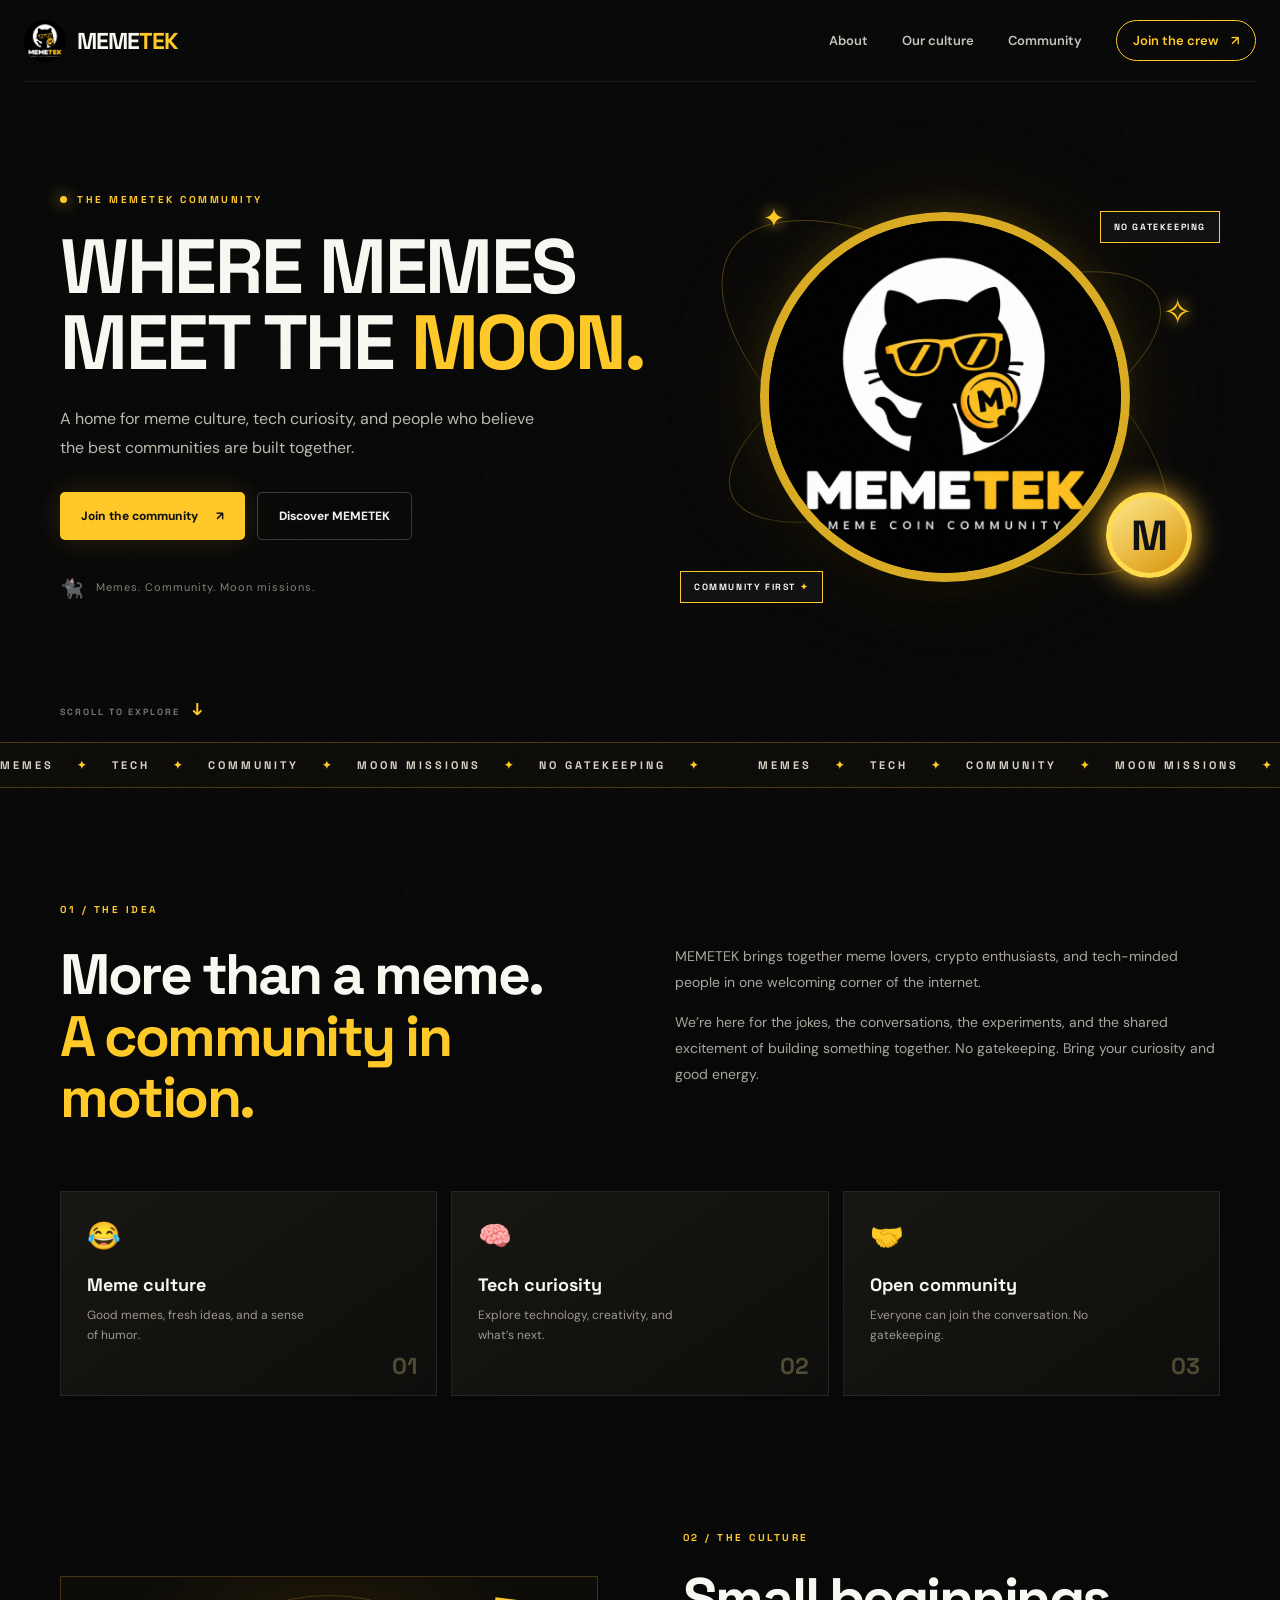
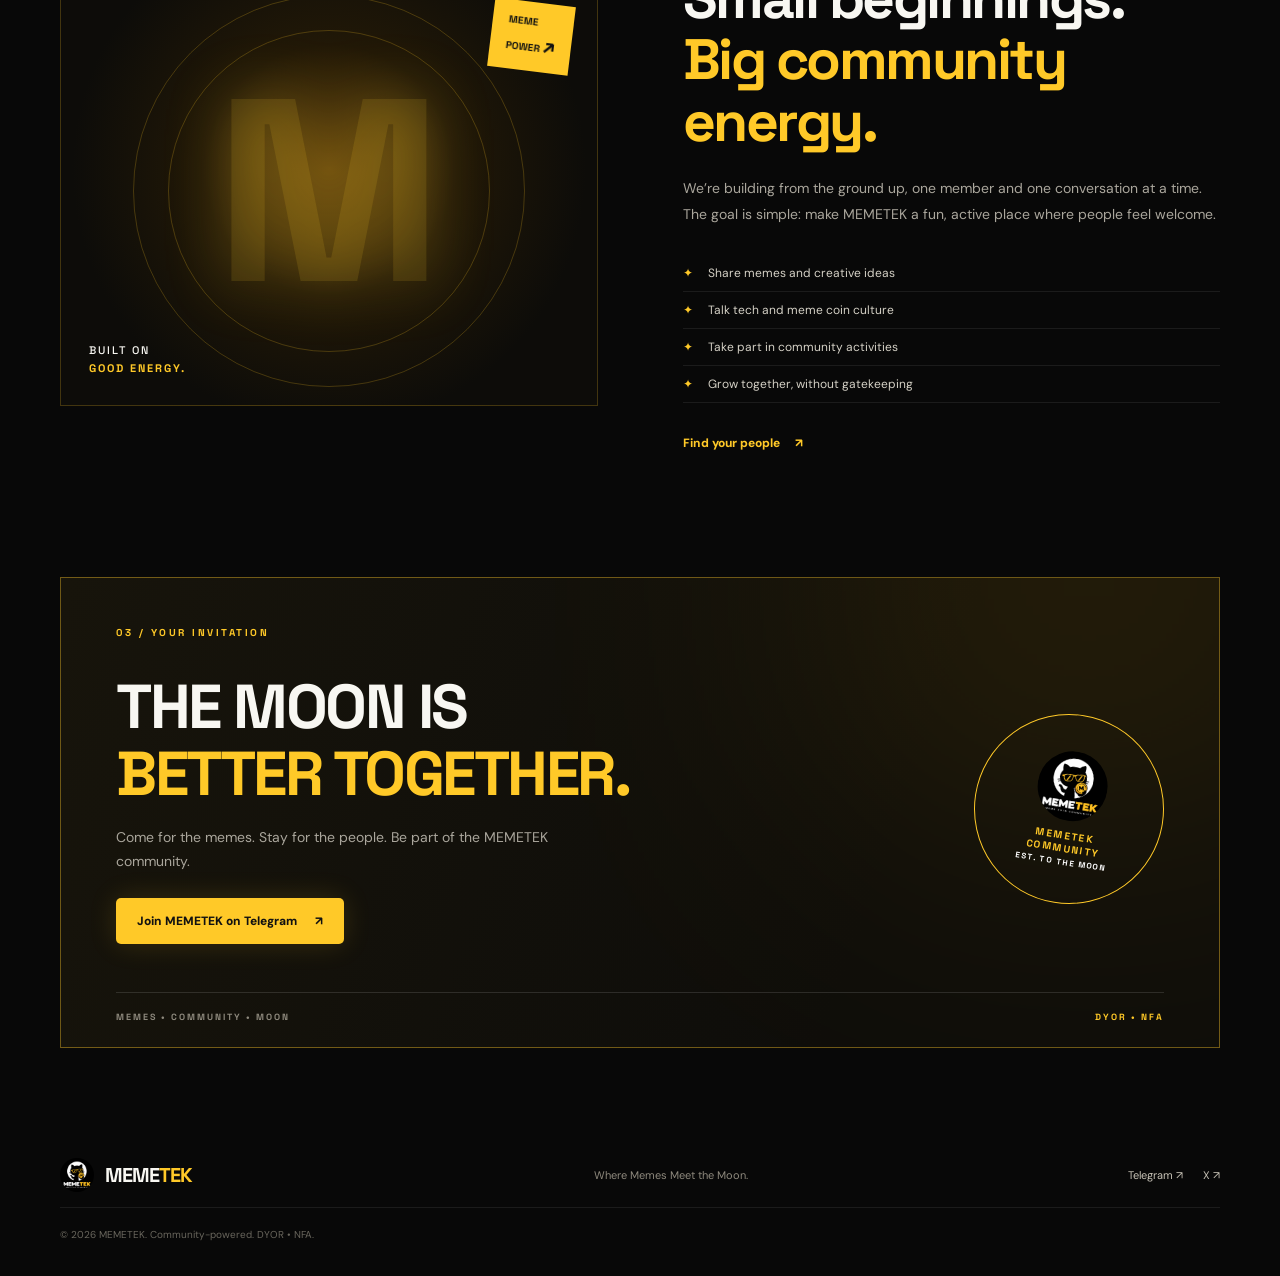
==== index.html @ 2d943773 "Initial commit: memetek website" ====
<!doctype html>
<html lang="en">
<head>
  <meta charset="utf-8">
  <meta name="viewport" content="width=device-width, initial-scale=1">
  <meta name="theme-color" content="#080808">
  <meta name="description" content="MEMETEK — Where Memes Meet the Moon. A meme coin and tech community built around memes, ideas, and community energy.">
  <title>MEMETEK — Where Memes Meet the Moon</title>
  <link rel="preconnect" href="https://fonts.googleapis.com">
  <link rel="preconnect" href="https://fonts.gstatic.com" crossorigin>
  <link href="https://fonts.googleapis.com/css2?family=DM+Sans:wght@400;500;600;700;800&family=Space+Grotesk:wght@400;500;600;700&display=swap" rel="stylesheet">
  <link rel="stylesheet" href="style.css">
</head>
<body>
  <div class="noise"></div>
  <header class="site-header">
    <a class="brand" href="#home" aria-label="MEMETEK home">
      <img src="assets/memetek-logo.png" alt="MEMETEK cat logo">
      <span>MEME<span>TEK</span></span>
    </a>
    <button class="menu-toggle" id="menuToggle" aria-label="Open navigation" aria-expanded="false">☰</button>
    <nav id="mainNav">
      <a href="#about">About</a>
      <a href="#culture">Our culture</a>
      <a href="#community">Community</a>
      <a class="nav-cta" href="#community">Join the crew <span>↗</span></a>
    </nav>
  </header>

  <main>
    <section class="hero section-wrap" id="home">
      <div class="hero-copy">
        <div class="eyebrow"><span class="pulse"></span> THE MEMETEK COMMUNITY</div>
        <h1>WHERE MEMES<br>MEET THE <em>MOON.</em></h1>
        <p class="hero-lead">A home for meme culture, tech curiosity, and people who believe the best communities are built together.</p>
        <div class="hero-actions">
          <a class="button button-primary" href="#community">Join the community <span>↗</span></a>
          <a class="button button-ghost" href="#about">Discover MEMETEK</a>
        </div>
        <div class="hero-note"><span>🐈‍⬛</span> Memes. Community. Moon missions.</div>
      </div>
      <div class="hero-art" aria-label="MEMETEK cat mascot artwork">
        <div class="orbit orbit-one"></div><div class="orbit orbit-two"></div>
        <div class="moon"></div>
        <div class="spark spark-a">✦</div><div class="spark spark-b">✧</div><div class="spark spark-c">✦</div>
        <div class="coin"><span>M</span></div>
        <img class="mascot" src="assets/memetek-logo.png" alt="MEMETEK mascot">
        <div class="art-label label-top">NO GATEKEEPING</div>
        <div class="art-label label-bottom">COMMUNITY FIRST <b>✦</b></div>
      </div>
      <div class="scroll-cue">SCROLL TO EXPLORE <span>↓</span></div>
    </section>

    <section class="ticker" aria-label="MEMETEK community values">
      <div class="ticker-track">
        <span>MEMES <b>✦</b> TECH <b>✦</b> COMMUNITY <b>✦</b> MOON MISSIONS <b>✦</b> NO GATEKEEPING <b>✦</b></span>
        <span aria-hidden="true">MEMES <b>✦</b> TECH <b>✦</b> COMMUNITY <b>✦</b> MOON MISSIONS <b>✦</b> NO GATEKEEPING <b>✦</b></span>
      </div>
    </section>

    <section class="about section-wrap" id="about">
      <div class="section-kicker">01 / THE IDEA</div>
      <div class="about-grid">
        <div>
          <h2>More than a meme.<br><em>A community in motion.</em></h2>
        </div>
        <div class="about-text">
          <p>MEMETEK brings together meme lovers, crypto enthusiasts, and tech-minded people in one welcoming corner of the internet.</p>
          <p>We’re here for the jokes, the conversations, the experiments, and the shared excitement of building something together. No gatekeeping. Bring your curiosity and good energy.</p>
        </div>
      </div>
      <div class="principles">
        <article class="principle-card"><div class="card-icon">😂</div><h3>Meme culture</h3><p>Good memes, fresh ideas, and a sense of humor.</p><span>01</span></article>
        <article class="principle-card"><div class="card-icon">🧠</div><h3>Tech curiosity</h3><p>Explore technology, creativity, and what’s next.</p><span>02</span></article>
        <article class="principle-card"><div class="card-icon">🤝</div><h3>Open community</h3><p>Everyone can join the conversation. No gatekeeping.</p><span>03</span></article>
      </div>
    </section>

    <section class="culture section-wrap" id="culture">
      <div class="culture-visual">
        <div class="big-m">M</div><div class="visual-caption">BUILT ON<br><strong>GOOD ENERGY.</strong></div>
        <div class="floating-tag">MEME<br>POWER <span>↗</span></div>
      </div>
      <div class="culture-copy">
        <div class="section-kicker">02 / THE CULTURE</div>
        <h2>Small beginnings.<br><em>Big community energy.</em></h2>
        <p>We’re building from the ground up, one member and one conversation at a time. The goal is simple: make MEMETEK a fun, active place where people feel welcome.</p>
        <ul class="check-list">
          <li><span>✦</span> Share memes and creative ideas</li>
          <li><span>✦</span> Talk tech and meme coin culture</li>
          <li><span>✦</span> Take part in community activities</li>
          <li><span>✦</span> Grow together, without gatekeeping</li>
        </ul>
        <a class="text-link" href="#community">Find your people <span>↗</span></a>
      </div>
    </section>

    <section class="community section-wrap" id="community">
      <div class="community-panel">
        <div class="community-glow"></div>
        <div class="section-kicker">03 / YOUR INVITATION</div>
        <div class="community-content">
          <div>
            <h2>THE MOON IS<br><em>BETTER TOGETHER.</em></h2>
            <p>Come for the memes. Stay for the people. Be part of the MEMETEK community.</p>
            <a class="button button-primary" id="joinButton" href="https://t.me/+xaxYFid1vyxkZDk9" target="_blank" rel="noopener noreferrer">Join MEMETEK on Telegram <span>↗</span></a>
          </div>
          <div class="community-stamp"><img src="assets/memetek-logo.png" alt=""><span>MEMETEK<br>COMMUNITY<br><b>EST. TO THE MOON</b></span></div>
        </div>
        <div class="community-bottom"><span>MEMES • COMMUNITY • MOON</span><span>DYOR • NFA</span></div>
      </div>
    </section>
  </main>

  <footer class="footer section-wrap">
    <a class="brand footer-brand" href="#home"><img src="assets/memetek-logo.png" alt=""><span>MEME<span>TEK</span></span></a>
    <p>Where Memes Meet the Moon.</p>
    <div class="footer-links">
      <a href="https://t.me/+xaxYFid1vyxkZDk9" target="_blank" rel="noopener noreferrer">Telegram ↗</a>
      <a href="https://x.com/" target="_blank" rel="noopener noreferrer">X ↗</a>
    </div>
    <small>© <span id="year"></span> MEMETEK. Community-powered. DYOR • NFA.</small>
  </footer>
  <script src="script.js"></script>
</body>
</html>
---- style.css ----
:root{
  --bg:#080808;--panel:#11110f;--panel2:#171611;--yellow:#ffc928;--yellow2:#ffe17a;
  --white:#f8f7f2;--muted:#aaa79d;--line:rgba(255,201,40,.25);--font:'DM Sans',sans-serif;--display:'Space Grotesk',sans-serif
}
*{box-sizing:border-box}html{scroll-behavior:smooth;scroll-padding-top:90px}body{margin:0;background:var(--bg);color:var(--white);font-family:var(--font);overflow-x:hidden}
body:before{content:"";position:fixed;inset:0;pointer-events:none;opacity:.22;background-image:radial-gradient(#fff 0.55px,transparent .55px);background-size:34px 34px;z-index:-1}
.noise{position:fixed;inset:0;pointer-events:none;opacity:.035;z-index:5;background-image:url("data:image/svg+xml,%3Csvg viewBox='0 0 180 180' xmlns='http://www.w3.org/2000/svg'%3E%3Cfilter id='n'%3E%3CfeTurbulence type='fractalNoise' baseFrequency='.8' numOctaves='3' stitchTiles='stitch'/%3E%3C/filter%3E%3Crect width='100%25' height='100%25' filter='url(%23n)' opacity='.5'/%3E%3C/svg%3E")}
a{color:inherit;text-decoration:none}.section-wrap{width:min(1160px,calc(100% - 48px));margin-inline:auto}
.site-header{height:82px;display:flex;align-items:center;justify-content:space-between;width:min(1280px,calc(100% - 48px));margin:auto;border-bottom:1px solid rgba(255,255,255,.08);position:relative;z-index:10}
.brand{display:flex;align-items:center;gap:11px;font:700 23px var(--display);letter-spacing:-1px}.brand img{width:42px;height:42px;object-fit:contain;border-radius:50%}.brand>span>span{color:var(--yellow)}
nav{display:flex;align-items:center;gap:34px;color:#c6c3b9;font-size:13px;font-weight:600}nav a{transition:color .2s}nav a:hover,.footer-links a:hover{color:var(--yellow)}.nav-cta{border:1px solid var(--yellow);padding:11px 16px;border-radius:99px;color:var(--yellow)}.nav-cta span{margin-left:9px}.menu-toggle{display:none;background:none;color:var(--yellow);border:0;font-size:26px}
.hero{min-height:660px;display:grid;grid-template-columns:1.05fr .95fr;align-items:center;position:relative;padding-top:45px;padding-bottom:75px}
.eyebrow,.section-kicker{font:700 10px var(--display);letter-spacing:2.5px;color:var(--yellow)}.eyebrow{display:flex;align-items:center;gap:10px;margin-bottom:23px}.pulse{width:7px;height:7px;border-radius:50%;background:var(--yellow);box-shadow:0 0 15px var(--yellow)}
h1,h2,h3,p{margin-top:0}h1,h2{font-family:var(--display);letter-spacing:-2.5px}h1{font-size:clamp(48px,6vw,79px);line-height:.98;margin-bottom:25px}h1 em,h2 em{font-style:normal;color:var(--yellow)}.hero-lead{max-width:490px;color:#bcb9af;font-size:16px;line-height:1.8;margin-bottom:29px}
.hero-actions{display:flex;gap:12px;flex-wrap:wrap}.button{display:inline-flex;align-items:center;justify-content:center;gap:18px;padding:15px 21px;border-radius:5px;font-size:12px;font-weight:800;transition:transform .2s,box-shadow .2s}.button:hover{transform:translateY(-3px)}.button-primary{background:var(--yellow);color:#111;box-shadow:0 0 28px rgba(255,201,40,.15)}.button-primary:hover{box-shadow:0 0 34px rgba(255,201,40,.35)}.button-ghost{border:1px solid rgba(255,255,255,.2);color:#eee}.hero-note{margin-top:36px;color:#858177;font-size:11px;letter-spacing:1px}.hero-note span{font-size:19px;vertical-align:middle;margin-right:7px}
.hero-art{height:490px;position:relative;display:grid;place-items:center}.moon{width:340px;height:340px;border-radius:50%;background:radial-gradient(circle at 35% 30%,#fff0b0 0,#ffd75b 22%,#c88912 56%,#4e3107 78%,#0b0905 100%);box-shadow:0 0 45px rgba(255,201,40,.35),0 0 130px rgba(255,201,40,.13);position:absolute}.moon:after{content:"";position:absolute;inset:0;border-radius:50%;background:radial-gradient(circle at 25% 55%,rgba(111,68,0,.25) 0 4%,transparent 4.5%),radial-gradient(circle at 66% 28%,rgba(111,68,0,.2) 0 7%,transparent 7.5%),radial-gradient(circle at 70% 70%,rgba(111,68,0,.22) 0 5%,transparent 5.5%)}
.mascot{position:relative;z-index:2;width:min(370px,82%);height:370px;object-fit:contain;filter:drop-shadow(0 18px 24px rgba(0,0,0,.75));mix-blend-mode:normal;border-radius:50%;border:9px solid rgba(255,201,40,.85);background:#050505}
.orbit{position:absolute;border:1px solid rgba(255,201,40,.28);border-radius:50%;transform:rotate(-25deg)}.orbit-one{width:470px;height:170px}.orbit-two{width:520px;height:235px;transform:rotate(35deg)}.coin{position:absolute;z-index:3;right:5%;bottom:13%;width:86px;height:86px;border-radius:50%;background:linear-gradient(145deg,#ffe98a,#d89408);border:5px solid #ffdb4d;box-shadow:0 0 30px #ffbd2e;display:grid;place-items:center;color:#111;font:700 42px var(--display)}.art-label{position:absolute;z-index:4;border:1px solid var(--yellow);background:#111;padding:9px 13px;font:700 9px var(--display);letter-spacing:1.6px}.label-top{top:12%;right:0}.label-bottom{bottom:8%;left:2%}.label-bottom b{color:var(--yellow)}.spark{position:absolute;color:var(--yellow);text-shadow:0 0 15px var(--yellow)}.spark-a{top:10%;left:17%;font-size:26px}.spark-b{top:28%;right:5%;font-size:35px}.spark-c{bottom:17%;right:13%;font-size:22px}.scroll-cue{position:absolute;bottom:22px;left:0;font:700 9px var(--display);letter-spacing:2px;color:#79756b}.scroll-cue span{color:var(--yellow);font-size:17px;margin-left:8px}
.ticker{overflow:hidden;border-block:1px solid var(--line);background:#0d0c09;padding:15px 0;white-space:nowrap}.ticker-track{display:flex;width:max-content;animation:marquee 27s linear infinite}.ticker-track span{font:700 11px var(--display);letter-spacing:3px;color:#d6d2c6;padding-right:40px}.ticker-track b{color:var(--yellow);padding:0 17px}@keyframes marquee{to{transform:translateX(-50%)}}
.about{padding-top:115px;padding-bottom:120px}.about-grid{display:grid;grid-template-columns:1fr 1fr;gap:70px;margin-top:28px;align-items:start}h2{font-size:clamp(36px,4.5vw,57px);line-height:1.08;margin-bottom:0}.about-text{color:#aaa69c;line-height:1.85;font-size:14px}.about-text p:last-child{margin-bottom:0}
.principles{display:grid;grid-template-columns:repeat(3,1fr);gap:14px;margin-top:62px}.principle-card{min-height:205px;background:linear-gradient(145deg,#171612,#0e0e0c);border:1px solid rgba(255,255,255,.08);padding:26px;position:relative;overflow:hidden;transition:border-color .2s,transform .2s}.principle-card:hover{border-color:var(--yellow);transform:translateY(-5px)}.card-icon{font-size:27px;margin-bottom:20px}.principle-card h3{font:700 18px var(--display);margin-bottom:9px}.principle-card p{font-size:12px;line-height:1.7;color:#9d998e;max-width:230px}.principle-card>span{position:absolute;right:19px;bottom:14px;color:#514a35;font:700 23px var(--display)}
.culture{display:grid;grid-template-columns:1fr 1fr;gap:85px;align-items:center;padding:15px 0 125px}.culture-visual{height:430px;background:radial-gradient(circle at 50% 45%,#5e410c 0,#211807 35%,#0d0c09 72%);border:1px solid rgba(255,201,40,.22);position:relative;overflow:hidden;display:grid;place-items:center}.culture-visual:before,.culture-visual:after{content:"";position:absolute;width:320px;height:320px;border:1px solid rgba(255,201,40,.22);border-radius:50%}.culture-visual:after{width:390px;height:390px}.big-m{font:700 260px var(--display);color:rgba(255,201,40,.12);text-shadow:0 0 65px rgba(255,201,40,.3);z-index:1}.visual-caption{position:absolute;left:28px;bottom:28px;font:500 11px var(--display);letter-spacing:2px;line-height:1.6}.visual-caption strong{color:var(--yellow)}.floating-tag{position:absolute;right:25px;top:25px;padding:12px 16px;background:var(--yellow);color:#111;font:700 10px var(--display);line-height:1.5;transform:rotate(7deg)}.floating-tag span{font-size:20px}
.culture-copy h2{margin:24px 0}.culture-copy>p{color:#aaa69c;font-size:14px;line-height:1.85}.check-list{list-style:none;padding:0;margin:27px 0 28px}.check-list li{padding:10px 0;border-bottom:1px solid rgba(255,255,255,.08);font-size:12px;color:#d4d0c5}.check-list span{color:var(--yellow);margin-right:12px}.text-link{font-size:12px;font-weight:800;color:var(--yellow)}.text-link span{margin-left:12px}
.community{padding-bottom:110px}.community-panel{position:relative;overflow:hidden;background:linear-gradient(110deg,#17140b,#0e0d0a 70%);border:1px solid rgba(255,201,40,.4);padding:48px 55px 24px}.community-glow{position:absolute;width:440px;height:440px;right:-90px;top:-230px;background:#e8a900;filter:blur(150px);opacity:.15}.community-content{display:grid;grid-template-columns:1fr auto;align-items:center;gap:30px;padding:35px 0 48px;position:relative}.community-content h2{font-size:clamp(39px,5vw,62px);margin-bottom:18px}.community-content p{color:#aaa69c;font-size:14px;line-height:1.7;max-width:440px;margin-bottom:24px}.community-stamp{width:190px;height:190px;border:1px solid var(--yellow);border-radius:50%;display:flex;flex-direction:column;align-items:center;justify-content:center;gap:8px;text-align:center;transform:rotate(9deg);color:var(--yellow);font:700 10px var(--display);letter-spacing:1.5px}.community-stamp img{width:70px;height:70px;object-fit:contain;border-radius:50%}.community-stamp b{font-size:8px;color:#fff}.community-bottom{border-top:1px solid rgba(255,255,255,.12);padding-top:18px;display:flex;justify-content:space-between;font:700 9px var(--display);letter-spacing:2px;color:#8e897d}.community-bottom span:last-child{color:var(--yellow)}
.footer{padding:0 0 35px;display:grid;grid-template-columns:1fr 1fr auto;gap:15px;align-items:center}.footer-brand{font-size:20px}.footer-brand img{width:34px;height:34px}.footer>p{margin:0;color:#8e897d;font-size:11px}.footer-links{display:flex;gap:20px;font-size:11px;color:#c7c2b6}.footer small{grid-column:1/-1;border-top:1px solid rgba(255,255,255,.08);padding-top:20px;color:#69665d;font-size:10px}
@media(max-width:850px){.hero{grid-template-columns:1fr;padding-top:75px;gap:10px}.hero-art{height:430px}.hero-copy{z-index:2}.about-grid,.culture{grid-template-columns:1fr;gap:35px}.culture{padding-bottom:90px}.culture-visual{order:2}.community-panel{padding:35px 28px 22px}.principles{gap:10px}.principle-card{padding:19px}}
@media(max-width:600px){.section-wrap{width:calc(100% - 34px)}.site-header{width:calc(100% - 34px);height:70px}.brand{font-size:20px}.brand img{width:36px;height:36px}.menu-toggle{display:block}nav{display:none;position:absolute;top:69px;left:-17px;right:-17px;background:#111;padding:22px 25px 25px;flex-direction:column;align-items:stretch;gap:20px;border-bottom:1px solid var(--line)}nav.open{display:flex}.nav-cta{text-align:center}.hero{padding-top:62px;min-height:0;padding-bottom:75px}h1{font-size:clamp(45px,13vw,66px)}.hero-lead{font-size:14px}.hero-actions{align-items:stretch;flex-direction:column;max-width:300px}.button{width:100%}.hero-art{height:350px;margin-top:5px}.moon{width:245px;height:245px}.mascot{width:275px;height:275px}.orbit-one{width:330px;height:120px}.orbit-two{width:350px;height:160px}.coin{width:66px;height:66px;font-size:32px;right:3%;bottom:10%}.art-label{font-size:7px;padding:7px 9px}.label-top{top:4%}.label-bottom{bottom:2%}.scroll-cue{bottom:15px}.about{padding-top:80px;padding-bottom:80px}.about-grid{gap:22px}.about-text{font-size:13px}.principles{grid-template-columns:1fr;margin-top:35px}.principle-card{min-height:155px}.card-icon{margin-bottom:12px}.culture{gap:30px;padding-bottom:80px}.culture-visual{height:320px}.big-m{font-size:210px}.community{padding-bottom:75px}.community-panel{padding:28px 20px 20px}.community-content{grid-template-columns:1fr;padding:28px 0 35px}.community-content h2{font-size:43px}.community-stamp{width:125px;height:125px;position:absolute;right:0;bottom:18px;opacity:.75}.community-stamp img{width:44px;height:44px}.community-stamp span{font-size:7px}.community-content>div:first-child{position:relative;z-index:1}.community-content p{max-width:270px}.community-content .button{width:auto;font-size:10px;padding:14px}.community-bottom{font-size:7px;letter-spacing:1px}.footer{grid-template-columns:1fr auto}.footer>p{grid-column:1/-1;grid-row:2}.footer-links{grid-column:2;grid-row:1}.footer small{grid-row:3}}

.reveal{opacity:0;transform:translateY(18px);transition:opacity .65s ease,transform .65s ease}
.reveal.visible{opacity:1;transform:translateY(0)}
@media(prefers-reduced-motion:reduce){html{scroll-behavior:auto}.ticker-track{animation:none}.reveal{opacity:1;transform:none;transition:none}*{transition-duration:.01ms!important}}
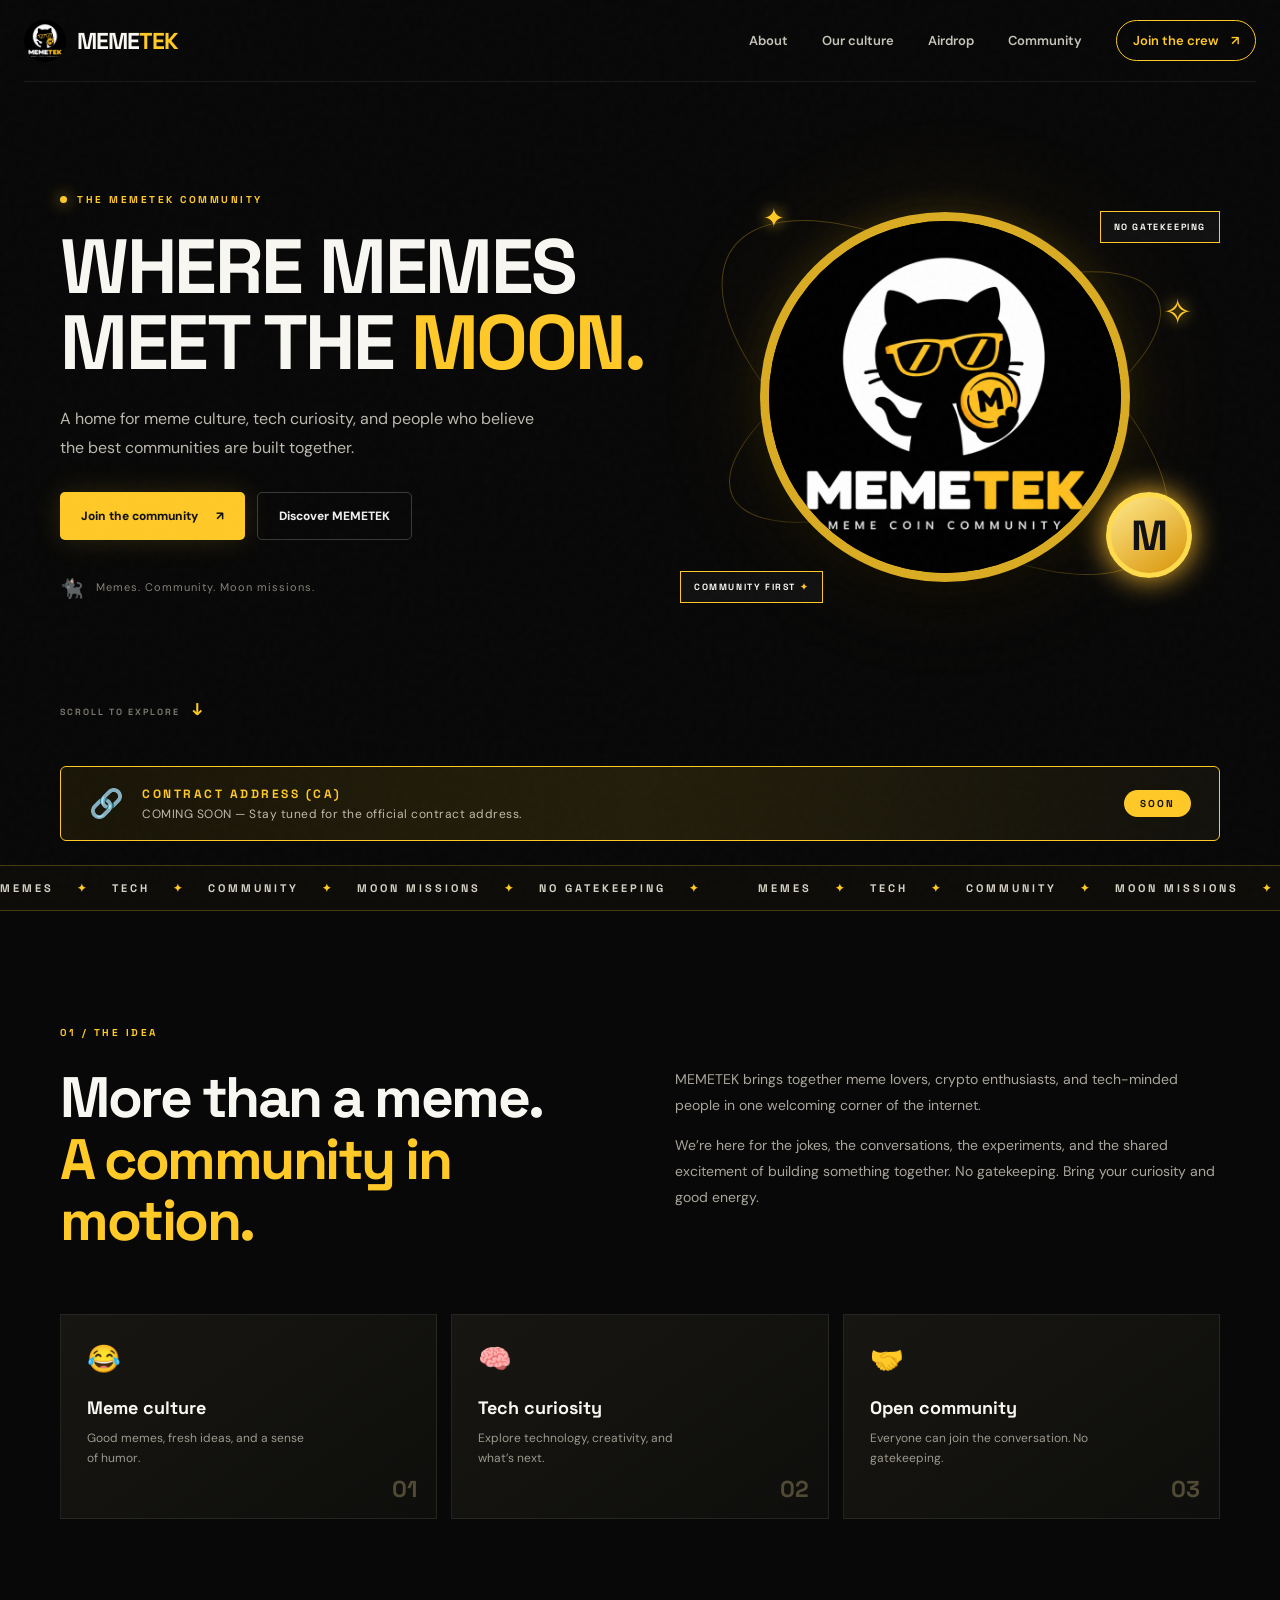
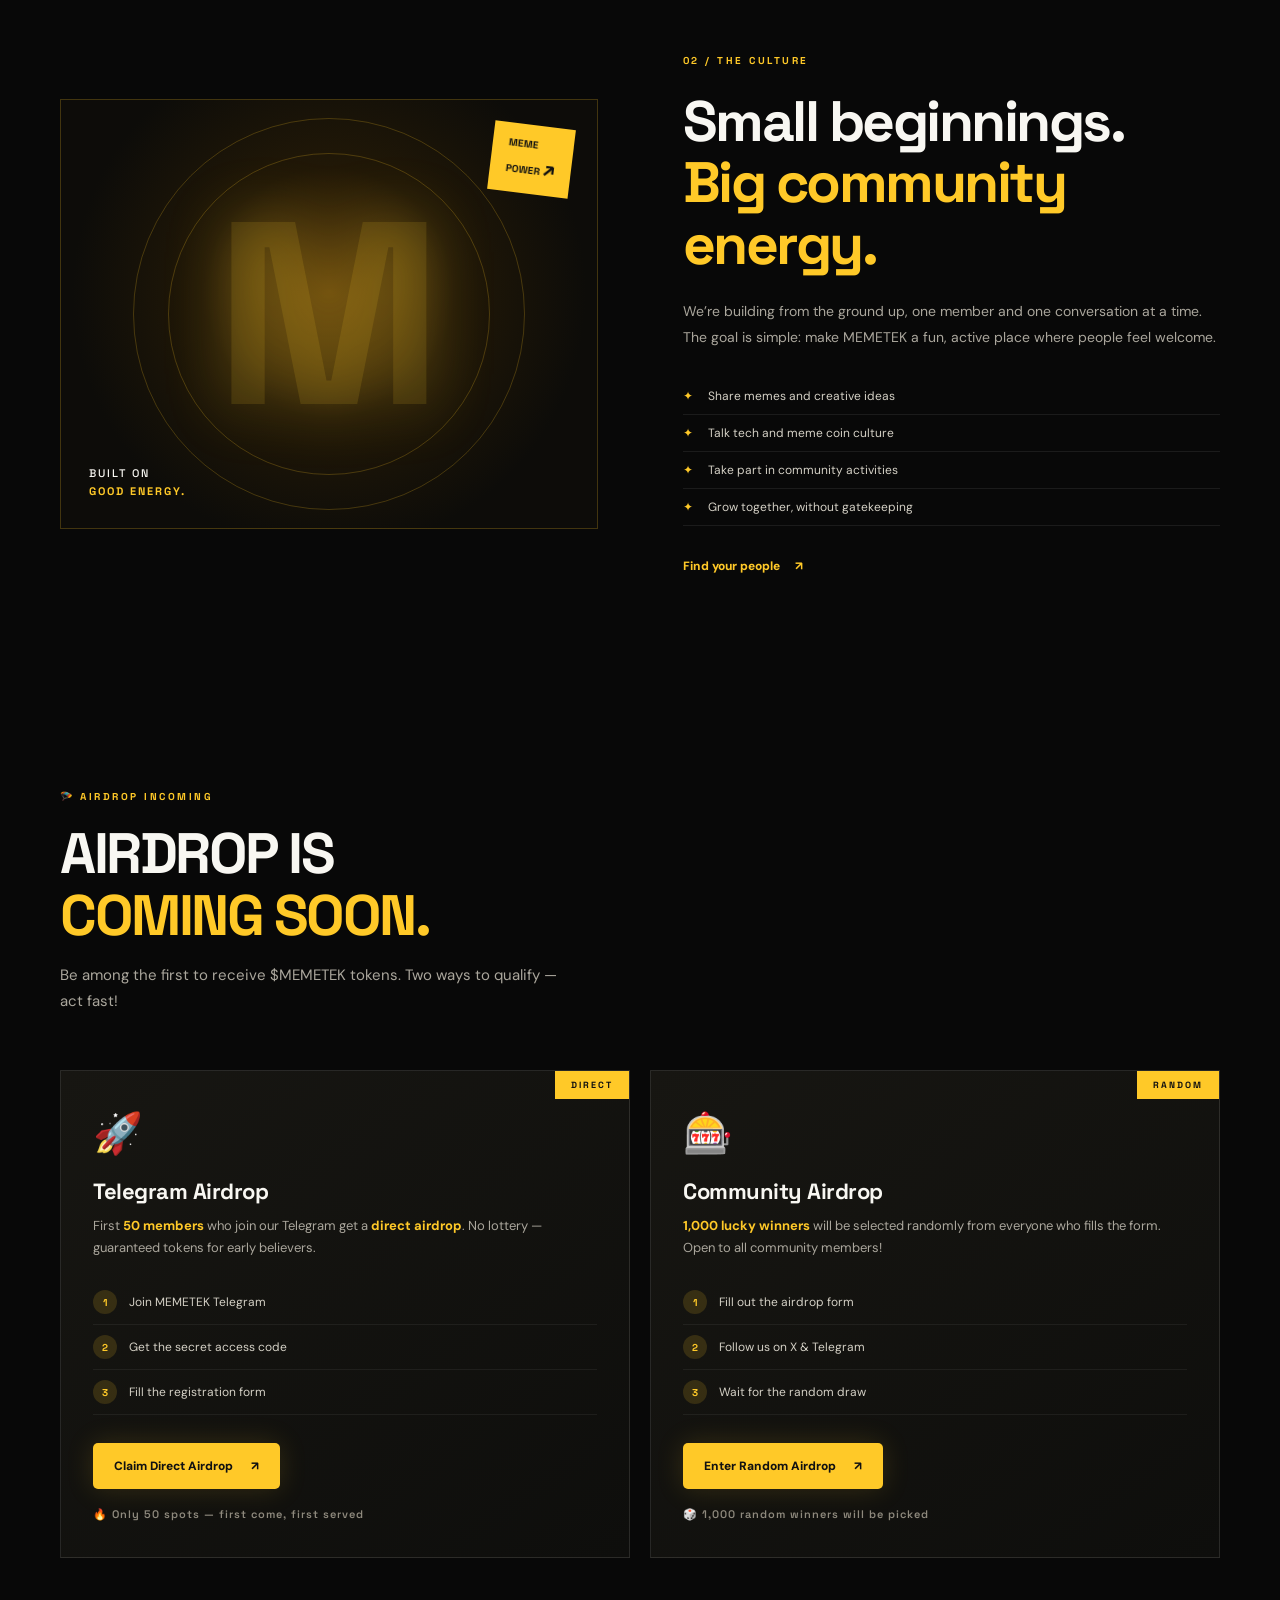
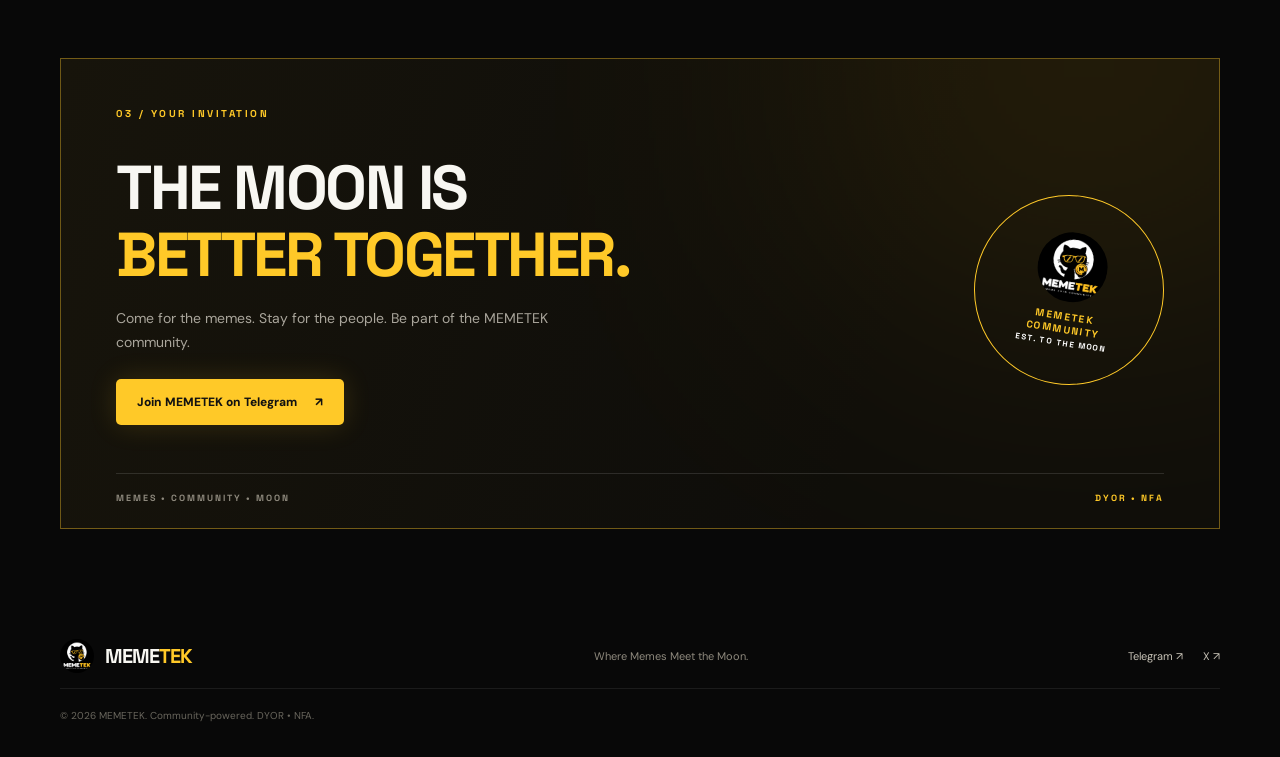
==== commit 67157037: "feat: add airdrop pages, CA banner, and Supabase integration" ====
--- a/index.html
+++ b/index.html
@@ -22,6 +22,7 @@
     <nav id="mainNav">
       <a href="#about">About</a>
       <a href="#culture">Our culture</a>
+      <a href="#airdrop">Airdrop</a>
       <a href="#community">Community</a>
       <a class="nav-cta" href="#community">Join the crew <span>↗</span></a>
     </nav>
@@ -49,6 +50,18 @@
         <div class="art-label label-bottom">COMMUNITY FIRST <b>✦</b></div>
       </div>
       <div class="scroll-cue">SCROLL TO EXPLORE <span>↓</span></div>
+    </section>
+
+    <!-- CA Coming Soon Banner -->
+    <section class="ca-banner" id="ca">
+      <div class="ca-banner-inner">
+        <div class="ca-icon">🔗</div>
+        <div class="ca-text">
+          <h3>CONTRACT ADDRESS (CA)</h3>
+          <p>COMING SOON — Stay tuned for the official contract address.</p>
+        </div>
+        <div class="ca-badge">SOON</div>
+      </div>
     </section>
 
     <section class="ticker" aria-label="MEMETEK community values">
@@ -95,6 +108,43 @@
       </div>
     </section>
 
+    <!-- Airdrop Section -->
+    <section class="airdrop section-wrap" id="airdrop">
+      <div class="section-kicker">🪂 AIRDROP INCOMING</div>
+      <div class="airdrop-header">
+        <h2>AIRDROP IS<br><em>COMING SOON.</em></h2>
+        <p class="airdrop-sub">Be among the first to receive $MEMETEK tokens. Two ways to qualify — act fast!</p>
+      </div>
+      <div class="airdrop-grid">
+        <article class="airdrop-card airdrop-telegram">
+          <div class="airdrop-card-badge">DIRECT</div>
+          <div class="airdrop-card-icon">🚀</div>
+          <h3>Telegram Airdrop</h3>
+          <p>First <strong>50 members</strong> who join our Telegram get a <strong>direct airdrop</strong>. No lottery — guaranteed tokens for early believers.</p>
+          <ul class="airdrop-steps">
+            <li><span>1</span> Join MEMETEK Telegram</li>
+            <li><span>2</span> Get the secret access code</li>
+            <li><span>3</span> Fill the registration form</li>
+          </ul>
+          <a class="button button-primary" href="airdrop-telegram.html">Claim Direct Airdrop <span>↗</span></a>
+          <div class="airdrop-spots">🔥 Only 50 spots — first come, first served</div>
+        </article>
+        <article class="airdrop-card airdrop-random">
+          <div class="airdrop-card-badge">RANDOM</div>
+          <div class="airdrop-card-icon">🎰</div>
+          <h3>Community Airdrop</h3>
+          <p><strong>1,000 lucky winners</strong> will be selected randomly from everyone who fills the form. Open to all community members!</p>
+          <ul class="airdrop-steps">
+            <li><span>1</span> Fill out the airdrop form</li>
+            <li><span>2</span> Follow us on X & Telegram</li>
+            <li><span>3</span> Wait for the random draw</li>
+          </ul>
+          <a class="button button-primary" href="airdrop-random.html">Enter Random Airdrop <span>↗</span></a>
+          <div class="airdrop-spots">🎲 1,000 random winners will be picked</div>
+        </article>
+      </div>
+    </section>
+
     <section class="community section-wrap" id="community">
       <div class="community-panel">
         <div class="community-glow"></div>
--- a/style.css
+++ b/style.css
@@ -28,4 +28,77 @@
 
 .reveal{opacity:0;transform:translateY(18px);transition:opacity .65s ease,transform .65s ease}
 .reveal.visible{opacity:1;transform:translateY(0)}
+
+/* ── CA COMING SOON BANNER ── */
+.ca-banner{padding:0 24px;margin-bottom:0}
+.ca-banner-inner{max-width:1160px;margin:24px auto;display:flex;align-items:center;gap:18px;padding:18px 28px;background:linear-gradient(110deg,#1a1608,#13120c);border:1px solid var(--yellow);border-radius:6px;position:relative;overflow:hidden;animation:ca-pulse 3s ease-in-out infinite}
+.ca-banner-inner::before{content:"";position:absolute;inset:0;background:linear-gradient(90deg,transparent,rgba(255,201,40,.06),transparent);animation:ca-shine 4s ease-in-out infinite}
+@keyframes ca-pulse{0%,100%{box-shadow:0 0 15px rgba(255,201,40,.15)}50%{box-shadow:0 0 35px rgba(255,201,40,.3)}}
+@keyframes ca-shine{0%{transform:translateX(-100%)}100%{transform:translateX(100%)}}
+.ca-icon{font-size:28px;flex-shrink:0}
+.ca-text h3{font:700 12px var(--display);letter-spacing:2.5px;color:var(--yellow);margin:0 0 4px}
+.ca-text p{font-size:12px;color:#bcb9af;margin:0;letter-spacing:.5px}
+.ca-badge{flex-shrink:0;margin-left:auto;background:var(--yellow);color:#111;font:800 10px var(--display);letter-spacing:2px;padding:7px 16px;border-radius:99px;animation:badge-blink 2s ease-in-out infinite}
+@keyframes badge-blink{0%,100%{opacity:1}50%{opacity:.6}}
+
+/* ── AIRDROP SECTION ── */
+.airdrop{padding:90px 0 100px}
+.airdrop-header{margin-top:20px;margin-bottom:55px}
+.airdrop-header h2{margin-bottom:16px}
+.airdrop-sub{color:#aaa69c;font-size:15px;line-height:1.75;max-width:520px}
+.airdrop-grid{display:grid;grid-template-columns:1fr 1fr;gap:20px}
+.airdrop-card{background:linear-gradient(145deg,#171612,#0e0e0c);border:1px solid rgba(255,255,255,.1);padding:36px 32px;position:relative;overflow:hidden;transition:border-color .3s,transform .3s}
+.airdrop-card:hover{border-color:var(--yellow);transform:translateY(-5px)}
+.airdrop-card-badge{position:absolute;top:0;right:0;background:var(--yellow);color:#111;font:800 9px var(--display);letter-spacing:2px;padding:8px 16px}
+.airdrop-card-icon{font-size:40px;margin-bottom:18px}
+.airdrop-card h3{font:700 22px var(--display);margin-bottom:10px;letter-spacing:-.5px}
+.airdrop-card>p{color:#aaa69c;font-size:13px;line-height:1.75;margin-bottom:20px}
+.airdrop-card strong{color:var(--yellow)}
+.airdrop-steps{list-style:none;padding:0;margin:0 0 28px}
+.airdrop-steps li{display:flex;align-items:center;gap:12px;padding:10px 0;border-bottom:1px solid rgba(255,255,255,.06);font-size:12px;color:#d4d0c5}
+.airdrop-steps span{width:24px;height:24px;border-radius:50%;background:rgba(255,201,40,.15);color:var(--yellow);display:grid;place-items:center;font:700 10px var(--display);flex-shrink:0}
+.airdrop-spots{margin-top:18px;font:600 11px var(--display);letter-spacing:1px;color:#8e897d}
+
+/* ── FORM PAGES ── */
+.form-page{padding:50px 0 100px}
+.form-page-header{margin-bottom:50px}
+.form-page-header h1{margin-bottom:18px}
+.form-page-lead{color:#aaa69c;font-size:15px;line-height:1.75;max-width:560px}
+.form-container{max-width:560px;background:linear-gradient(145deg,#171612,#0e0e0c);border:1px solid rgba(255,255,255,.1);padding:40px 36px;margin-bottom:24px;position:relative}
+.form-container h2{font-size:clamp(28px,4vw,38px);margin-bottom:10px}
+.form-desc{color:#aaa69c;font-size:13px;line-height:1.75;margin-bottom:28px}
+.form-step-badge{display:inline-block;background:rgba(255,201,40,.12);color:var(--yellow);font:700 9px var(--display);letter-spacing:2px;padding:6px 14px;margin-bottom:20px;border-radius:99px}
+.form-verified-badge{background:rgba(50,200,100,.12);color:#32c864;font:700 11px var(--display);letter-spacing:1px;padding:10px 18px;margin-bottom:22px;border-radius:4px}
+.airdrop-form{display:flex;flex-direction:column;gap:20px}
+.form-group{display:flex;flex-direction:column;gap:7px}
+.form-group label{font:700 10px var(--display);letter-spacing:2px;color:var(--yellow);text-transform:uppercase}
+.form-group input{background:#0d0c09;border:1px solid rgba(255,255,255,.12);color:var(--white);font-family:var(--font);font-size:14px;padding:14px 18px;outline:none;transition:border-color .2s}
+.form-group input:focus{border-color:var(--yellow)}
+.form-group input::placeholder{color:#5a574e}
+.form-submit{margin-top:8px;cursor:pointer;border:none;width:100%}
+.form-error{background:rgba(255,60,60,.1);border:1px solid rgba(255,60,60,.3);color:#ff6b6b;font-size:12px;padding:12px 16px;border-radius:4px}
+.form-hint{margin-top:22px;font-size:12px;color:#8e897d;display:flex;align-items:center;gap:8px}
+.form-link{color:var(--yellow);text-decoration:underline;text-underline-offset:3px}
+.form-success{text-align:center;padding:55px 36px}
+.success-icon{font-size:52px;margin-bottom:18px}
+
+/* ── RESPONSIVE: AIRDROP + FORMS ── */
+@media(max-width:850px){
+  .airdrop-grid{grid-template-columns:1fr;gap:16px}
+  .ca-banner-inner{flex-wrap:wrap;gap:12px}
+  .ca-badge{margin-left:0}
+}
+@media(max-width:600px){
+  .airdrop{padding:60px 0 70px}
+  .airdrop-header{margin-bottom:35px}
+  .airdrop-card{padding:28px 22px}
+  .airdrop-card h3{font-size:19px}
+  .ca-banner-inner{padding:14px 18px}
+  .ca-text h3{font-size:10px}
+  .ca-text p{font-size:11px}
+  .form-page{padding:35px 0 70px}
+  .form-container{padding:28px 22px}
+  .form-page-header h1{font-size:clamp(36px,10vw,50px)}
+}
+
 @media(prefers-reduced-motion:reduce){html{scroll-behavior:auto}.ticker-track{animation:none}.reveal{opacity:1;transform:none;transition:none}*{transition-duration:.01ms!important}}
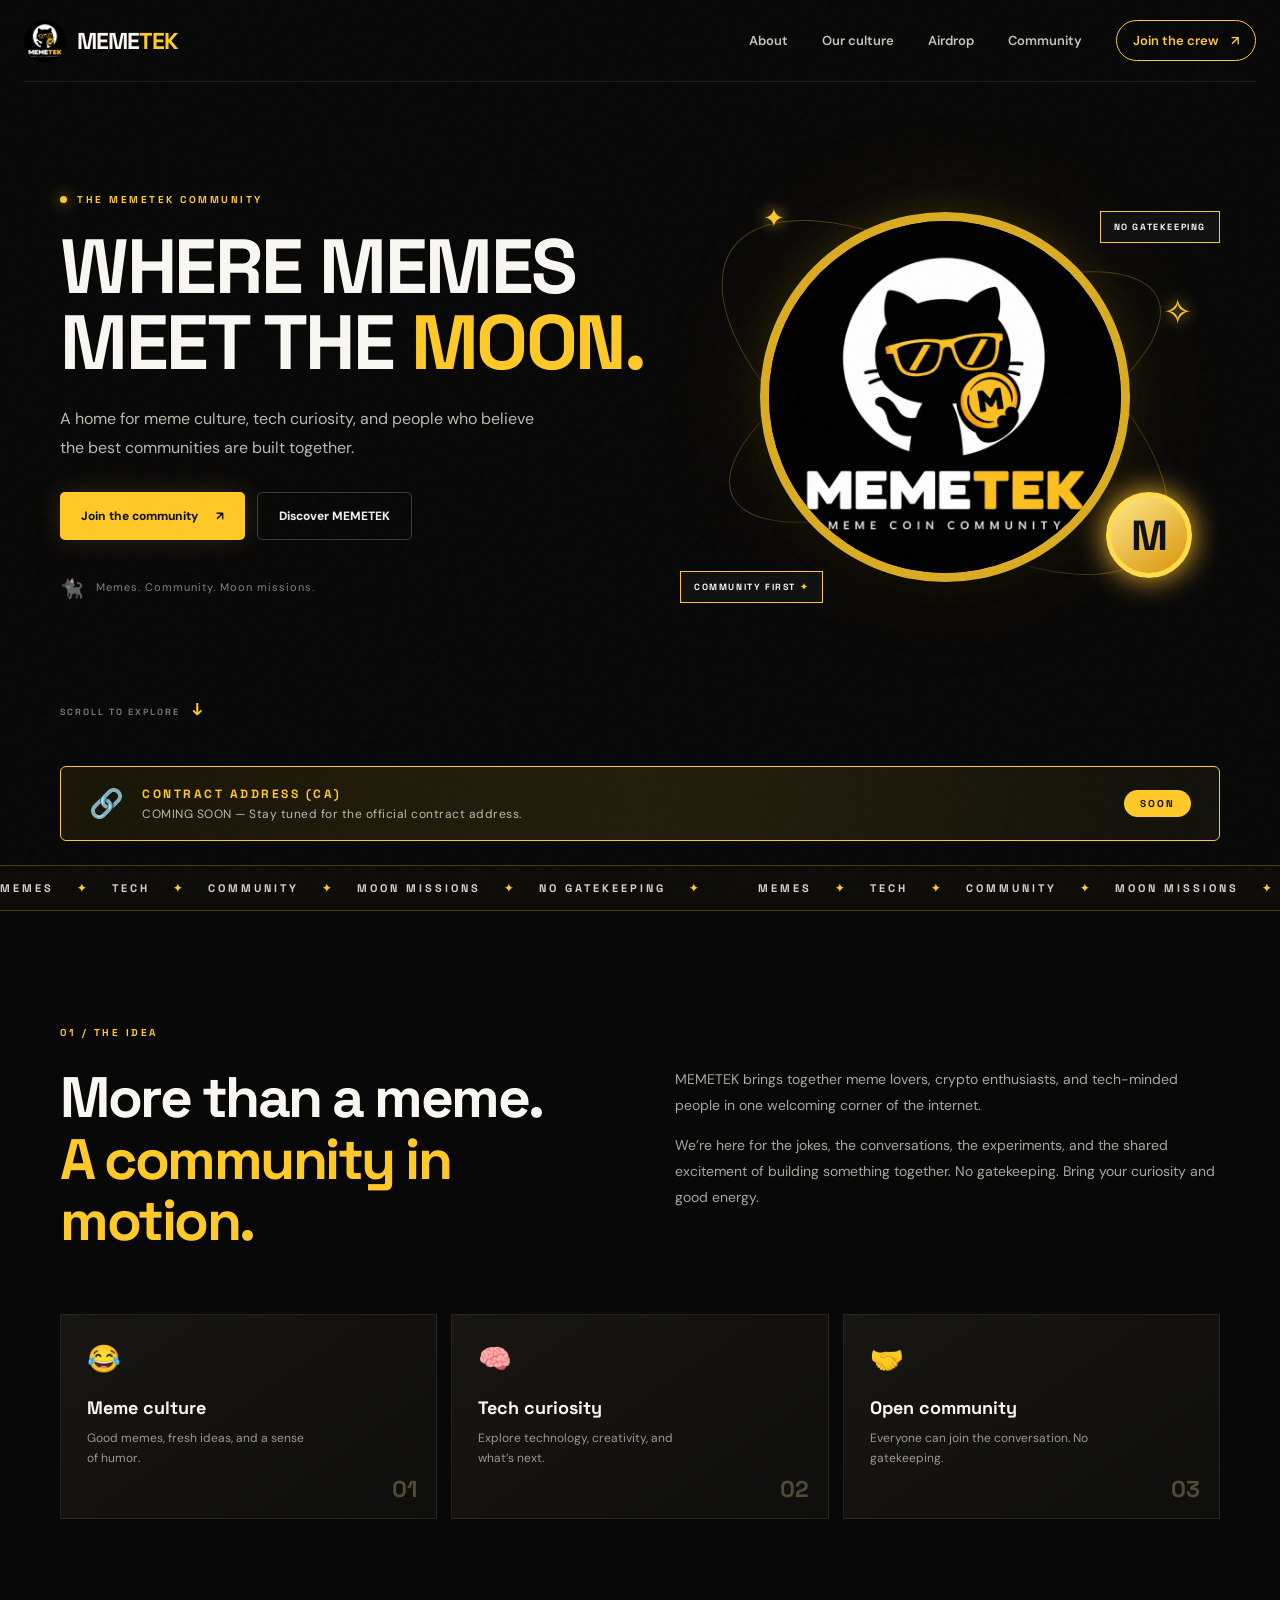
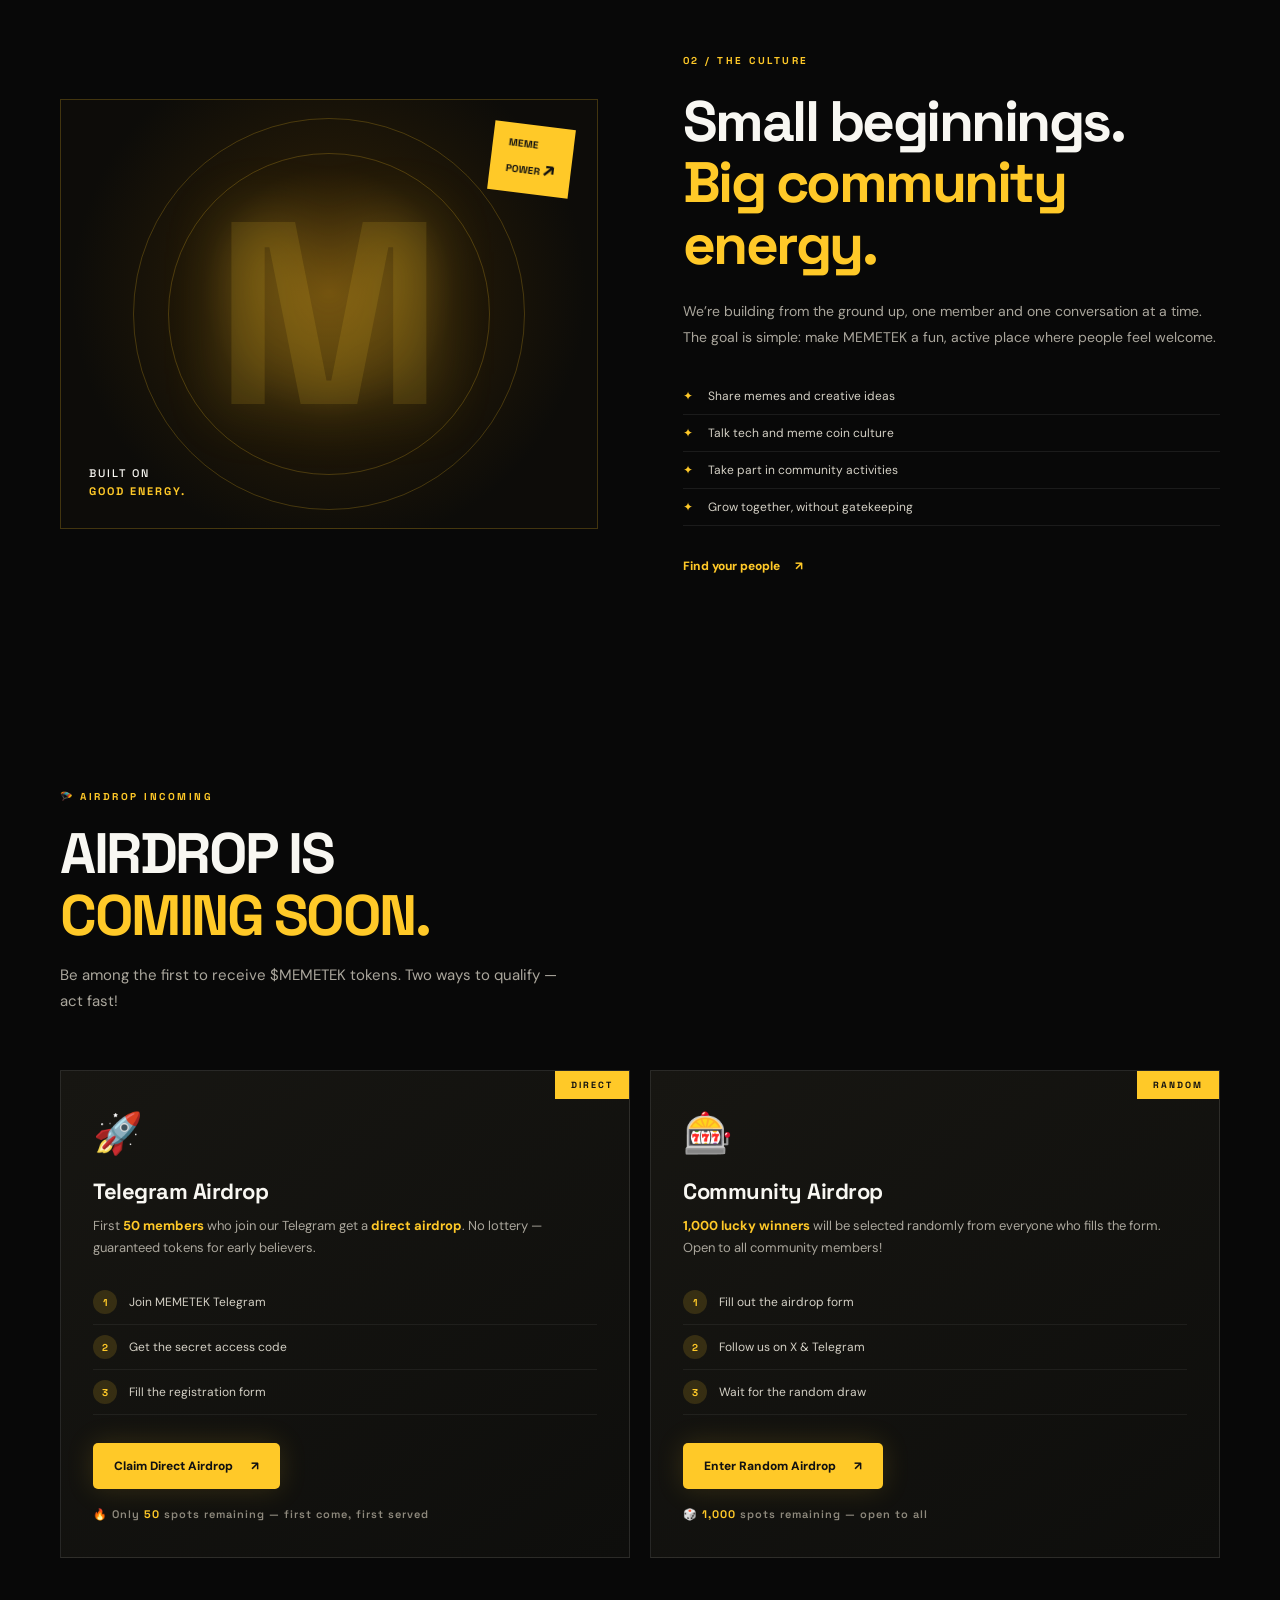
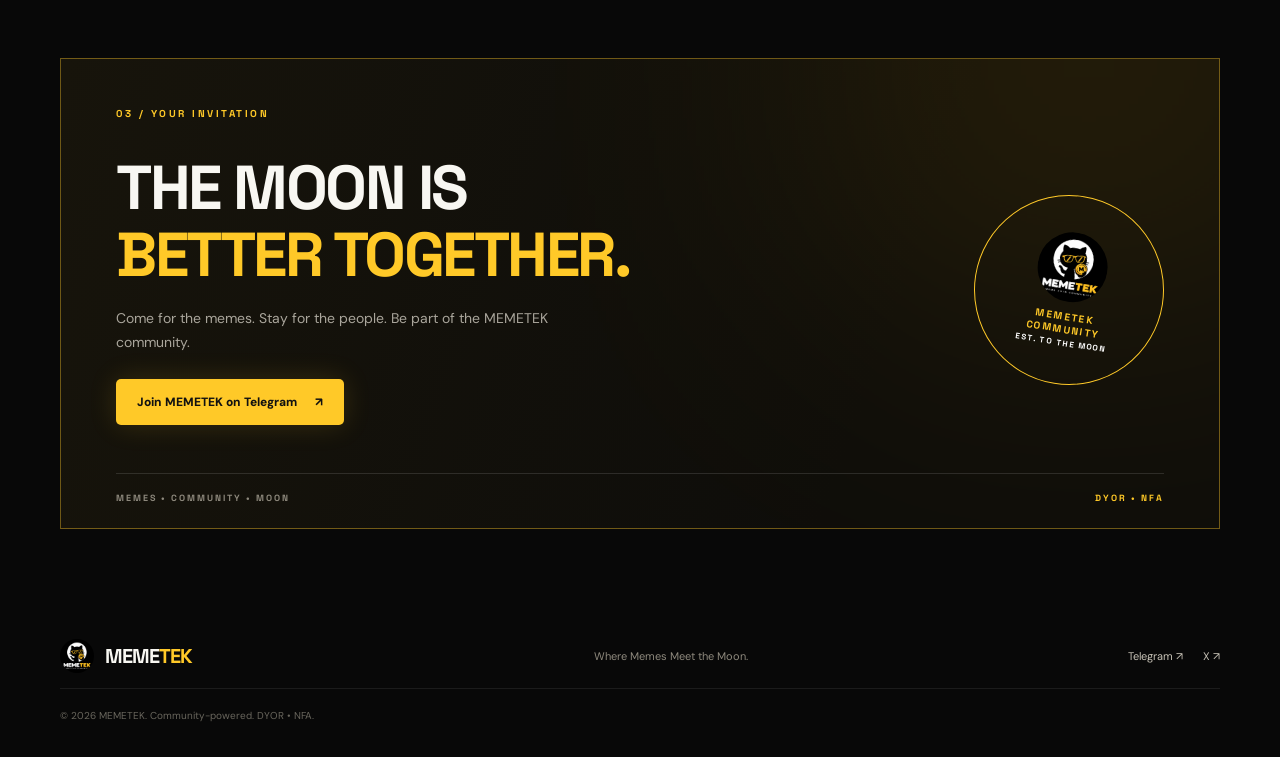
==== commit 4f0f7194: "feat: add dynamic spots countdown and cap enforcement for airdrops" ====
--- a/index.html
+++ b/index.html
@@ -116,8 +116,8 @@
         <p class="airdrop-sub">Be among the first to receive $MEMETEK tokens. Two ways to qualify — act fast!</p>
       </div>
       <div class="airdrop-grid">
-        <article class="airdrop-card airdrop-telegram">
-          <div class="airdrop-card-badge">DIRECT</div>
+        <article class="airdrop-card airdrop-telegram" id="cardTgAirdrop">
+          <div class="airdrop-card-badge" id="badgeTgAirdrop">DIRECT</div>
           <div class="airdrop-card-icon">🚀</div>
           <h3>Telegram Airdrop</h3>
           <p>First <strong>50 members</strong> who join our Telegram get a <strong>direct airdrop</strong>. No lottery — guaranteed tokens for early believers.</p>
@@ -126,11 +126,11 @@
             <li><span>2</span> Get the secret access code</li>
             <li><span>3</span> Fill the registration form</li>
           </ul>
-          <a class="button button-primary" href="airdrop-telegram.html">Claim Direct Airdrop <span>↗</span></a>
-          <div class="airdrop-spots">🔥 Only 50 spots — first come, first served</div>
+          <a class="button button-primary" id="btnTgAirdrop" href="airdrop-telegram.html">Claim Direct Airdrop <span>↗</span></a>
+          <div class="airdrop-spots" id="indexTgSpots">🔥 Only <span class="spots-num" id="indexTgNum">50</span> spots remaining — first come, first served</div>
         </article>
-        <article class="airdrop-card airdrop-random">
-          <div class="airdrop-card-badge">RANDOM</div>
+        <article class="airdrop-card airdrop-random" id="cardRdAirdrop">
+          <div class="airdrop-card-badge" id="badgeRdAirdrop">RANDOM</div>
           <div class="airdrop-card-icon">🎰</div>
           <h3>Community Airdrop</h3>
           <p><strong>1,000 lucky winners</strong> will be selected randomly from everyone who fills the form. Open to all community members!</p>
@@ -139,8 +139,8 @@
             <li><span>2</span> Follow us on X & Telegram</li>
             <li><span>3</span> Wait for the random draw</li>
           </ul>
-          <a class="button button-primary" href="airdrop-random.html">Enter Random Airdrop <span>↗</span></a>
-          <div class="airdrop-spots">🎲 1,000 random winners will be picked</div>
+          <a class="button button-primary" id="btnRdAirdrop" href="airdrop-random.html">Enter Random Airdrop <span>↗</span></a>
+          <div class="airdrop-spots" id="indexRdSpots">🎲 <span class="spots-num" id="indexRdNum">1,000</span> spots remaining — open to all</div>
         </article>
       </div>
     </section>
--- a/style.css
+++ b/style.css
@@ -81,6 +81,16 @@
 .form-link{color:var(--yellow);text-decoration:underline;text-underline-offset:3px}
 .form-success{text-align:center;padding:55px 36px}
 .success-icon{font-size:52px;margin-bottom:18px}
+.form-closed{text-align:center;padding:55px 36px;border-color:rgba(255,60,60,.3)}
+.closed-icon{font-size:52px;margin-bottom:18px}
+.spots-live-banner{display:inline-flex;align-items:center;gap:10px;background:rgba(255,201,40,.08);border:1px solid rgba(255,201,40,.25);border-radius:99px;padding:8px 18px;margin-bottom:24px;font:700 12px var(--display);letter-spacing:1px;color:var(--yellow)}
+.spots-live-banner.closed{background:rgba(255,60,60,.08);border-color:rgba(255,60,60,.3);color:#ff6b6b}
+.pulse-dot{width:8px;height:8px;border-radius:50%;background:#32c864;box-shadow:0 0 8px #32c864;animation:pulse-glow 1.8s infinite;flex-shrink:0}
+.spots-live-banner.closed .pulse-dot{background:#ff6b6b;box-shadow:0 0 8px #ff6b6b;animation:none}
+@keyframes pulse-glow{0%,100%{opacity:1;transform:scale(1)}50%{opacity:.4;transform:scale(.85)}}
+.spots-num{color:var(--yellow);font-weight:700}
+.airdrop-card.closed{opacity:.75}
+.airdrop-card.closed .button{background:#2a2822;color:#8e897d;pointer-events:none;border:1px solid rgba(255,255,255,.1)}
 
 /* ── RESPONSIVE: AIRDROP + FORMS ── */
 @media(max-width:850px){
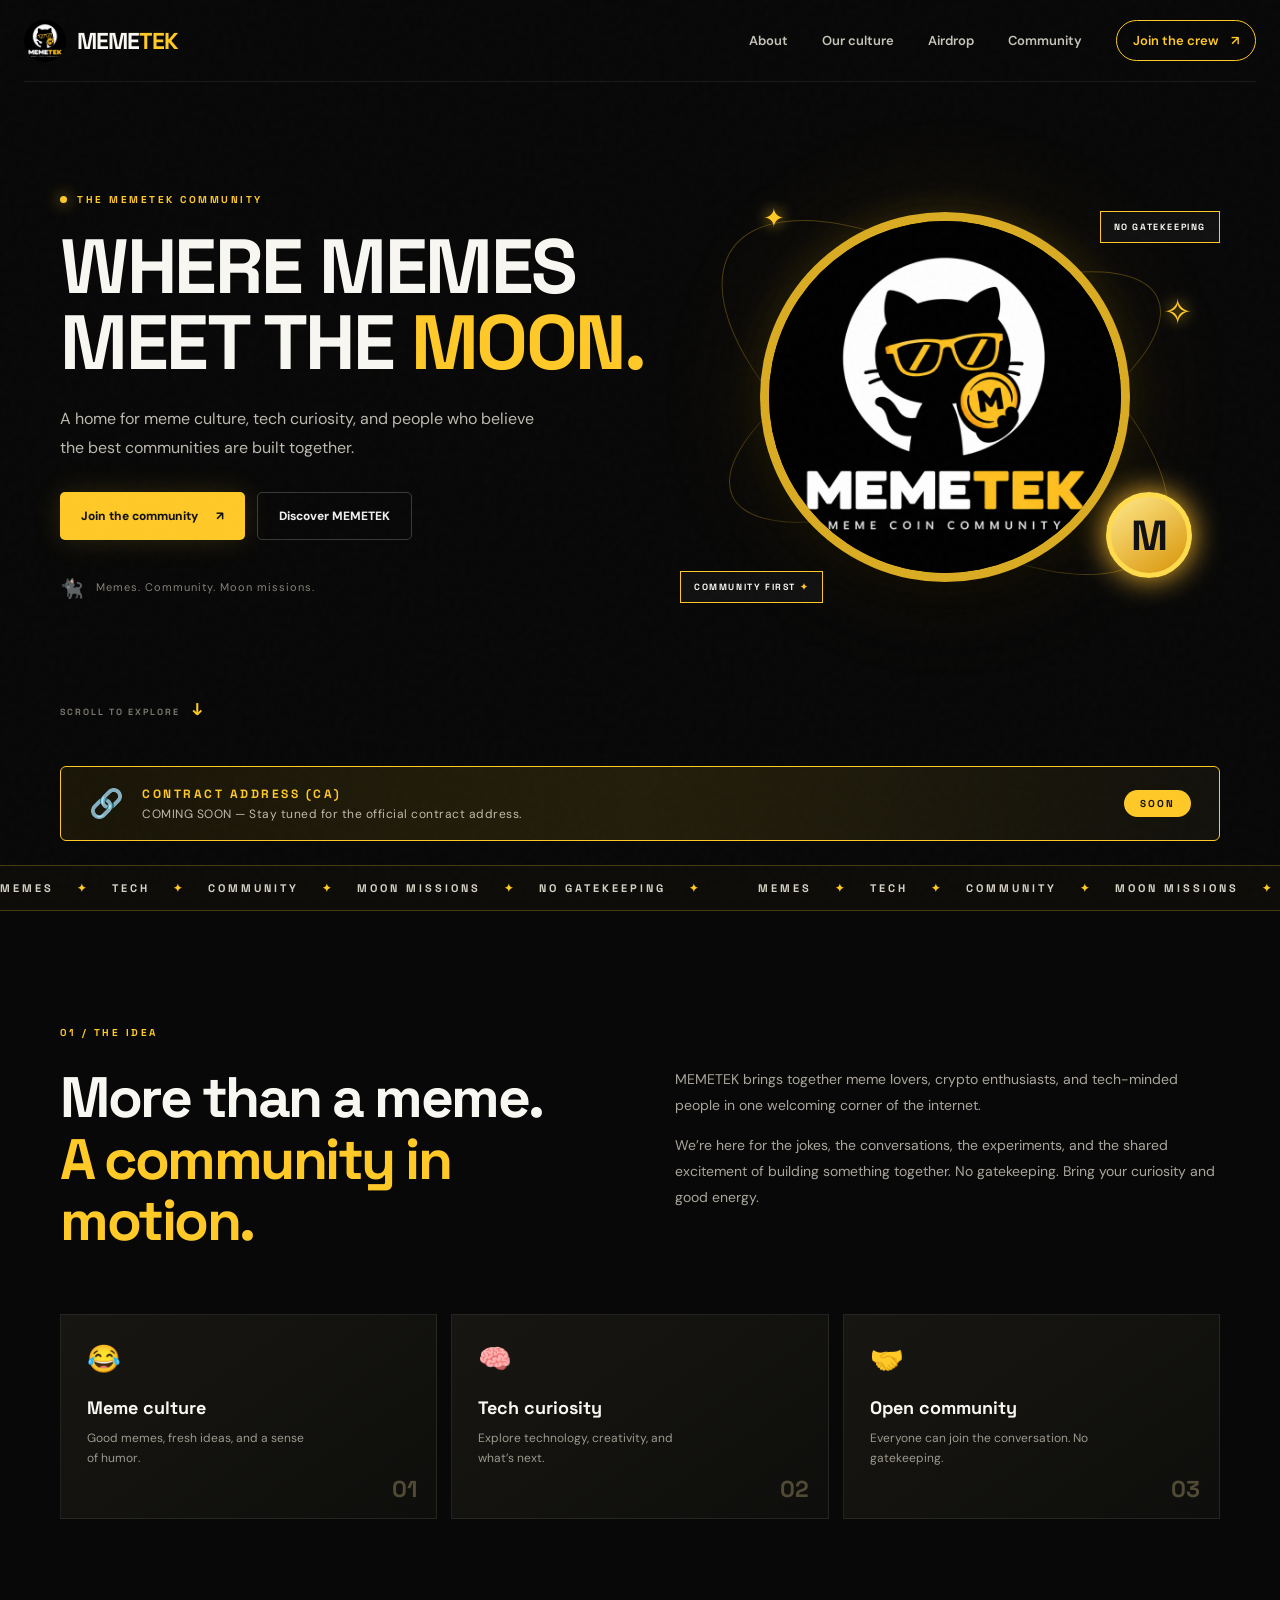
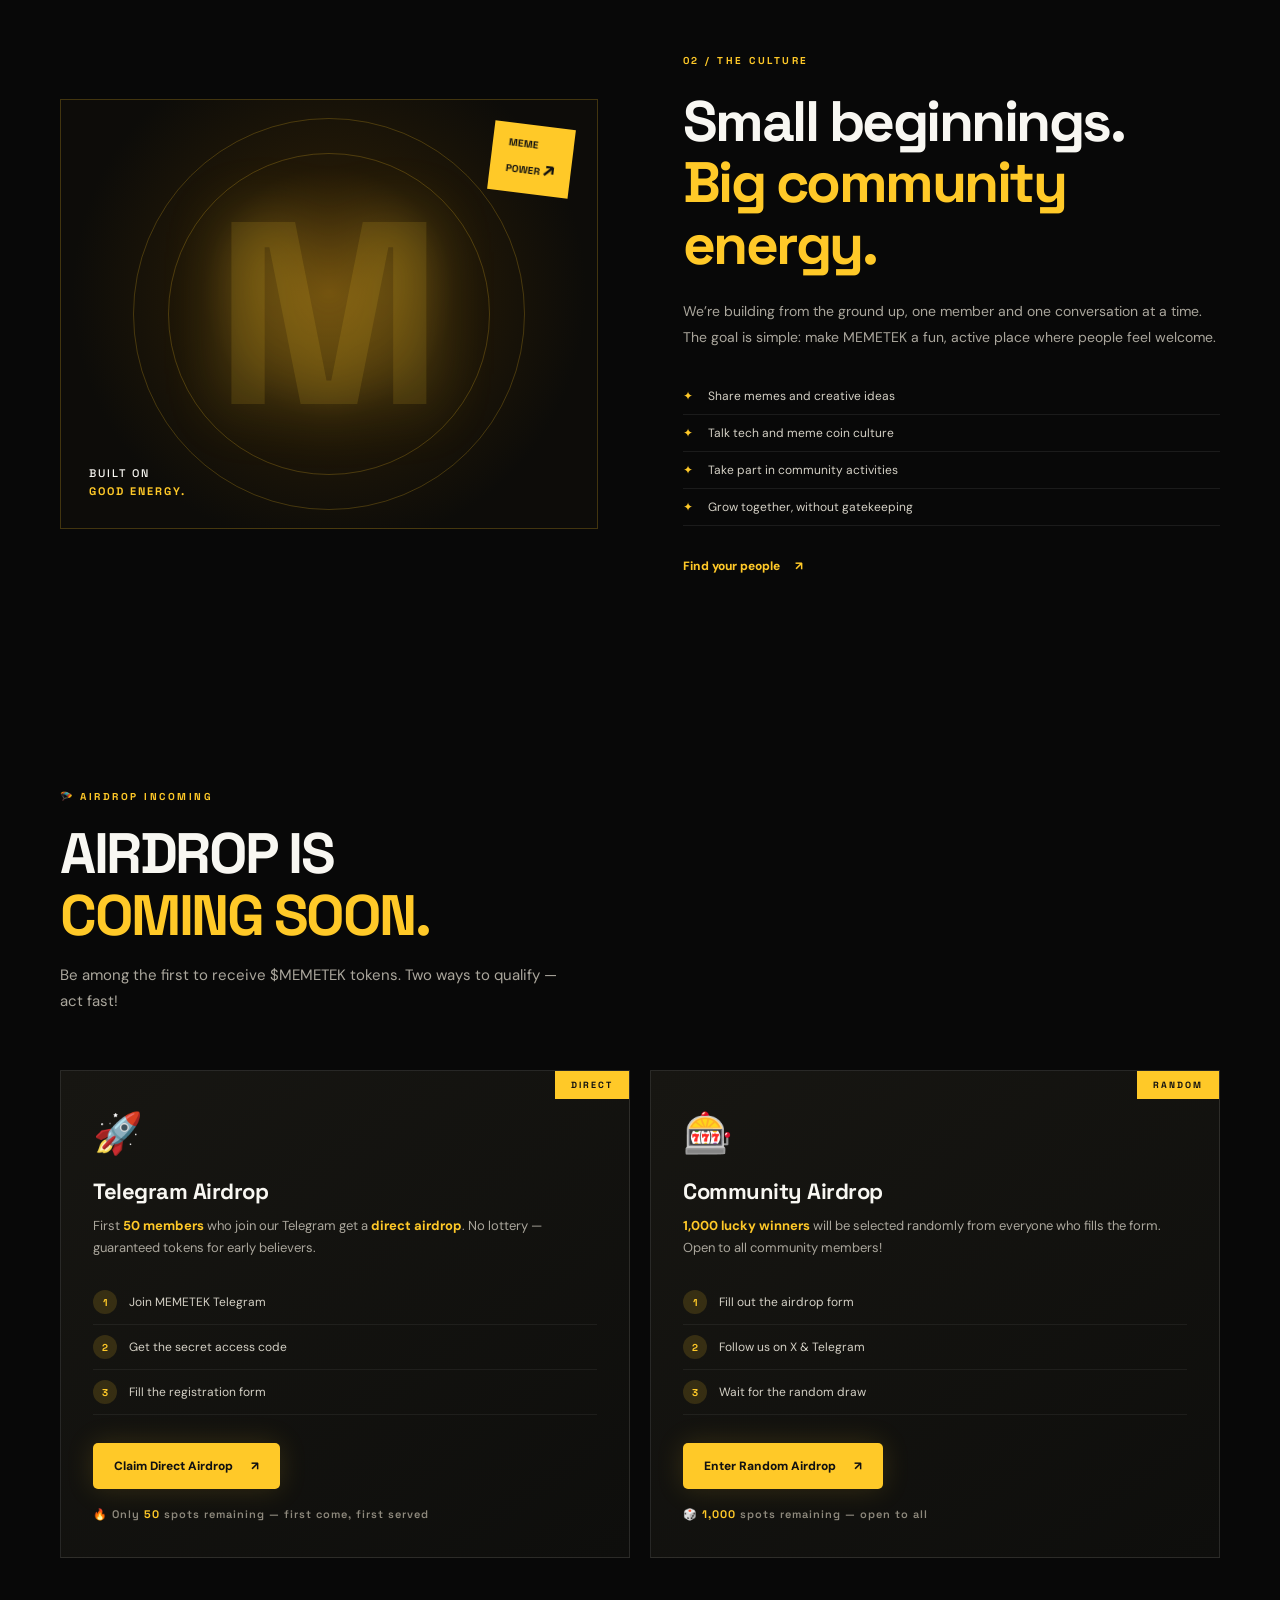
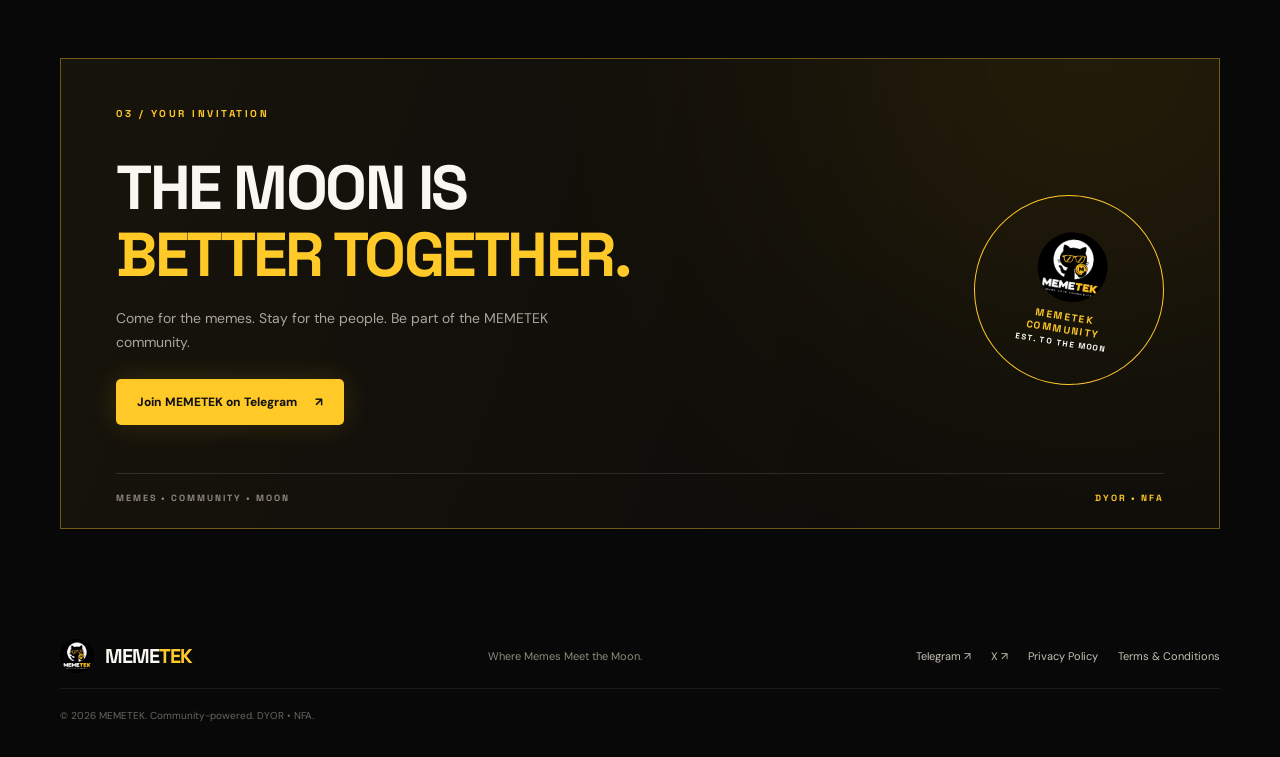
==== commit 64e5df9d: "feat: add Privacy Policy and Terms & Conditions pages" ====
--- a/index.html
+++ b/index.html
@@ -168,6 +168,8 @@
     <div class="footer-links">
       <a href="https://t.me/+xaxYFid1vyxkZDk9" target="_blank" rel="noopener noreferrer">Telegram ↗</a>
       <a href="https://x.com/" target="_blank" rel="noopener noreferrer">X ↗</a>
+      <a href="privacy.html">Privacy Policy</a>
+      <a href="terms.html">Terms & Conditions</a>
     </div>
     <small>© <span id="year"></span> MEMETEK. Community-powered. DYOR • NFA.</small>
   </footer>
--- a/style.css
+++ b/style.css
@@ -22,7 +22,7 @@
 .culture{display:grid;grid-template-columns:1fr 1fr;gap:85px;align-items:center;padding:15px 0 125px}.culture-visual{height:430px;background:radial-gradient(circle at 50% 45%,#5e410c 0,#211807 35%,#0d0c09 72%);border:1px solid rgba(255,201,40,.22);position:relative;overflow:hidden;display:grid;place-items:center}.culture-visual:before,.culture-visual:after{content:"";position:absolute;width:320px;height:320px;border:1px solid rgba(255,201,40,.22);border-radius:50%}.culture-visual:after{width:390px;height:390px}.big-m{font:700 260px var(--display);color:rgba(255,201,40,.12);text-shadow:0 0 65px rgba(255,201,40,.3);z-index:1}.visual-caption{position:absolute;left:28px;bottom:28px;font:500 11px var(--display);letter-spacing:2px;line-height:1.6}.visual-caption strong{color:var(--yellow)}.floating-tag{position:absolute;right:25px;top:25px;padding:12px 16px;background:var(--yellow);color:#111;font:700 10px var(--display);line-height:1.5;transform:rotate(7deg)}.floating-tag span{font-size:20px}
 .culture-copy h2{margin:24px 0}.culture-copy>p{color:#aaa69c;font-size:14px;line-height:1.85}.check-list{list-style:none;padding:0;margin:27px 0 28px}.check-list li{padding:10px 0;border-bottom:1px solid rgba(255,255,255,.08);font-size:12px;color:#d4d0c5}.check-list span{color:var(--yellow);margin-right:12px}.text-link{font-size:12px;font-weight:800;color:var(--yellow)}.text-link span{margin-left:12px}
 .community{padding-bottom:110px}.community-panel{position:relative;overflow:hidden;background:linear-gradient(110deg,#17140b,#0e0d0a 70%);border:1px solid rgba(255,201,40,.4);padding:48px 55px 24px}.community-glow{position:absolute;width:440px;height:440px;right:-90px;top:-230px;background:#e8a900;filter:blur(150px);opacity:.15}.community-content{display:grid;grid-template-columns:1fr auto;align-items:center;gap:30px;padding:35px 0 48px;position:relative}.community-content h2{font-size:clamp(39px,5vw,62px);margin-bottom:18px}.community-content p{color:#aaa69c;font-size:14px;line-height:1.7;max-width:440px;margin-bottom:24px}.community-stamp{width:190px;height:190px;border:1px solid var(--yellow);border-radius:50%;display:flex;flex-direction:column;align-items:center;justify-content:center;gap:8px;text-align:center;transform:rotate(9deg);color:var(--yellow);font:700 10px var(--display);letter-spacing:1.5px}.community-stamp img{width:70px;height:70px;object-fit:contain;border-radius:50%}.community-stamp b{font-size:8px;color:#fff}.community-bottom{border-top:1px solid rgba(255,255,255,.12);padding-top:18px;display:flex;justify-content:space-between;font:700 9px var(--display);letter-spacing:2px;color:#8e897d}.community-bottom span:last-child{color:var(--yellow)}
-.footer{padding:0 0 35px;display:grid;grid-template-columns:1fr 1fr auto;gap:15px;align-items:center}.footer-brand{font-size:20px}.footer-brand img{width:34px;height:34px}.footer>p{margin:0;color:#8e897d;font-size:11px}.footer-links{display:flex;gap:20px;font-size:11px;color:#c7c2b6}.footer small{grid-column:1/-1;border-top:1px solid rgba(255,255,255,.08);padding-top:20px;color:#69665d;font-size:10px}
+.footer{padding:0 0 35px;display:grid;grid-template-columns:1fr 1fr auto;gap:15px;align-items:center}.footer-brand{font-size:20px}.footer-brand img{width:34px;height:34px}.footer>p{margin:0;color:#8e897d;font-size:11px}.footer-links{display:flex;gap:20px;font-size:11px;color:#c7c2b6;flex-wrap:wrap}.footer small{grid-column:1/-1;border-top:1px solid rgba(255,255,255,.08);padding-top:20px;color:#69665d;font-size:10px}
 @media(max-width:850px){.hero{grid-template-columns:1fr;padding-top:75px;gap:10px}.hero-art{height:430px}.hero-copy{z-index:2}.about-grid,.culture{grid-template-columns:1fr;gap:35px}.culture{padding-bottom:90px}.culture-visual{order:2}.community-panel{padding:35px 28px 22px}.principles{gap:10px}.principle-card{padding:19px}}
 @media(max-width:600px){.section-wrap{width:calc(100% - 34px)}.site-header{width:calc(100% - 34px);height:70px}.brand{font-size:20px}.brand img{width:36px;height:36px}.menu-toggle{display:block}nav{display:none;position:absolute;top:69px;left:-17px;right:-17px;background:#111;padding:22px 25px 25px;flex-direction:column;align-items:stretch;gap:20px;border-bottom:1px solid var(--line)}nav.open{display:flex}.nav-cta{text-align:center}.hero{padding-top:62px;min-height:0;padding-bottom:75px}h1{font-size:clamp(45px,13vw,66px)}.hero-lead{font-size:14px}.hero-actions{align-items:stretch;flex-direction:column;max-width:300px}.button{width:100%}.hero-art{height:350px;margin-top:5px}.moon{width:245px;height:245px}.mascot{width:275px;height:275px}.orbit-one{width:330px;height:120px}.orbit-two{width:350px;height:160px}.coin{width:66px;height:66px;font-size:32px;right:3%;bottom:10%}.art-label{font-size:7px;padding:7px 9px}.label-top{top:4%}.label-bottom{bottom:2%}.scroll-cue{bottom:15px}.about{padding-top:80px;padding-bottom:80px}.about-grid{gap:22px}.about-text{font-size:13px}.principles{grid-template-columns:1fr;margin-top:35px}.principle-card{min-height:155px}.card-icon{margin-bottom:12px}.culture{gap:30px;padding-bottom:80px}.culture-visual{height:320px}.big-m{font-size:210px}.community{padding-bottom:75px}.community-panel{padding:28px 20px 20px}.community-content{grid-template-columns:1fr;padding:28px 0 35px}.community-content h2{font-size:43px}.community-stamp{width:125px;height:125px;position:absolute;right:0;bottom:18px;opacity:.75}.community-stamp img{width:44px;height:44px}.community-stamp span{font-size:7px}.community-content>div:first-child{position:relative;z-index:1}.community-content p{max-width:270px}.community-content .button{width:auto;font-size:10px;padding:14px}.community-bottom{font-size:7px;letter-spacing:1px}.footer{grid-template-columns:1fr auto}.footer>p{grid-column:1/-1;grid-row:2}.footer-links{grid-column:2;grid-row:1}.footer small{grid-row:3}}
 
@@ -92,6 +92,22 @@
 .airdrop-card.closed{opacity:.75}
 .airdrop-card.closed .button{background:#2a2822;color:#8e897d;pointer-events:none;border:1px solid rgba(255,255,255,.1)}
 
+/* ── LEGAL PAGES (PRIVACY & TERMS) ── */
+.legal-page{padding:50px 0 100px}
+.legal-container{max-width:820px;background:linear-gradient(145deg,#171612,#0e0e0c);border:1px solid rgba(255,255,255,.1);padding:48px 44px;position:relative}
+.legal-container h1{font-size:clamp(32px,5vw,46px);margin-bottom:8px}
+.legal-meta{font:700 11px var(--display);letter-spacing:1.5px;color:var(--yellow);margin-bottom:32px;display:block}
+.legal-section{margin-bottom:32px}
+.legal-section:last-child{margin-bottom:0}
+.legal-section h2{font:700 18px var(--display);color:var(--yellow);margin-bottom:12px;letter-spacing:.5px;border-bottom:1px solid rgba(255,255,255,.06);padding-bottom:8px}
+.legal-section p{color:#bcb9af;font-size:13px;line-height:1.8;margin-bottom:12px}
+.legal-section p:last-child{margin-bottom:0}
+.legal-section ul{list-style:none;padding:0;margin:0 0 14px}
+.legal-section li{display:flex;align-items:flex-start;gap:10px;font-size:13px;color:#bcb9af;line-height:1.75;margin-bottom:8px}
+.legal-section li span{color:var(--yellow);font-weight:700;flex-shrink:0}
+.legal-section strong{color:var(--white)}
+.legal-section a{color:var(--yellow);text-decoration:underline;text-underline-offset:3px}
+
 /* ── RESPONSIVE: AIRDROP + FORMS ── */
 @media(max-width:850px){
   .airdrop-grid{grid-template-columns:1fr;gap:16px}
@@ -109,6 +125,9 @@
   .form-page{padding:35px 0 70px}
   .form-container{padding:28px 22px}
   .form-page-header h1{font-size:clamp(36px,10vw,50px)}
+  .legal-page{padding:35px 0 70px}
+  .legal-container{padding:28px 20px}
+  .legal-section h2{font-size:16px}
 }
 
 @media(prefers-reduced-motion:reduce){html{scroll-behavior:auto}.ticker-track{animation:none}.reveal{opacity:1;transform:none;transition:none}*{transition-duration:.01ms!important}}
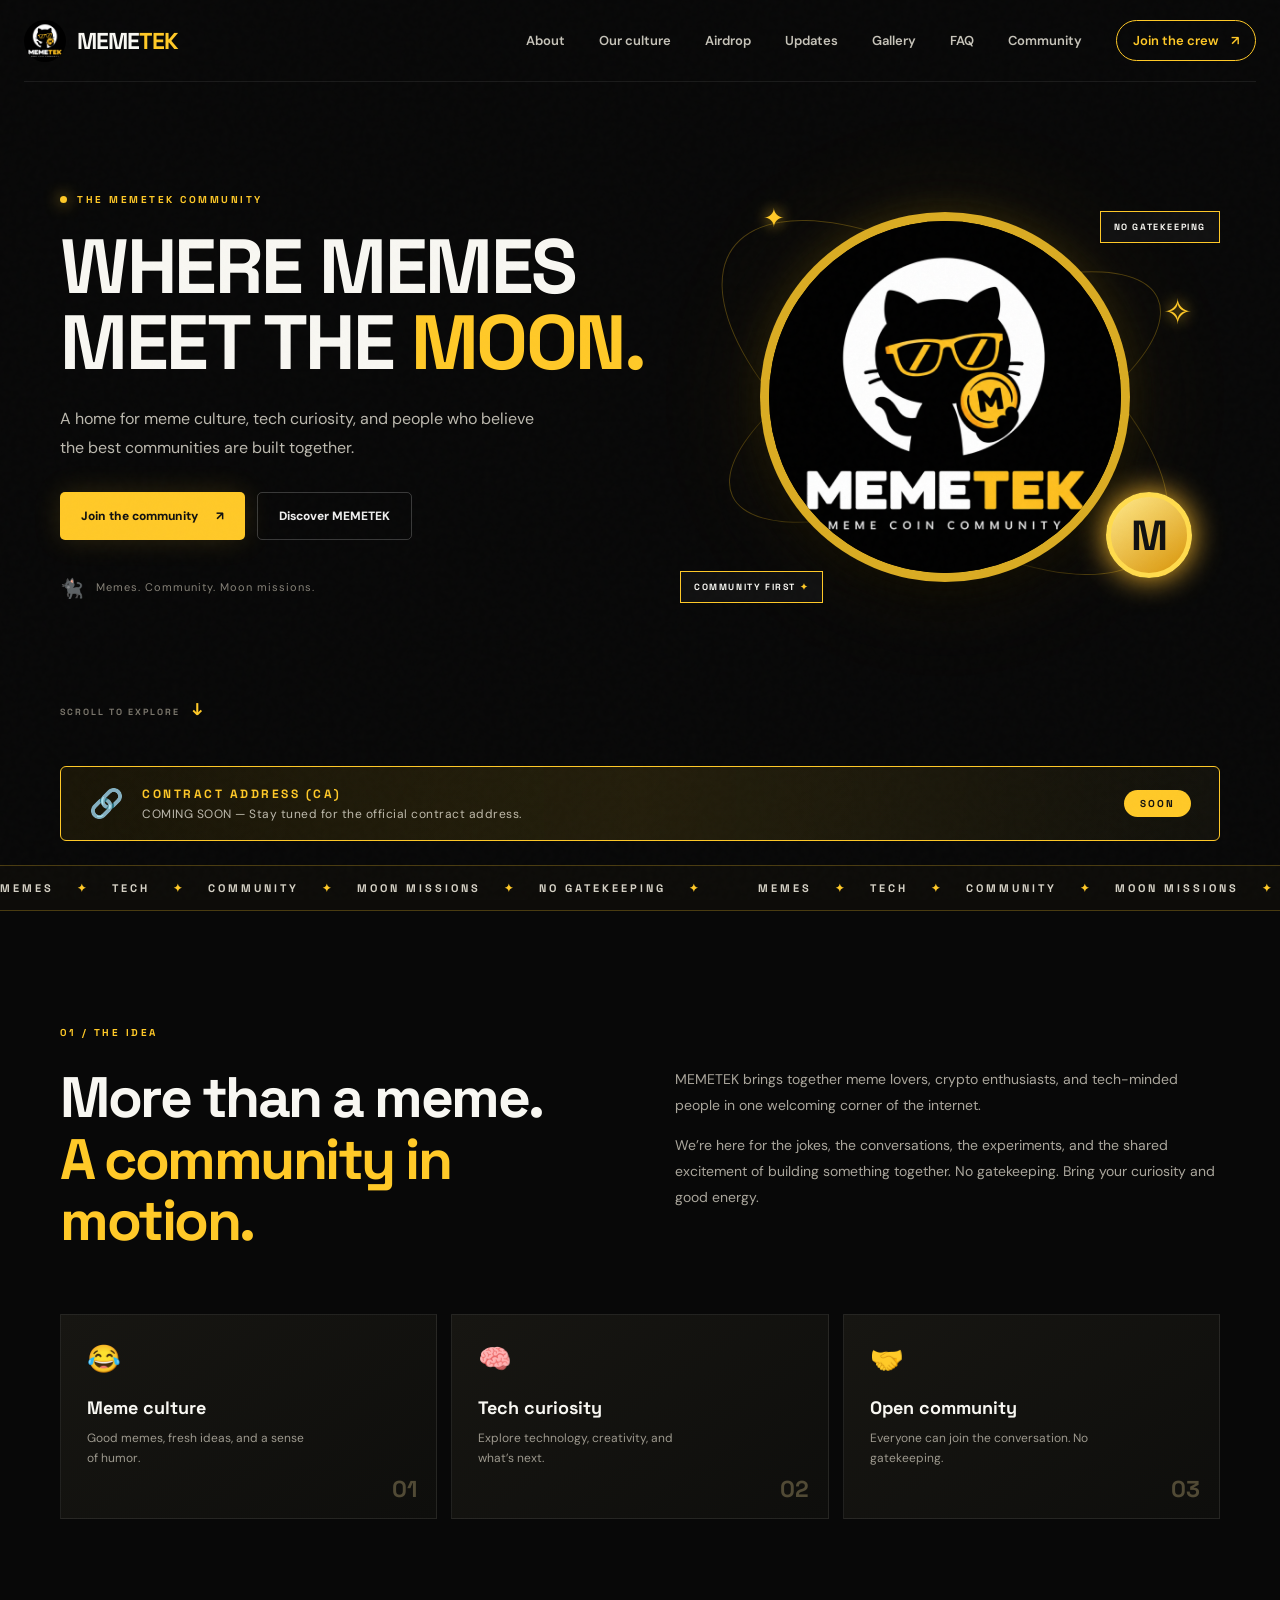
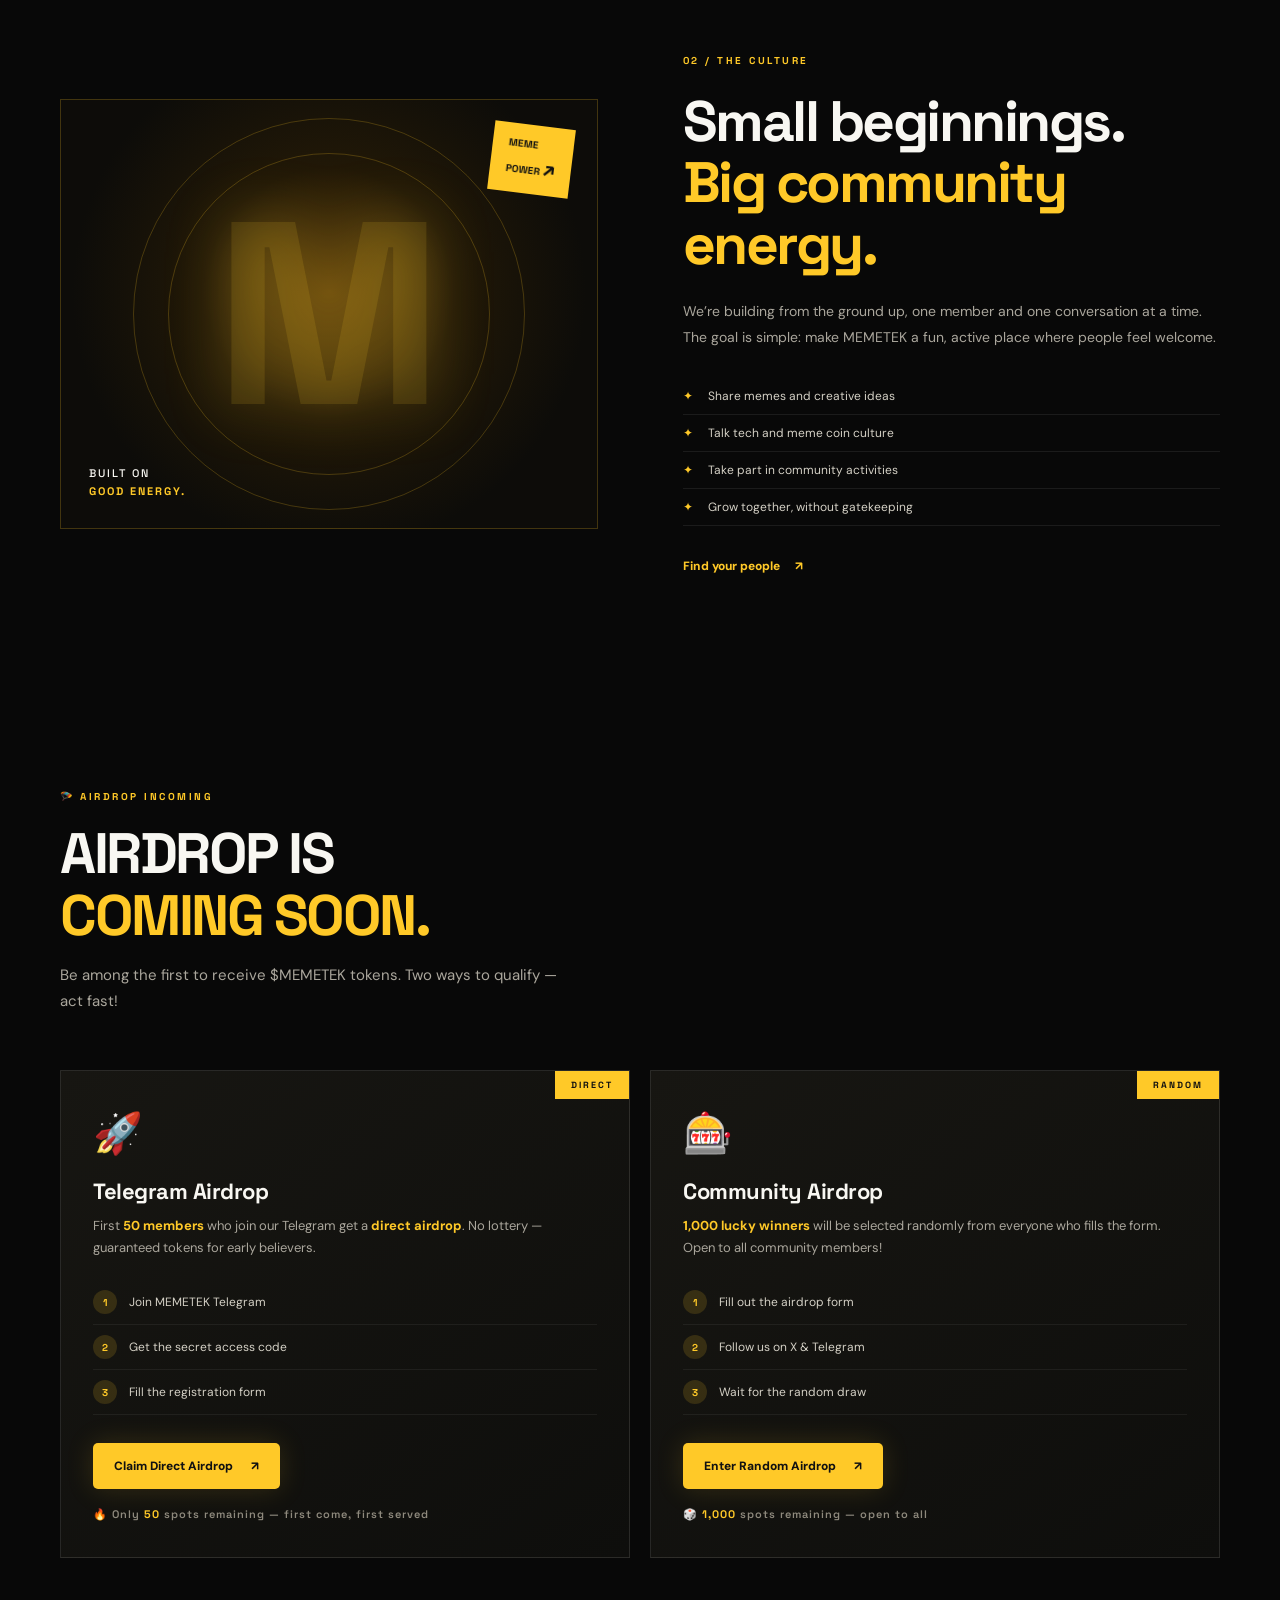
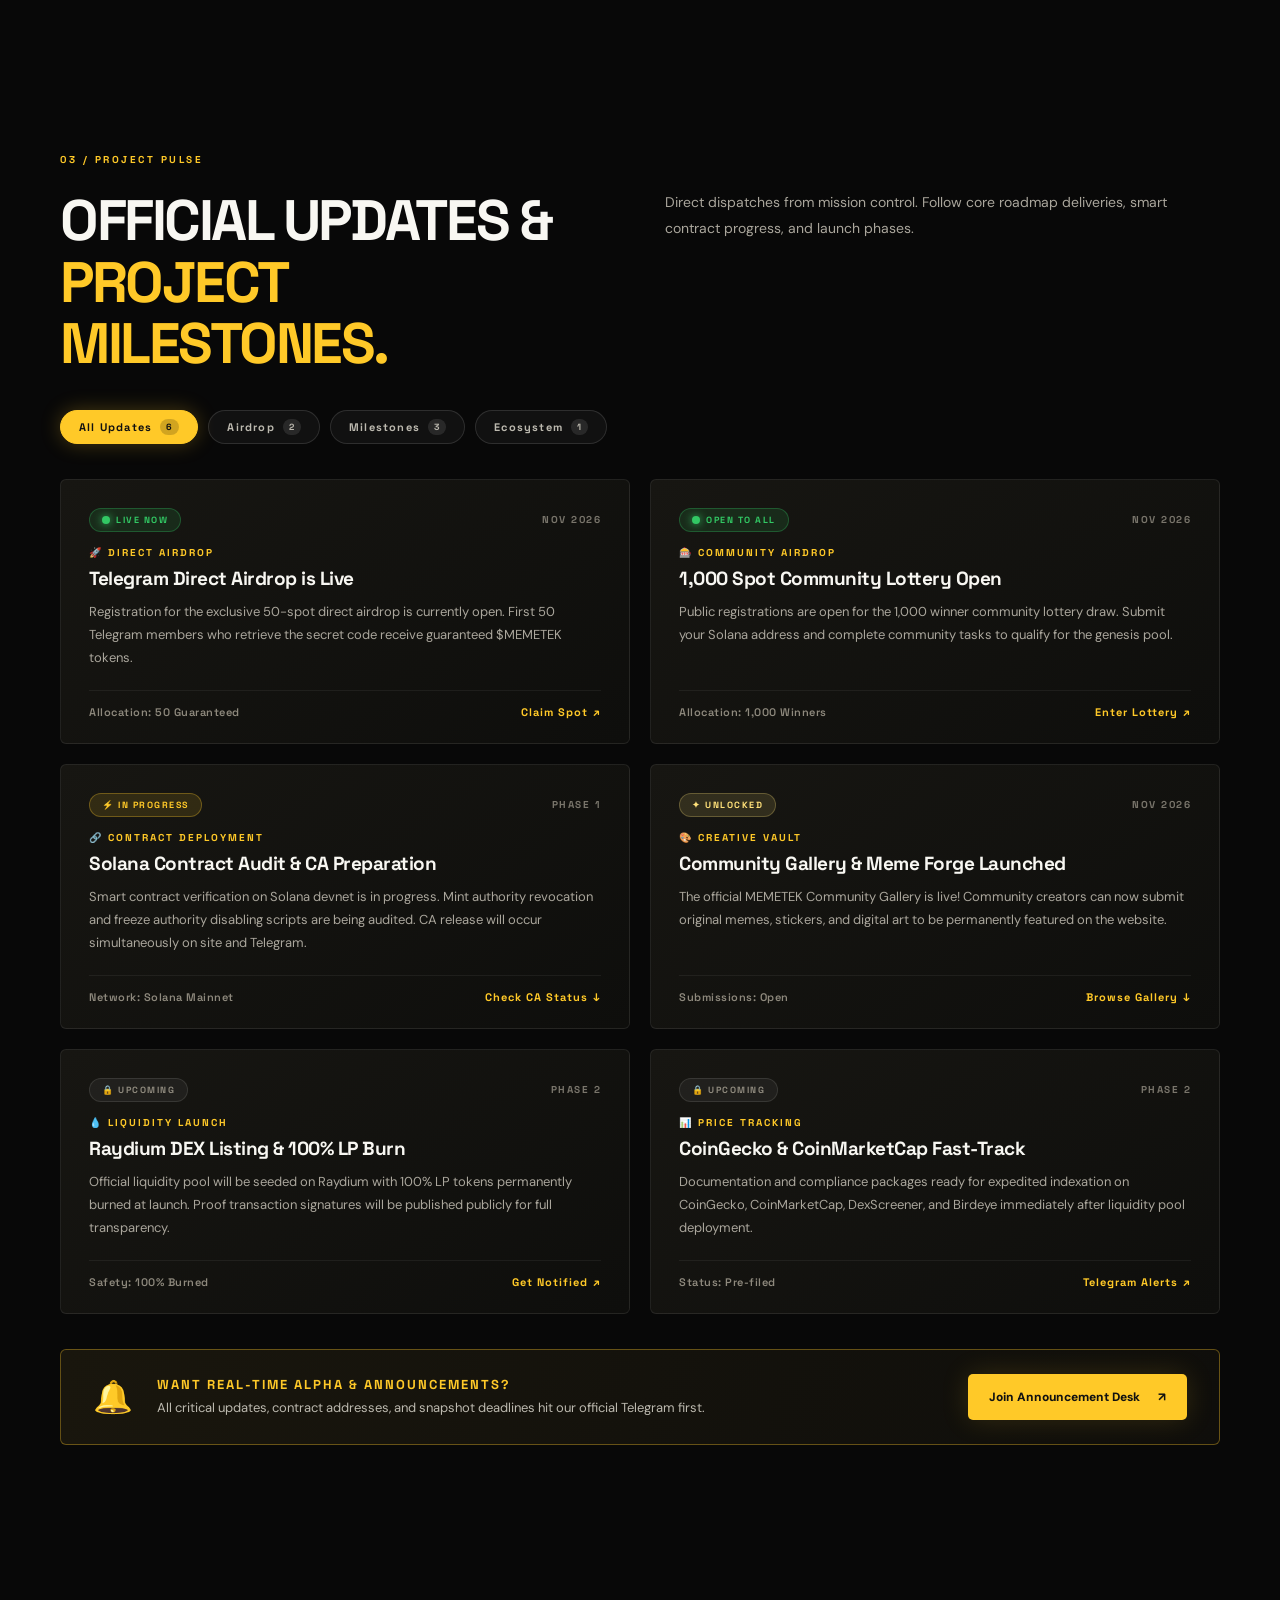
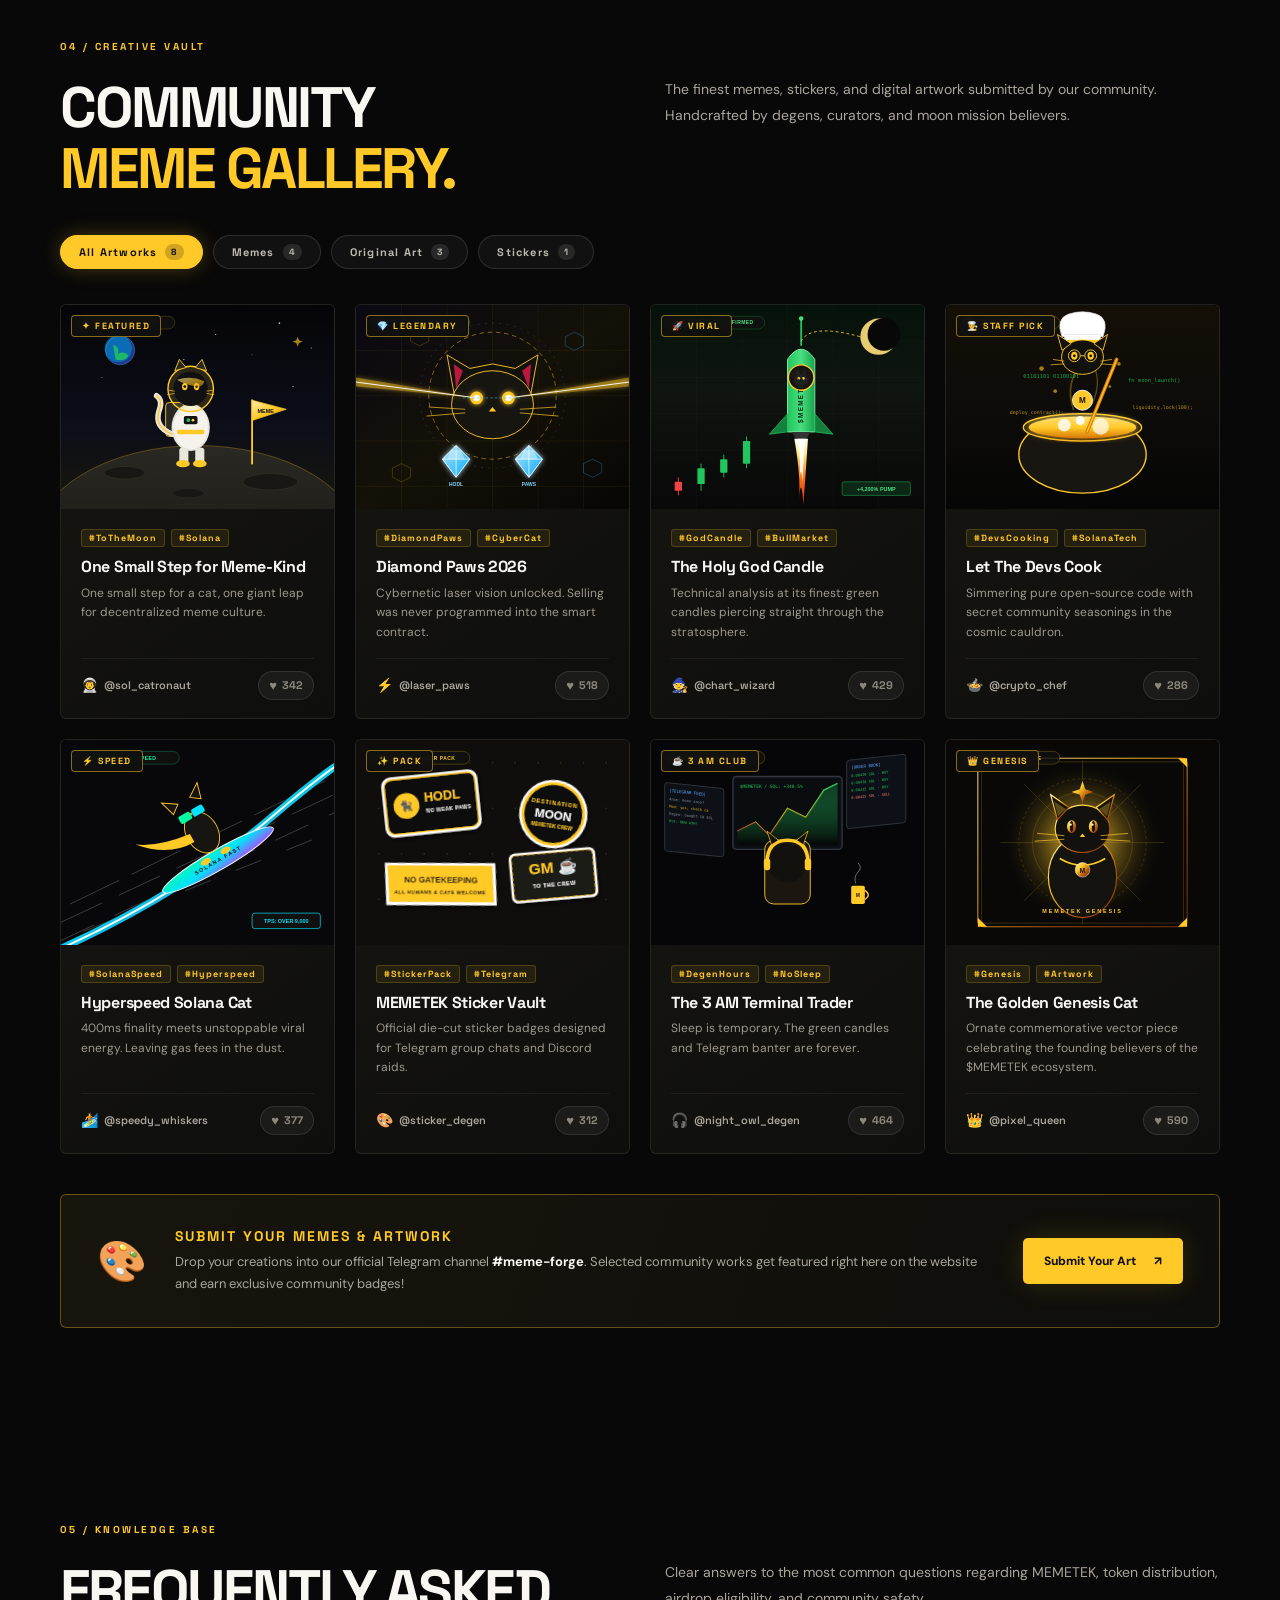
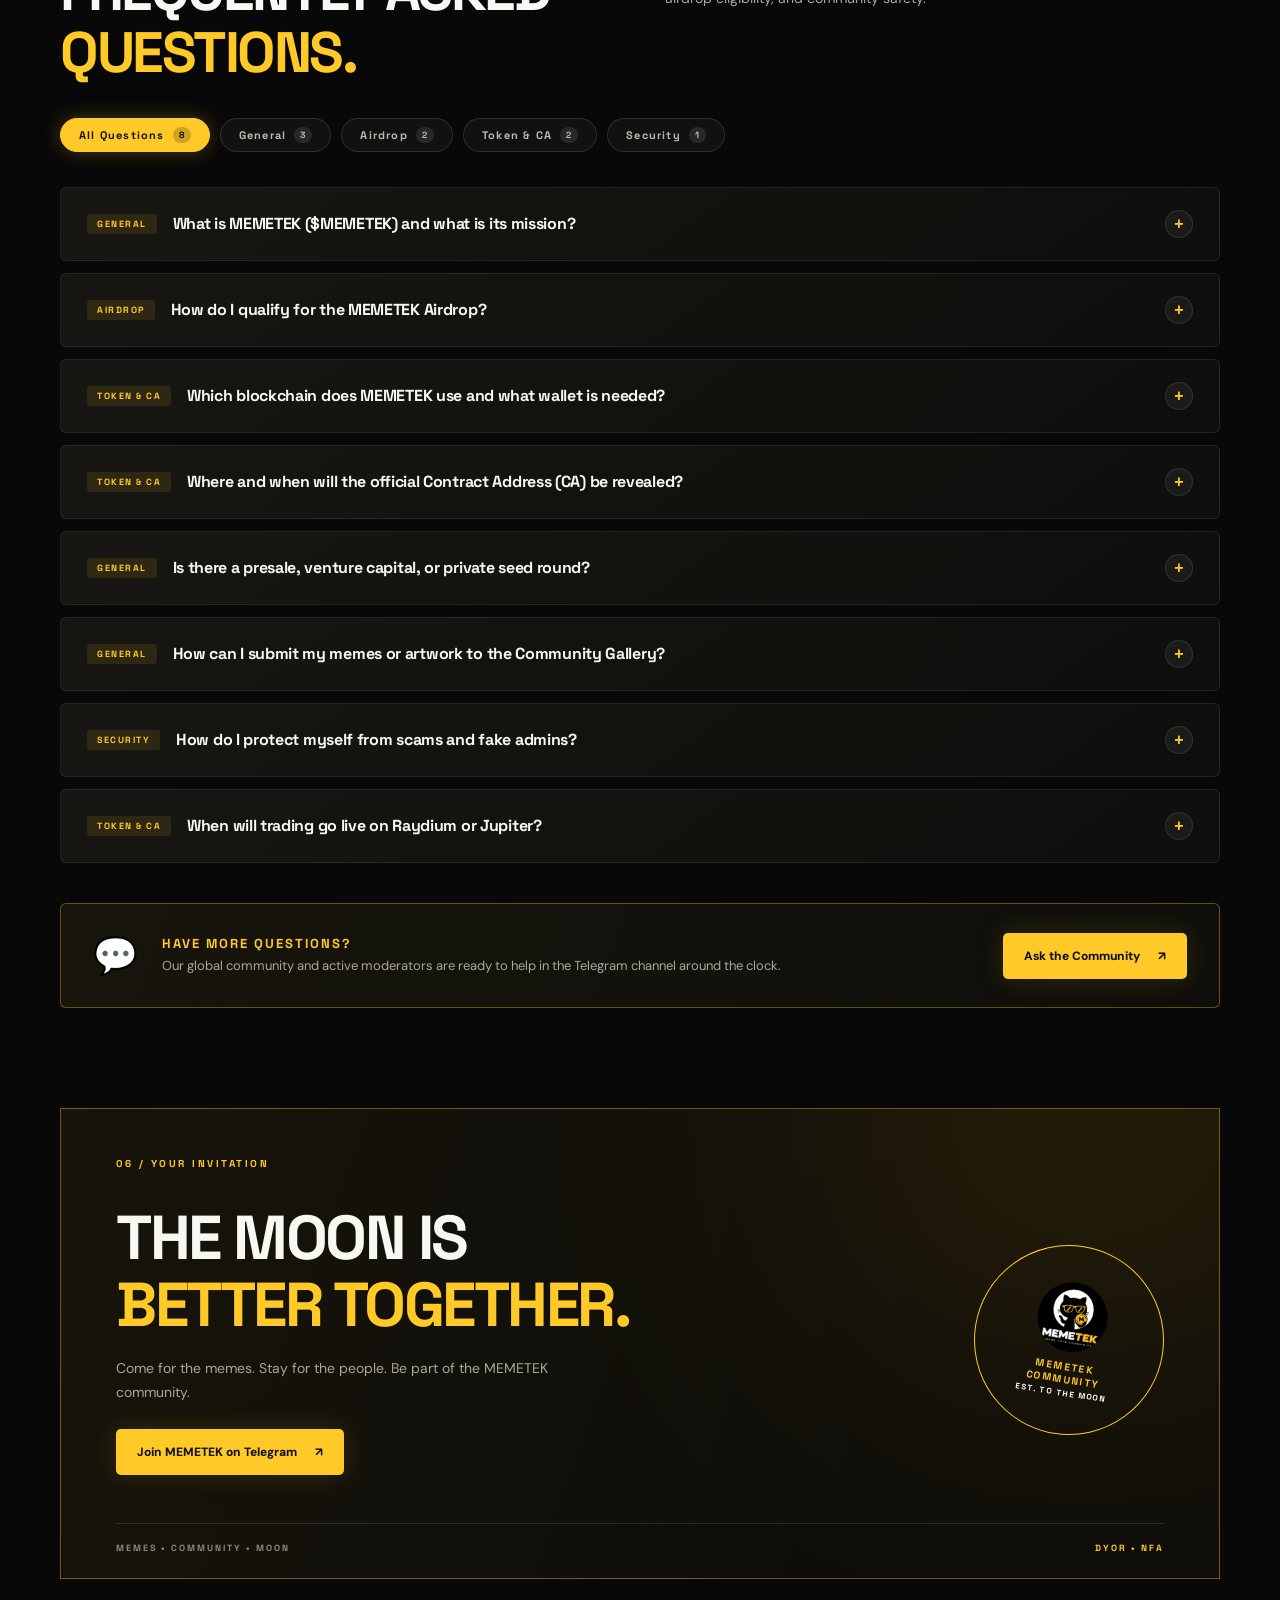
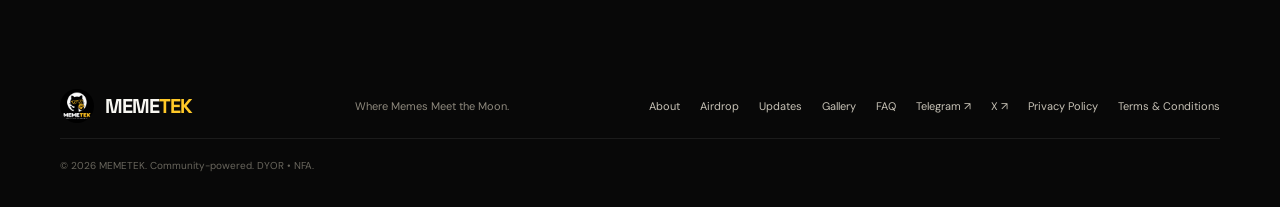
==== commit 9a46580e: "feat: add Community Gallery, Announcements & Milestones, and FAQ sections" ====
--- a/index.html
+++ b/index.html
@@ -23,6 +23,9 @@
       <a href="#about">About</a>
       <a href="#culture">Our culture</a>
       <a href="#airdrop">Airdrop</a>
+      <a href="#announcements">Updates</a>
+      <a href="#gallery">Gallery</a>
+      <a href="#faq">FAQ</a>
       <a href="#community">Community</a>
       <a class="nav-cta" href="#community">Join the crew <span>↗</span></a>
     </nav>
@@ -145,10 +148,564 @@
       </div>
     </section>
 
+    <!-- 03 / Announcements & Milestones -->
+    <section class="announcements section-wrap" id="announcements">
+      <div class="section-kicker">03 / PROJECT PULSE</div>
+      <div class="announcements-header">
+        <div>
+          <h2>OFFICIAL UPDATES &amp;<br><em>PROJECT MILESTONES.</em></h2>
+        </div>
+        <p class="announcements-lead">Direct dispatches from mission control. Follow core roadmap deliveries, smart contract progress, and launch phases.</p>
+      </div>
+
+      <!-- Filter Controls -->
+      <div class="filter-bar announcements-filter-bar">
+        <button class="filter-btn active" data-filter="all">All Updates <span class="filter-count">6</span></button>
+        <button class="filter-btn" data-filter="airdrop">Airdrop <span class="filter-count">2</span></button>
+        <button class="filter-btn" data-filter="milestone">Milestones <span class="filter-count">3</span></button>
+        <button class="filter-btn" data-filter="ecosystem">Ecosystem <span class="filter-count">1</span></button>
+      </div>
+
+      <!-- Announcements Grid -->
+      <div class="announcements-grid" id="announcementsGrid">
+        <!-- Item 1 -->
+        <article class="announcement-card" data-category="airdrop">
+          <div class="announcement-top">
+            <span class="announcement-badge badge-live"><span class="pulse-dot"></span> LIVE NOW</span>
+            <span class="announcement-date">NOV 2026</span>
+          </div>
+          <div class="announcement-cat-tag">🚀 DIRECT AIRDROP</div>
+          <h3>Telegram Direct Airdrop is Live</h3>
+          <p>Registration for the exclusive 50-spot direct airdrop is currently open. First 50 Telegram members who retrieve the secret code receive guaranteed $MEMETEK tokens.</p>
+          <div class="announcement-footer">
+            <span class="announcement-status">Allocation: 50 Guaranteed</span>
+            <a href="airdrop-telegram.html" class="announcement-link">Claim Spot <span>↗</span></a>
+          </div>
+        </article>
+
+        <!-- Item 2 -->
+        <article class="announcement-card" data-category="airdrop">
+          <div class="announcement-top">
+            <span class="announcement-badge badge-live"><span class="pulse-dot"></span> OPEN TO ALL</span>
+            <span class="announcement-date">NOV 2026</span>
+          </div>
+          <div class="announcement-cat-tag">🎰 COMMUNITY AIRDROP</div>
+          <h3>1,000 Spot Community Lottery Open</h3>
+          <p>Public registrations are open for the 1,000 winner community lottery draw. Submit your Solana address and complete community tasks to qualify for the genesis pool.</p>
+          <div class="announcement-footer">
+            <span class="announcement-status">Allocation: 1,000 Winners</span>
+            <a href="airdrop-random.html" class="announcement-link">Enter Lottery <span>↗</span></a>
+          </div>
+        </article>
+
+        <!-- Item 3 -->
+        <article class="announcement-card" data-category="milestone">
+          <div class="announcement-top">
+            <span class="announcement-badge badge-progress">⚡ IN PROGRESS</span>
+            <span class="announcement-date">PHASE 1</span>
+          </div>
+          <div class="announcement-cat-tag">🔗 CONTRACT DEPLOYMENT</div>
+          <h3>Solana Contract Audit &amp; CA Preparation</h3>
+          <p>Smart contract verification on Solana devnet is in progress. Mint authority revocation and freeze authority disabling scripts are being audited. CA release will occur simultaneously on site and Telegram.</p>
+          <div class="announcement-footer">
+            <span class="announcement-status">Network: Solana Mainnet</span>
+            <a href="#ca" class="announcement-link">Check CA Status <span>↓</span></a>
+          </div>
+        </article>
+
+        <!-- Item 4 -->
+        <article class="announcement-card" data-category="ecosystem">
+          <div class="announcement-top">
+            <span class="announcement-badge badge-completed">✦ UNLOCKED</span>
+            <span class="announcement-date">NOV 2026</span>
+          </div>
+          <div class="announcement-cat-tag">🎨 CREATIVE VAULT</div>
+          <h3>Community Gallery &amp; Meme Forge Launched</h3>
+          <p>The official MEMETEK Community Gallery is live! Community creators can now submit original memes, stickers, and digital art to be permanently featured on the website.</p>
+          <div class="announcement-footer">
+            <span class="announcement-status">Submissions: Open</span>
+            <a href="#gallery" class="announcement-link">Browse Gallery <span>↓</span></a>
+          </div>
+        </article>
+
+        <!-- Item 5 -->
+        <article class="announcement-card" data-category="milestone">
+          <div class="announcement-top">
+            <span class="announcement-badge badge-upcoming">🔒 UPCOMING</span>
+            <span class="announcement-date">PHASE 2</span>
+          </div>
+          <div class="announcement-cat-tag">💧 LIQUIDITY LAUNCH</div>
+          <h3>Raydium DEX Listing &amp; 100% LP Burn</h3>
+          <p>Official liquidity pool will be seeded on Raydium with 100% LP tokens permanently burned at launch. Proof transaction signatures will be published publicly for full transparency.</p>
+          <div class="announcement-footer">
+            <span class="announcement-status">Safety: 100% Burned</span>
+            <a href="https://t.me/+xaxYFid1vyxkZDk9" target="_blank" rel="noopener noreferrer" class="announcement-link">Get Notified <span>↗</span></a>
+          </div>
+        </article>
+
+        <!-- Item 6 -->
+        <article class="announcement-card" data-category="milestone">
+          <div class="announcement-top">
+            <span class="announcement-badge badge-upcoming">🔒 UPCOMING</span>
+            <span class="announcement-date">PHASE 2</span>
+          </div>
+          <div class="announcement-cat-tag">📊 PRICE TRACKING</div>
+          <h3>CoinGecko &amp; CoinMarketCap Fast-Track</h3>
+          <p>Documentation and compliance packages ready for expedited indexation on CoinGecko, CoinMarketCap, DexScreener, and Birdeye immediately after liquidity pool deployment.</p>
+          <div class="announcement-footer">
+            <span class="announcement-status">Status: Pre-filed</span>
+            <a href="https://t.me/+xaxYFid1vyxkZDk9" target="_blank" rel="noopener noreferrer" class="announcement-link">Telegram Alerts <span>↗</span></a>
+          </div>
+        </article>
+      </div>
+
+      <!-- Telegram Dispatch Callout -->
+      <div class="announcements-banner">
+        <div class="banner-icon">🔔</div>
+        <div class="banner-content">
+          <h4>WANT REAL-TIME ALPHA &amp; ANNOUNCEMENTS?</h4>
+          <p>All critical updates, contract addresses, and snapshot deadlines hit our official Telegram first.</p>
+        </div>
+        <a class="button button-primary banner-btn" href="https://t.me/+xaxYFid1vyxkZDk9" target="_blank" rel="noopener noreferrer">Join Announcement Desk <span>↗</span></a>
+      </div>
+    </section>
+
+    <!-- 04 / Community Gallery -->
+    <section class="gallery section-wrap" id="gallery">
+      <div class="section-kicker">04 / CREATIVE VAULT</div>
+      <div class="gallery-header">
+        <div>
+          <h2>COMMUNITY<br><em>MEME GALLERY.</em></h2>
+        </div>
+        <p class="gallery-lead">The finest memes, stickers, and digital artwork submitted by our community. Handcrafted by degens, curators, and moon mission believers.</p>
+      </div>
+
+      <!-- Gallery Filter Bar -->
+      <div class="filter-bar gallery-filter-bar">
+        <button class="filter-btn active" data-gallery-filter="all">All Artworks <span class="filter-count">8</span></button>
+        <button class="filter-btn" data-gallery-filter="memes">Memes <span class="filter-count">4</span></button>
+        <button class="filter-btn" data-gallery-filter="art">Original Art <span class="filter-count">3</span></button>
+        <button class="filter-btn" data-gallery-filter="stickers">Stickers <span class="filter-count">1</span></button>
+      </div>
+
+      <!-- Gallery Grid -->
+      <div class="gallery-grid" id="galleryGrid">
+        <!-- Item 1 -->
+        <article class="gallery-card" data-category="memes" data-id="gallery-1">
+          <div class="gallery-media" tabindex="0" role="button" aria-label="View One Small Step for Meme-Kind artwork">
+            <span class="gallery-card-badge">✦ FEATURED</span>
+            <img src="assets/gallery/gallery-1.svg" alt="Cat astronaut planting MEMETEK flag on the moon" loading="lazy">
+            <div class="gallery-zoom-hint"><span>🔍 Click to expand</span></div>
+          </div>
+          <div class="gallery-info">
+            <div class="gallery-tags">
+              <span class="tag">#ToTheMoon</span>
+              <span class="tag">#Solana</span>
+            </div>
+            <h3>One Small Step for Meme-Kind</h3>
+            <p>One small step for a cat, one giant leap for decentralized meme culture.</p>
+            <div class="gallery-footer">
+              <div class="creator-badge">
+                <span class="creator-avatar">👨‍🚀</span>
+                <span class="creator-name">@sol_catronaut</span>
+              </div>
+              <button class="like-btn" data-item-id="gallery-1" aria-label="Like artwork">
+                <span class="like-icon">♥</span>
+                <span class="like-count">342</span>
+              </button>
+            </div>
+          </div>
+        </article>
+
+        <!-- Item 2 -->
+        <article class="gallery-card" data-category="art" data-id="gallery-2">
+          <div class="gallery-media" tabindex="0" role="button" aria-label="View Diamond Paws 2026 artwork">
+            <span class="gallery-card-badge">💎 LEGENDARY</span>
+            <img src="assets/gallery/gallery-2.svg" alt="Cyberpunk neon cat with diamond paws and laser eyes" loading="lazy">
+            <div class="gallery-zoom-hint"><span>🔍 Click to expand</span></div>
+          </div>
+          <div class="gallery-info">
+            <div class="gallery-tags">
+              <span class="tag">#DiamondPaws</span>
+              <span class="tag">#CyberCat</span>
+            </div>
+            <h3>Diamond Paws 2026</h3>
+            <p>Cybernetic laser vision unlocked. Selling was never programmed into the smart contract.</p>
+            <div class="gallery-footer">
+              <div class="creator-badge">
+                <span class="creator-avatar">⚡</span>
+                <span class="creator-name">@laser_paws</span>
+              </div>
+              <button class="like-btn" data-item-id="gallery-2" aria-label="Like artwork">
+                <span class="like-icon">♥</span>
+                <span class="like-count">518</span>
+              </button>
+            </div>
+          </div>
+        </article>
+
+        <!-- Item 3 -->
+        <article class="gallery-card" data-category="memes" data-id="gallery-3">
+          <div class="gallery-media" tabindex="0" role="button" aria-label="View The Holy God Candle artwork">
+            <span class="gallery-card-badge">🚀 VIRAL</span>
+            <img src="assets/gallery/gallery-3.svg" alt="Giant green candlestick rocket blasting to the moon" loading="lazy">
+            <div class="gallery-zoom-hint"><span>🔍 Click to expand</span></div>
+          </div>
+          <div class="gallery-info">
+            <div class="gallery-tags">
+              <span class="tag">#GodCandle</span>
+              <span class="tag">#BullMarket</span>
+            </div>
+            <h3>The Holy God Candle</h3>
+            <p>Technical analysis at its finest: green candles piercing straight through the stratosphere.</p>
+            <div class="gallery-footer">
+              <div class="creator-badge">
+                <span class="creator-avatar">🧙</span>
+                <span class="creator-name">@chart_wizard</span>
+              </div>
+              <button class="like-btn" data-item-id="gallery-3" aria-label="Like artwork">
+                <span class="like-icon">♥</span>
+                <span class="like-count">429</span>
+              </button>
+            </div>
+          </div>
+        </article>
+
+        <!-- Item 4 -->
+        <article class="gallery-card" data-category="art" data-id="gallery-4">
+          <div class="gallery-media" tabindex="0" role="button" aria-label="View Let The Devs Cook artwork">
+            <span class="gallery-card-badge">👨‍🍳 STAFF PICK</span>
+            <img src="assets/gallery/gallery-4.svg" alt="Cat chef stirring a boiling cauldron of code and meme coins" loading="lazy">
+            <div class="gallery-zoom-hint"><span>🔍 Click to expand</span></div>
+          </div>
+          <div class="gallery-info">
+            <div class="gallery-tags">
+              <span class="tag">#DevsCooking</span>
+              <span class="tag">#SolanaTech</span>
+            </div>
+            <h3>Let The Devs Cook</h3>
+            <p>Simmering pure open-source code with secret community seasonings in the cosmic cauldron.</p>
+            <div class="gallery-footer">
+              <div class="creator-badge">
+                <span class="creator-avatar">🍲</span>
+                <span class="creator-name">@crypto_chef</span>
+              </div>
+              <button class="like-btn" data-item-id="gallery-4" aria-label="Like artwork">
+                <span class="like-icon">♥</span>
+                <span class="like-count">286</span>
+              </button>
+            </div>
+          </div>
+        </article>
+
+        <!-- Item 5 -->
+        <article class="gallery-card" data-category="memes" data-id="gallery-5">
+          <div class="gallery-media" tabindex="0" role="button" aria-label="View Hyperspeed Solana Cat artwork">
+            <span class="gallery-card-badge">⚡ SPEED</span>
+            <img src="assets/gallery/gallery-5.svg" alt="Cat surfing a light beam across Solana network" loading="lazy">
+            <div class="gallery-zoom-hint"><span>🔍 Click to expand</span></div>
+          </div>
+          <div class="gallery-info">
+            <div class="gallery-tags">
+              <span class="tag">#SolanaSpeed</span>
+              <span class="tag">#Hyperspeed</span>
+            </div>
+            <h3>Hyperspeed Solana Cat</h3>
+            <p>400ms finality meets unstoppable viral energy. Leaving gas fees in the dust.</p>
+            <div class="gallery-footer">
+              <div class="creator-badge">
+                <span class="creator-avatar">🏄</span>
+                <span class="creator-name">@speedy_whiskers</span>
+              </div>
+              <button class="like-btn" data-item-id="gallery-5" aria-label="Like artwork">
+                <span class="like-icon">♥</span>
+                <span class="like-count">377</span>
+              </button>
+            </div>
+          </div>
+        </article>
+
+        <!-- Item 6 -->
+        <article class="gallery-card" data-category="stickers" data-id="gallery-6">
+          <div class="gallery-media" tabindex="0" role="button" aria-label="View Official Sticker Pack artwork">
+            <span class="gallery-card-badge">✨ PACK</span>
+            <img src="assets/gallery/gallery-6.svg" alt="MEMETEK sticker pack featuring HODL, Moon, and GM" loading="lazy">
+            <div class="gallery-zoom-hint"><span>🔍 Click to expand</span></div>
+          </div>
+          <div class="gallery-info">
+            <div class="gallery-tags">
+              <span class="tag">#StickerPack</span>
+              <span class="tag">#Telegram</span>
+            </div>
+            <h3>MEMETEK Sticker Vault</h3>
+            <p>Official die-cut sticker badges designed for Telegram group chats and Discord raids.</p>
+            <div class="gallery-footer">
+              <div class="creator-badge">
+                <span class="creator-avatar">🎨</span>
+                <span class="creator-name">@sticker_degen</span>
+              </div>
+              <button class="like-btn" data-item-id="gallery-6" aria-label="Like artwork">
+                <span class="like-icon">♥</span>
+                <span class="like-count">312</span>
+              </button>
+            </div>
+          </div>
+        </article>
+
+        <!-- Item 7 -->
+        <article class="gallery-card" data-category="memes" data-id="gallery-7">
+          <div class="gallery-media" tabindex="0" role="button" aria-label="View 3 AM Terminal Trader artwork">
+            <span class="gallery-card-badge">☕ 3 AM CLUB</span>
+            <img src="assets/gallery/gallery-7.svg" alt="Cat in gaming chair staring at crypto terminal screens" loading="lazy">
+            <div class="gallery-zoom-hint"><span>🔍 Click to expand</span></div>
+          </div>
+          <div class="gallery-info">
+            <div class="gallery-tags">
+              <span class="tag">#DegenHours</span>
+              <span class="tag">#NoSleep</span>
+            </div>
+            <h3>The 3 AM Terminal Trader</h3>
+            <p>Sleep is temporary. The green candles and Telegram banter are forever.</p>
+            <div class="gallery-footer">
+              <div class="creator-badge">
+                <span class="creator-avatar">🎧</span>
+                <span class="creator-name">@night_owl_degen</span>
+              </div>
+              <button class="like-btn" data-item-id="gallery-7" aria-label="Like artwork">
+                <span class="like-icon">♥</span>
+                <span class="like-count">464</span>
+              </button>
+            </div>
+          </div>
+        </article>
+
+        <!-- Item 8 -->
+        <article class="gallery-card" data-category="art" data-id="gallery-8">
+          <div class="gallery-media" tabindex="0" role="button" aria-label="View The Golden Genesis Cat artwork">
+            <span class="gallery-card-badge">👑 GENESIS</span>
+            <img src="assets/gallery/gallery-8.svg" alt="Sacred golden portrait of the MEMETEK cat mascot" loading="lazy">
+            <div class="gallery-zoom-hint"><span>🔍 Click to expand</span></div>
+          </div>
+          <div class="gallery-info">
+            <div class="gallery-tags">
+              <span class="tag">#Genesis</span>
+              <span class="tag">#Artwork</span>
+            </div>
+            <h3>The Golden Genesis Cat</h3>
+            <p>Ornate commemorative vector piece celebrating the founding believers of the $MEMETEK ecosystem.</p>
+            <div class="gallery-footer">
+              <div class="creator-badge">
+                <span class="creator-avatar">👑</span>
+                <span class="creator-name">@pixel_queen</span>
+              </div>
+              <button class="like-btn" data-item-id="gallery-8" aria-label="Like artwork">
+                <span class="like-icon">♥</span>
+                <span class="like-count">590</span>
+              </button>
+            </div>
+          </div>
+        </article>
+      </div>
+
+      <!-- Submit Artwork Callout -->
+      <div class="gallery-cta-box">
+        <div class="cta-art-visual">🎨</div>
+        <div class="cta-art-copy">
+          <h3>SUBMIT YOUR MEMES &amp; ARTWORK</h3>
+          <p>Drop your creations into our official Telegram channel <strong>#meme-forge</strong>. Selected community works get featured right here on the website and earn exclusive community badges!</p>
+        </div>
+        <a class="button button-primary" href="https://t.me/+xaxYFid1vyxkZDk9" target="_blank" rel="noopener noreferrer">Submit Your Art <span>↗</span></a>
+      </div>
+    </section>
+
+    <!-- Lightbox Modal for Gallery Artworks -->
+    <div class="modal-overlay gallery-lightbox" id="galleryLightbox" style="display:none;" role="dialog" aria-modal="true" aria-label="Artwork detail view">
+      <div class="lightbox-container">
+        <button class="lightbox-close" id="lightboxClose" aria-label="Close artwork view">✕</button>
+        <div class="lightbox-image-wrap">
+          <img id="lightboxImg" src="" alt="Enlarged community artwork">
+        </div>
+        <div class="lightbox-details">
+          <div class="lightbox-meta">
+            <span class="lightbox-badge" id="lightboxBadge">✦ FEATURED</span>
+            <span class="lightbox-creator" id="lightboxCreator">@creator</span>
+          </div>
+          <h2 id="lightboxTitle">Artwork Title</h2>
+          <p id="lightboxCaption">Artwork caption description here.</p>
+          <div class="lightbox-actions">
+            <button class="button button-primary" id="lightboxLikeBtn">
+              <span>♥</span> Like This Piece (<span id="lightboxLikeCount">0</span>)
+            </button>
+            <a class="button button-ghost" id="lightboxShareBtn" href="#" target="_blank" rel="noopener noreferrer">
+              Share on X ↗
+            </a>
+          </div>
+        </div>
+      </div>
+    </div>
+
+    <!-- 05 / FAQ (Frequently Asked Questions) -->
+    <section class="faq section-wrap" id="faq">
+      <div class="section-kicker">05 / KNOWLEDGE BASE</div>
+      <div class="faq-header">
+        <div>
+          <h2>FREQUENTLY ASKED<br><em>QUESTIONS.</em></h2>
+        </div>
+        <p class="faq-lead">Clear answers to the most common questions regarding MEMETEK, token distribution, airdrop eligibility, and community safety.</p>
+      </div>
+
+      <!-- Category Filter Pills -->
+      <div class="filter-bar faq-filter-bar">
+        <button class="filter-btn active" data-faq-filter="all">All Questions <span class="filter-count">8</span></button>
+        <button class="filter-btn" data-faq-filter="general">General <span class="filter-count">3</span></button>
+        <button class="filter-btn" data-faq-filter="airdrop">Airdrop <span class="filter-count">2</span></button>
+        <button class="filter-btn" data-faq-filter="token">Token &amp; CA <span class="filter-count">2</span></button>
+        <button class="filter-btn" data-faq-filter="security">Security <span class="filter-count">1</span></button>
+      </div>
+
+      <!-- FAQ Accordion -->
+      <div class="faq-accordion" id="faqAccordion">
+        <!-- Item 1 -->
+        <div class="faq-item" data-category="general">
+          <button class="faq-question" aria-expanded="false" aria-controls="faq-ans-1" id="faq-q-1">
+            <span class="faq-q-tag">GENERAL</span>
+            <span class="faq-q-text">What is MEMETEK ($MEMETEK) and what is its mission?</span>
+            <span class="faq-icon" aria-hidden="true">+</span>
+          </button>
+          <div class="faq-answer" id="faq-ans-1" role="region" aria-labelledby="faq-q-1">
+            <div class="faq-answer-inner">
+              <p>MEMETEK is a decentralized, community-first meme coin and creative collective where viral humor meets blockchain innovation. Built on Solana, our mission is to provide an open, transparent, and gatekeeping-free space for crypto lovers, meme creators, and tech enthusiasts to collaborate, experiment, and have fun together.</p>
+              <p>We emphasize organic community culture over corporate agendas, proving that the strongest projects are powered by active, engaged communities.</p>
+            </div>
+          </div>
+        </div>
+
+        <!-- Item 2 -->
+        <div class="faq-item" data-category="airdrop">
+          <button class="faq-question" aria-expanded="false" aria-controls="faq-ans-2" id="faq-q-2">
+            <span class="faq-q-tag">AIRDROP</span>
+            <span class="faq-q-text">How do I qualify for the MEMETEK Airdrop?</span>
+            <span class="faq-icon" aria-hidden="true">+</span>
+          </button>
+          <div class="faq-answer" id="faq-ans-2" role="region" aria-labelledby="faq-q-2">
+            <div class="faq-answer-inner">
+              <p>We offer two distinct pathways to participate in the genesis airdrop:</p>
+              <ul>
+                <li><strong>Direct Telegram Airdrop (50 Spots):</strong> Reserved for the first 50 community members who join our official Telegram group, retrieve the secret access code, and submit their Solana wallet address on the <a href="airdrop-telegram.html" class="form-link">Telegram Airdrop Page</a>. This is a guaranteed 100% distribution.</li>
+                <li><strong>Community Random Airdrop (1,000 Winners):</strong> Open to everyone. Fill out your details on the <a href="airdrop-random.html" class="form-link">Community Airdrop Page</a>, follow our official channels, and enter the verifiable random drawing.</li>
+              </ul>
+            </div>
+          </div>
+        </div>
+
+        <!-- Item 3 -->
+        <div class="faq-item" data-category="token">
+          <button class="faq-question" aria-expanded="false" aria-controls="faq-ans-3" id="faq-q-3">
+            <span class="faq-q-tag">TOKEN &amp; CA</span>
+            <span class="faq-q-text">Which blockchain does MEMETEK use and what wallet is needed?</span>
+            <span class="faq-icon" aria-hidden="true">+</span>
+          </button>
+          <div class="faq-answer" id="faq-ans-3" role="region" aria-labelledby="faq-q-3">
+            <div class="faq-answer-inner">
+              <p>MEMETEK is built natively on the <strong>Solana</strong> blockchain. We chose Solana for its 400ms finality, industry-leading throughput, and sub-cent transaction costs, making high-frequency meme coin trading accessible to everyone without punitive gas fees.</p>
+              <p>You can use any self-custodial Solana wallet including <strong>Phantom</strong>, <strong>Solflare</strong>, or <strong>Backpack</strong>. Always ensure you control your private keys.</p>
+            </div>
+          </div>
+        </div>
+
+        <!-- Item 4 -->
+        <div class="faq-item" data-category="token">
+          <button class="faq-question" aria-expanded="false" aria-controls="faq-ans-4" id="faq-q-4">
+            <span class="faq-q-tag">TOKEN &amp; CA</span>
+            <span class="faq-q-text">Where and when will the official Contract Address (CA) be revealed?</span>
+            <span class="faq-icon" aria-hidden="true">+</span>
+          </button>
+          <div class="faq-answer" id="faq-ans-4" role="region" aria-labelledby="faq-q-4">
+            <div class="faq-answer-inner">
+              <p>The official contract address is marked as <strong>COMING SOON</strong> in our top contract banner. When deployed, the verified CA will be posted strictly on our official website (<a href="#ca" class="form-link">memetek.site</a>) and pinned on our official Telegram announcement channel.</p>
+              <p><strong>Crucial reminder:</strong> Never purchase tokens from unverified contracts sent in private DMs or posted by imitation social accounts.</p>
+            </div>
+          </div>
+        </div>
+
+        <!-- Item 5 -->
+        <div class="faq-item" data-category="general">
+          <button class="faq-question" aria-expanded="false" aria-controls="faq-ans-5" id="faq-q-5">
+            <span class="faq-q-tag">GENERAL</span>
+            <span class="faq-q-text">Is there a presale, venture capital, or private seed round?</span>
+            <span class="faq-icon" aria-hidden="true">+</span>
+          </button>
+          <div class="faq-answer" id="faq-ans-5" role="region" aria-labelledby="faq-q-5">
+            <div class="faq-answer-inner">
+              <p><strong>No.</strong> MEMETEK has zero private allocations, zero seed rounds, and zero VC investors. We adhere strictly to fair-launch principles where community members participate on equal footing through public airdrops and open DEX liquidity pools.</p>
+            </div>
+          </div>
+        </div>
+
+        <!-- Item 6 -->
+        <div class="faq-item" data-category="general">
+          <button class="faq-question" aria-expanded="false" aria-controls="faq-ans-6" id="faq-q-6">
+            <span class="faq-q-tag">GENERAL</span>
+            <span class="faq-q-text">How can I submit my memes or artwork to the Community Gallery?</span>
+            <span class="faq-icon" aria-hidden="true">+</span>
+          </button>
+          <div class="faq-answer" id="faq-ans-6" role="region" aria-labelledby="faq-q-6">
+            <div class="faq-answer-inner">
+              <p>We welcome all creative memes, digital illustrations, stickers, and animations from our community!</p>
+              <p>Simply join our <a href="https://t.me/+xaxYFid1vyxkZDk9" target="_blank" rel="noopener noreferrer" class="form-link">official Telegram</a> and post your works in the <strong>#meme-forge</strong> channel. Our moderation team and community members curate the top submissions each week for permanent inclusion on the official site with full creator credits.</p>
+            </div>
+          </div>
+        </div>
+
+        <!-- Item 7 -->
+        <div class="faq-item" data-category="security">
+          <button class="faq-question" aria-expanded="false" aria-controls="faq-ans-7" id="faq-q-7">
+            <span class="faq-q-tag">SECURITY</span>
+            <span class="faq-q-text">How do I protect myself from scams and fake admins?</span>
+            <span class="faq-icon" aria-hidden="true">+</span>
+          </button>
+          <div class="faq-answer" id="faq-ans-7" role="region" aria-labelledby="faq-q-7">
+            <div class="faq-answer-inner">
+              <p>In crypto, your security is paramount. Always uphold these Golden Rules:</p>
+              <ul>
+                <li>MEMETEK team members and moderators will <strong>NEVER</strong> direct message you first asking for funds, wallet validation, or personal info.</li>
+                <li><strong>NEVER</strong> share your 12- or 24-word secret recovery phrase or private keys with anyone.</li>
+                <li>Bookmark this website and only use links from official channels.</li>
+              </ul>
+            </div>
+          </div>
+        </div>
+
+        <!-- Item 8 -->
+        <div class="faq-item" data-category="token">
+          <button class="faq-question" aria-expanded="false" aria-controls="faq-ans-8" id="faq-q-8">
+            <span class="faq-q-tag">TOKEN &amp; CA</span>
+            <span class="faq-q-text">When will trading go live on Raydium or Jupiter?</span>
+            <span class="faq-icon" aria-hidden="true">+</span>
+          </button>
+          <div class="faq-answer" id="faq-ans-8" role="region" aria-labelledby="faq-q-8">
+            <div class="faq-answer-inner">
+              <p>Public DEX trading will be initiated on Raydium and routed through Jupiter immediately following the conclusion of both airdrop campaigns. At liquidity injection, 100% of initial LP tokens will be burned permanently with the transaction hash verified publicly.</p>
+            </div>
+          </div>
+        </div>
+      </div>
+
+      <!-- FAQ Contact Help Box -->
+      <div class="faq-contact-card">
+        <div class="faq-contact-icon">💬</div>
+        <div class="faq-contact-info">
+          <h4>HAVE MORE QUESTIONS?</h4>
+          <p>Our global community and active moderators are ready to help in the Telegram channel around the clock.</p>
+        </div>
+        <a class="button button-primary" href="https://t.me/+xaxYFid1vyxkZDk9" target="_blank" rel="noopener noreferrer">Ask the Community <span>↗</span></a>
+      </div>
+    </section>
+
     <section class="community section-wrap" id="community">
       <div class="community-panel">
         <div class="community-glow"></div>
-        <div class="section-kicker">03 / YOUR INVITATION</div>
+        <div class="section-kicker">06 / YOUR INVITATION</div>
         <div class="community-content">
           <div>
             <h2>THE MOON IS<br><em>BETTER TOGETHER.</em></h2>
@@ -166,6 +723,11 @@
     <a class="brand footer-brand" href="#home"><img src="assets/memetek-logo.png" alt=""><span>MEME<span>TEK</span></span></a>
     <p>Where Memes Meet the Moon.</p>
     <div class="footer-links">
+      <a href="#about">About</a>
+      <a href="#airdrop">Airdrop</a>
+      <a href="#announcements">Updates</a>
+      <a href="#gallery">Gallery</a>
+      <a href="#faq">FAQ</a>
       <a href="https://t.me/+xaxYFid1vyxkZDk9" target="_blank" rel="noopener noreferrer">Telegram ↗</a>
       <a href="https://x.com/" target="_blank" rel="noopener noreferrer">X ↗</a>
       <a href="privacy.html">Privacy Policy</a>
--- a/style.css
+++ b/style.css
@@ -22,9 +22,9 @@
 .culture{display:grid;grid-template-columns:1fr 1fr;gap:85px;align-items:center;padding:15px 0 125px}.culture-visual{height:430px;background:radial-gradient(circle at 50% 45%,#5e410c 0,#211807 35%,#0d0c09 72%);border:1px solid rgba(255,201,40,.22);position:relative;overflow:hidden;display:grid;place-items:center}.culture-visual:before,.culture-visual:after{content:"";position:absolute;width:320px;height:320px;border:1px solid rgba(255,201,40,.22);border-radius:50%}.culture-visual:after{width:390px;height:390px}.big-m{font:700 260px var(--display);color:rgba(255,201,40,.12);text-shadow:0 0 65px rgba(255,201,40,.3);z-index:1}.visual-caption{position:absolute;left:28px;bottom:28px;font:500 11px var(--display);letter-spacing:2px;line-height:1.6}.visual-caption strong{color:var(--yellow)}.floating-tag{position:absolute;right:25px;top:25px;padding:12px 16px;background:var(--yellow);color:#111;font:700 10px var(--display);line-height:1.5;transform:rotate(7deg)}.floating-tag span{font-size:20px}
 .culture-copy h2{margin:24px 0}.culture-copy>p{color:#aaa69c;font-size:14px;line-height:1.85}.check-list{list-style:none;padding:0;margin:27px 0 28px}.check-list li{padding:10px 0;border-bottom:1px solid rgba(255,255,255,.08);font-size:12px;color:#d4d0c5}.check-list span{color:var(--yellow);margin-right:12px}.text-link{font-size:12px;font-weight:800;color:var(--yellow)}.text-link span{margin-left:12px}
 .community{padding-bottom:110px}.community-panel{position:relative;overflow:hidden;background:linear-gradient(110deg,#17140b,#0e0d0a 70%);border:1px solid rgba(255,201,40,.4);padding:48px 55px 24px}.community-glow{position:absolute;width:440px;height:440px;right:-90px;top:-230px;background:#e8a900;filter:blur(150px);opacity:.15}.community-content{display:grid;grid-template-columns:1fr auto;align-items:center;gap:30px;padding:35px 0 48px;position:relative}.community-content h2{font-size:clamp(39px,5vw,62px);margin-bottom:18px}.community-content p{color:#aaa69c;font-size:14px;line-height:1.7;max-width:440px;margin-bottom:24px}.community-stamp{width:190px;height:190px;border:1px solid var(--yellow);border-radius:50%;display:flex;flex-direction:column;align-items:center;justify-content:center;gap:8px;text-align:center;transform:rotate(9deg);color:var(--yellow);font:700 10px var(--display);letter-spacing:1.5px}.community-stamp img{width:70px;height:70px;object-fit:contain;border-radius:50%}.community-stamp b{font-size:8px;color:#fff}.community-bottom{border-top:1px solid rgba(255,255,255,.12);padding-top:18px;display:flex;justify-content:space-between;font:700 9px var(--display);letter-spacing:2px;color:#8e897d}.community-bottom span:last-child{color:var(--yellow)}
-.footer{padding:0 0 35px;display:grid;grid-template-columns:1fr 1fr auto;gap:15px;align-items:center}.footer-brand{font-size:20px}.footer-brand img{width:34px;height:34px}.footer>p{margin:0;color:#8e897d;font-size:11px}.footer-links{display:flex;gap:20px;font-size:11px;color:#c7c2b6;flex-wrap:wrap}.footer small{grid-column:1/-1;border-top:1px solid rgba(255,255,255,.08);padding-top:20px;color:#69665d;font-size:10px}
-@media(max-width:850px){.hero{grid-template-columns:1fr;padding-top:75px;gap:10px}.hero-art{height:430px}.hero-copy{z-index:2}.about-grid,.culture{grid-template-columns:1fr;gap:35px}.culture{padding-bottom:90px}.culture-visual{order:2}.community-panel{padding:35px 28px 22px}.principles{gap:10px}.principle-card{padding:19px}}
-@media(max-width:600px){.section-wrap{width:calc(100% - 34px)}.site-header{width:calc(100% - 34px);height:70px}.brand{font-size:20px}.brand img{width:36px;height:36px}.menu-toggle{display:block}nav{display:none;position:absolute;top:69px;left:-17px;right:-17px;background:#111;padding:22px 25px 25px;flex-direction:column;align-items:stretch;gap:20px;border-bottom:1px solid var(--line)}nav.open{display:flex}.nav-cta{text-align:center}.hero{padding-top:62px;min-height:0;padding-bottom:75px}h1{font-size:clamp(45px,13vw,66px)}.hero-lead{font-size:14px}.hero-actions{align-items:stretch;flex-direction:column;max-width:300px}.button{width:100%}.hero-art{height:350px;margin-top:5px}.moon{width:245px;height:245px}.mascot{width:275px;height:275px}.orbit-one{width:330px;height:120px}.orbit-two{width:350px;height:160px}.coin{width:66px;height:66px;font-size:32px;right:3%;bottom:10%}.art-label{font-size:7px;padding:7px 9px}.label-top{top:4%}.label-bottom{bottom:2%}.scroll-cue{bottom:15px}.about{padding-top:80px;padding-bottom:80px}.about-grid{gap:22px}.about-text{font-size:13px}.principles{grid-template-columns:1fr;margin-top:35px}.principle-card{min-height:155px}.card-icon{margin-bottom:12px}.culture{gap:30px;padding-bottom:80px}.culture-visual{height:320px}.big-m{font-size:210px}.community{padding-bottom:75px}.community-panel{padding:28px 20px 20px}.community-content{grid-template-columns:1fr;padding:28px 0 35px}.community-content h2{font-size:43px}.community-stamp{width:125px;height:125px;position:absolute;right:0;bottom:18px;opacity:.75}.community-stamp img{width:44px;height:44px}.community-stamp span{font-size:7px}.community-content>div:first-child{position:relative;z-index:1}.community-content p{max-width:270px}.community-content .button{width:auto;font-size:10px;padding:14px}.community-bottom{font-size:7px;letter-spacing:1px}.footer{grid-template-columns:1fr auto}.footer>p{grid-column:1/-1;grid-row:2}.footer-links{grid-column:2;grid-row:1}.footer small{grid-row:3}}
+.footer{padding:0 0 35px;display:grid;grid-template-columns:1fr 1fr auto;gap:15px;align-items:center}.footer-brand{font-size:20px}.footer-brand img{width:34px;height:34px}.footer>p{margin:0;color:#8e897d;font-size:11px}.footer-links{display:flex;gap:20px;font-size:11px;color:#c7c2b6;flex-wrap:wrap;justify-content:flex-end}.footer small{grid-column:1/-1;border-top:1px solid rgba(255,255,255,.08);padding-top:20px;color:#69665d;font-size:10px}
+@media(max-width:850px){.hero{grid-template-columns:1fr;padding-top:75px;gap:10px}.hero-art{height:430px}.hero-copy{z-index:2}.about-grid,.culture{grid-template-columns:1fr;gap:35px}.culture{padding-bottom:90px}.culture-visual{order:2}.community-panel{padding:35px 28px 22px}.principles{gap:10px}.principle-card{padding:19px}.footer{grid-template-columns:1fr;gap:12px;text-align:center}.footer>p{grid-column:1/-1}.footer-links{justify-content:center;gap:14px 20px}}
+@media(max-width:600px){.section-wrap{width:calc(100% - 34px)}.site-header{width:calc(100% - 34px);height:70px}.brand{font-size:20px}.brand img{width:36px;height:36px}.menu-toggle{display:block}nav{display:none;position:absolute;top:69px;left:-17px;right:-17px;background:#111;padding:22px 25px 25px;flex-direction:column;align-items:stretch;gap:20px;border-bottom:1px solid var(--line)}nav.open{display:flex}.nav-cta{text-align:center}.hero{padding-top:62px;min-height:0;padding-bottom:75px}h1{font-size:clamp(45px,13vw,66px)}.hero-lead{font-size:14px}.hero-actions{align-items:stretch;flex-direction:column;max-width:300px}.button{width:100%}.hero-art{height:350px;margin-top:5px}.moon{width:245px;height:245px}.mascot{width:275px;height:275px}.orbit-one{width:330px;height:120px}.orbit-two{width:350px;height:160px}.coin{width:66px;height:66px;font-size:32px;right:3%;bottom:10%}.art-label{font-size:7px;padding:7px 9px}.label-top{top:4%}.label-bottom{bottom:2%}.scroll-cue{bottom:15px}.about{padding-top:80px;padding-bottom:80px}.about-grid{gap:22px}.about-text{font-size:13px}.principles{grid-template-columns:1fr;margin-top:35px}.principle-card{min-height:155px}.card-icon{margin-bottom:12px}.culture{gap:30px;padding-bottom:80px}.culture-visual{height:320px}.big-m{font-size:210px}.community{padding-bottom:75px}.community-panel{padding:28px 20px 20px}.community-content{grid-template-columns:1fr;padding:28px 0 35px}.community-content h2{font-size:43px}.community-stamp{width:125px;height:125px;position:absolute;right:0;bottom:18px;opacity:.75}.community-stamp img{width:44px;height:44px}.community-stamp span{font-size:7px}.community-content>div:first-child{position:relative;z-index:1}.community-content p{max-width:270px}.community-content .button{width:auto;font-size:10px;padding:14px}.community-bottom{font-size:7px;letter-spacing:1px}.footer{grid-template-columns:1fr;gap:12px;text-align:center}.footer>p{grid-column:1/-1}.footer-links{justify-content:center;gap:14px}.footer small{grid-row:auto}}
 
 .reveal{opacity:0;transform:translateY(18px);transition:opacity .65s ease,transform .65s ease}
 .reveal.visible{opacity:1;transform:translateY(0)}
@@ -130,4 +130,836 @@
   .legal-section h2{font-size:16px}
 }
 
+/* ── SUBPAGE HEADER FIX (legal + form pages with back button) ── */
+body:has(.legal-page) .site-header,
+body:has(.form-page) .site-header{flex-wrap:wrap;height:auto;min-height:70px;padding:14px 0;gap:10px}
+body:has(.legal-page) .site-header .button-ghost,
+body:has(.form-page) .site-header .button-ghost{font-size:11px;padding:10px 16px;white-space:nowrap}
+@media(max-width:600px){
+  body:has(.legal-page) .site-header,
+  body:has(.form-page) .site-header{gap:8px;justify-content:space-between}
+  body:has(.legal-page) .site-header .brand,
+  body:has(.form-page) .site-header .brand{font-size:18px}
+  body:has(.legal-page) .site-header .brand img,
+  body:has(.form-page) .site-header .brand img{width:32px;height:32px}
+  body:has(.legal-page) .site-header .button-ghost,
+  body:has(.form-page) .site-header .button-ghost{font-size:10px;padding:8px 12px;width:auto}
+}
+
+/* ── TERMS CHECKBOX ── */
+.form-checkbox{margin-top:4px}
+.checkbox-label{display:flex;align-items:center;gap:12px;font-size:12px;color:#bcb9af;cursor:pointer;line-height:1.6;user-select:none}
+.checkbox-label input[type="checkbox"]{display:none}
+.checkbox-custom{width:20px;height:20px;min-width:20px;border:2px solid rgba(255,255,255,.2);border-radius:4px;display:grid;place-items:center;transition:border-color .2s,background .2s}
+.checkbox-label input:checked~.checkbox-custom{background:var(--yellow);border-color:var(--yellow)}
+.checkbox-label input:checked~.checkbox-custom::after{content:"✓";color:#111;font-size:13px;font-weight:800}
+.terms-modal-trigger{background:none;border:none;color:var(--yellow);font-family:var(--font);font-size:12px;font-weight:700;cursor:pointer;text-decoration:underline;text-underline-offset:3px;padding:0}
+.terms-modal-trigger:hover{color:var(--yellow2)}
+
+/* ── MODAL OVERLAY ── */
+.modal-overlay{position:fixed;inset:0;z-index:1000;background:rgba(0,0,0,.8);backdrop-filter:blur(6px);display:flex;align-items:center;justify-content:center;padding:20px;animation:modal-fade-in .25s ease}
+@keyframes modal-fade-in{from{opacity:0}to{opacity:1}}
+.modal-box{background:linear-gradient(145deg,#1a1710,#0e0e0c);border:1px solid rgba(255,201,40,.35);max-width:640px;width:100%;max-height:80vh;display:flex;flex-direction:column;position:relative;animation:modal-slide-up .3s ease}
+@keyframes modal-slide-up{from{opacity:0;transform:translateY(20px)}to{opacity:1;transform:translateY(0)}}
+.modal-header{display:flex;align-items:center;justify-content:space-between;padding:20px 28px;border-bottom:1px solid rgba(255,255,255,.08)}
+.modal-header h3{font:700 16px var(--display);color:var(--yellow);margin:0;letter-spacing:.5px}
+.modal-close{background:none;border:1px solid rgba(255,255,255,.15);color:var(--white);width:34px;height:34px;font-size:16px;cursor:pointer;display:grid;place-items:center;transition:border-color .2s,color .2s;border-radius:4px}
+.modal-close:hover{border-color:var(--yellow);color:var(--yellow)}
+.modal-body{padding:24px 28px;overflow-y:auto;flex:1}
+.modal-body .legal-section{margin-bottom:22px}
+.modal-body .legal-section:last-child{margin-bottom:0}
+.modal-body .legal-section h2{font-size:14px;margin-bottom:8px}
+.modal-body .legal-section p{font-size:12px;line-height:1.7}
+.modal-body .legal-section ul{margin:0 0 10px}
+.modal-body .legal-section li{font-size:12px;line-height:1.6;margin-bottom:5px}
+.modal-footer{padding:16px 28px;border-top:1px solid rgba(255,255,255,.08);display:flex;justify-content:flex-end}
+.modal-footer .button{font-size:11px;padding:12px 22px}
+
+/* ── CONGRATULATIONS MODAL ── */
+.congrats-modal{text-align:center;padding:48px 36px;max-height:none}
+.congrats-icon{font-size:64px;margin-bottom:12px;animation:congrats-bounce 1s ease}
+@keyframes congrats-bounce{0%{transform:scale(0)}50%{transform:scale(1.2)}100%{transform:scale(1)}}
+.congrats-modal h2{font-family:var(--display);font-size:clamp(28px,5vw,38px);letter-spacing:-1.5px;margin-bottom:10px}
+.congrats-modal h2 em{font-style:normal;color:var(--yellow)}
+.congrats-text{color:#bcb9af;font-size:14px;line-height:1.7;margin-bottom:6px;max-width:420px;margin-inline:auto}
+.congrats-sub{color:#8e897d;font-size:12px;line-height:1.6;margin-bottom:24px;max-width:400px;margin-inline:auto}
+.congrats-links{display:flex;gap:12px;justify-content:center;flex-wrap:wrap;margin-bottom:24px}
+.congrats-btn{font-size:12px!important;padding:13px 20px!important;min-width:180px}
+.congrats-dismiss{background:none;border:none;color:#8e897d;font:600 12px var(--display);letter-spacing:1px;cursor:pointer;padding:10px 20px;transition:color .2s}
+.congrats-dismiss:hover{color:var(--yellow)}
+
+@media(max-width:600px){
+  .modal-box{max-height:85vh}
+  .modal-header{padding:16px 20px}
+  .modal-body{padding:18px 20px}
+  .modal-footer{padding:14px 20px}
+  .congrats-modal{padding:36px 22px}
+  .congrats-links{flex-direction:column;align-items:center}
+  .congrats-btn{width:100%!important;min-width:0}
+}
+
+/* ══════════════════════════════════════════
+   FILTER BUTTONS (SHARED)
+   ══════════════════════════════════════════ */
+.filter-bar {
+  display: flex;
+  gap: 10px;
+  flex-wrap: wrap;
+  margin-bottom: 35px;
+}
+.filter-btn {
+  background: rgba(255, 255, 255, 0.04);
+  border: 1px solid rgba(255, 255, 255, 0.12);
+  color: #bcb9af;
+  font-family: var(--display);
+  font-weight: 700;
+  font-size: 11px;
+  letter-spacing: 1.2px;
+  padding: 8px 18px;
+  border-radius: 99px;
+  cursor: pointer;
+  display: inline-flex;
+  align-items: center;
+  gap: 8px;
+  transition: all 0.2s ease;
+  user-select: none;
+}
+.filter-btn:hover {
+  border-color: var(--yellow);
+  color: var(--white);
+  transform: translateY(-1px);
+}
+.filter-btn.active {
+  background: var(--yellow);
+  color: #111;
+  border-color: var(--yellow);
+  box-shadow: 0 0 20px rgba(255, 201, 40, 0.25);
+}
+.filter-count {
+  font-size: 9px;
+  padding: 2px 6px;
+  border-radius: 99px;
+  background: rgba(255, 255, 255, 0.1);
+  color: inherit;
+}
+.filter-btn.active .filter-count {
+  background: rgba(0, 0, 0, 0.18);
+  color: #111;
+  font-weight: 800;
+}
+
+/* ══════════════════════════════════════════
+   ANNOUNCEMENTS & MILESTONES SECTION
+   ══════════════════════════════════════════ */
+.announcements {
+  padding: 95px 0 100px;
+}
+.announcements-header {
+  display: grid;
+  grid-template-columns: 1fr 1fr;
+  gap: 50px;
+  align-items: start;
+  margin-top: 24px;
+  margin-bottom: 35px;
+}
+.announcements-lead {
+  color: #aaa69c;
+  font-size: 14px;
+  line-height: 1.85;
+}
+.announcements-grid {
+  display: grid;
+  grid-template-columns: repeat(2, 1fr);
+  gap: 20px;
+  margin-bottom: 35px;
+}
+.announcement-card {
+  background: linear-gradient(145deg, #171612, #0e0e0c);
+  border: 1px solid rgba(255, 255, 255, 0.08);
+  border-radius: 6px;
+  padding: 28px 28px 24px;
+  display: flex;
+  flex-direction: column;
+  position: relative;
+  overflow: hidden;
+  transition: border-color 0.25s, transform 0.25s, box-shadow 0.25s;
+}
+.announcement-card:hover {
+  border-color: var(--yellow);
+  transform: translateY(-4px);
+  box-shadow: 0 12px 30px rgba(0, 0, 0, 0.45);
+}
+.announcement-top {
+  display: flex;
+  align-items: center;
+  justify-content: space-between;
+  margin-bottom: 14px;
+}
+.announcement-badge {
+  font: 800 9px var(--display);
+  letter-spacing: 1.5px;
+  padding: 5px 12px;
+  border-radius: 99px;
+  display: inline-flex;
+  align-items: center;
+  gap: 6px;
+}
+.badge-live {
+  background: rgba(50, 200, 100, 0.12);
+  color: #32c864;
+  border: 1px solid rgba(50, 200, 100, 0.3);
+}
+.badge-progress {
+  background: rgba(255, 201, 40, 0.12);
+  color: var(--yellow);
+  border: 1px solid rgba(255, 201, 40, 0.3);
+}
+.badge-completed {
+  background: rgba(255, 225, 122, 0.12);
+  color: var(--yellow2);
+  border: 1px solid rgba(255, 225, 122, 0.25);
+}
+.badge-upcoming {
+  background: rgba(255, 255, 255, 0.05);
+  color: #8e897d;
+  border: 1px solid rgba(255, 255, 255, 0.1);
+}
+.announcement-date {
+  font: 700 10px var(--display);
+  letter-spacing: 1.5px;
+  color: #79756b;
+}
+.announcement-cat-tag {
+  font: 700 10px var(--display);
+  letter-spacing: 2px;
+  color: var(--yellow);
+  margin-bottom: 8px;
+}
+.announcement-card h3 {
+  font: 700 19px var(--display);
+  letter-spacing: -0.5px;
+  color: var(--white);
+  margin-bottom: 10px;
+  line-height: 1.3;
+}
+.announcement-card p {
+  color: #aaa69c;
+  font-size: 13px;
+  line-height: 1.75;
+  margin-bottom: 20px;
+  flex: 1;
+}
+.announcement-footer {
+  border-top: 1px solid rgba(255, 255, 255, 0.06);
+  padding-top: 14px;
+  display: flex;
+  align-items: center;
+  justify-content: space-between;
+  font-size: 12px;
+}
+.announcement-status {
+  font: 600 11px var(--display);
+  color: #8e897d;
+  letter-spacing: 0.5px;
+}
+.announcement-link {
+  font: 700 11px var(--display);
+  letter-spacing: 1px;
+  color: var(--yellow);
+  display: inline-flex;
+  align-items: center;
+  gap: 5px;
+  transition: transform 0.2s, color 0.2s;
+}
+.announcement-link:hover {
+  color: var(--yellow2);
+  transform: translateX(3px);
+}
+.announcements-banner {
+  background: linear-gradient(110deg, #19160d, #0f0e0b);
+  border: 1px solid rgba(255, 201, 40, 0.35);
+  border-radius: 6px;
+  padding: 24px 32px;
+  display: flex;
+  align-items: center;
+  gap: 24px;
+}
+.banner-icon {
+  font-size: 32px;
+  flex-shrink: 0;
+}
+.banner-content {
+  flex: 1;
+}
+.banner-content h4 {
+  font: 700 13px var(--display);
+  letter-spacing: 2px;
+  color: var(--yellow);
+  margin: 0 0 5px;
+}
+.banner-content p {
+  font-size: 13px;
+  color: #bcb9af;
+  margin: 0;
+  line-height: 1.5;
+}
+.banner-btn {
+  flex-shrink: 0;
+  white-space: nowrap;
+}
+
+/* ══════════════════════════════════════════
+   COMMUNITY GALLERY SECTION
+   ══════════════════════════════════════════ */
+.gallery {
+  padding: 95px 0 100px;
+}
+.gallery-header {
+  display: grid;
+  grid-template-columns: 1fr 1fr;
+  gap: 50px;
+  align-items: start;
+  margin-top: 24px;
+  margin-bottom: 35px;
+}
+.gallery-lead {
+  color: #aaa69c;
+  font-size: 14px;
+  line-height: 1.85;
+}
+.gallery-grid {
+  display: grid;
+  grid-template-columns: repeat(4, 1fr);
+  gap: 20px;
+  margin-bottom: 40px;
+}
+.gallery-card {
+  background: linear-gradient(145deg, #171612, #0e0e0c);
+  border: 1px solid rgba(255, 255, 255, 0.08);
+  border-radius: 6px;
+  overflow: hidden;
+  display: flex;
+  flex-direction: column;
+  transition: border-color 0.25s, transform 0.25s, box-shadow 0.25s;
+}
+.gallery-card:hover {
+  border-color: var(--yellow);
+  transform: translateY(-5px);
+  box-shadow: 0 14px 34px rgba(0, 0, 0, 0.55);
+}
+.gallery-media {
+  position: relative;
+  width: 100%;
+  aspect-ratio: 4 / 3;
+  background: #060608;
+  overflow: hidden;
+  cursor: pointer;
+}
+.gallery-media img {
+  width: 100%;
+  height: 100%;
+  object-fit: cover;
+  display: block;
+  transition: transform 0.4s ease;
+}
+.gallery-card:hover .gallery-media img {
+  transform: scale(1.04);
+}
+.gallery-card-badge {
+  position: absolute;
+  top: 10px;
+  left: 10px;
+  background: rgba(17, 17, 15, 0.88);
+  backdrop-filter: blur(4px);
+  border: 1px solid rgba(255, 201, 40, 0.5);
+  color: var(--yellow);
+  font: 800 9px var(--display);
+  letter-spacing: 1.5px;
+  padding: 4px 10px;
+  border-radius: 4px;
+  z-index: 2;
+}
+.gallery-zoom-hint {
+  position: absolute;
+  inset: 0;
+  background: rgba(0, 0, 0, 0.5);
+  display: flex;
+  align-items: center;
+  justify-content: center;
+  opacity: 0;
+  transition: opacity 0.25s ease;
+  z-index: 3;
+}
+.gallery-zoom-hint span {
+  font: 700 11px var(--display);
+  letter-spacing: 1px;
+  background: var(--yellow);
+  color: #111;
+  padding: 6px 14px;
+  border-radius: 99px;
+  transform: translateY(6px);
+  transition: transform 0.25s ease;
+}
+.gallery-media:hover .gallery-zoom-hint {
+  opacity: 1;
+}
+.gallery-media:hover .gallery-zoom-hint span {
+  transform: translateY(0);
+}
+.gallery-info {
+  padding: 20px 20px 18px;
+  display: flex;
+  flex-direction: column;
+  flex: 1;
+}
+.gallery-tags {
+  display: flex;
+  gap: 6px;
+  flex-wrap: wrap;
+  margin-bottom: 10px;
+}
+.gallery-tags .tag {
+  font: 700 9px var(--display);
+  letter-spacing: 1px;
+  color: var(--yellow);
+  background: rgba(255, 201, 40, 0.08);
+  border: 1px solid rgba(255, 201, 40, 0.2);
+  padding: 2px 7px;
+  border-radius: 3px;
+}
+.gallery-info h3 {
+  font: 700 16px var(--display);
+  letter-spacing: -0.3px;
+  color: var(--white);
+  margin-bottom: 6px;
+  line-height: 1.3;
+}
+.gallery-info p {
+  font-size: 12px;
+  color: #9d998e;
+  line-height: 1.6;
+  margin-bottom: 16px;
+  flex: 1;
+}
+.gallery-footer {
+  border-top: 1px solid rgba(255, 255, 255, 0.06);
+  padding-top: 12px;
+  display: flex;
+  align-items: center;
+  justify-content: space-between;
+}
+.creator-badge {
+  display: flex;
+  align-items: center;
+  gap: 6px;
+  font: 600 11px var(--display);
+  color: #d4d0c5;
+}
+.creator-avatar {
+  font-size: 14px;
+}
+.creator-name {
+  color: #aaa69c;
+}
+.like-btn {
+  background: rgba(255, 255, 255, 0.05);
+  border: 1px solid rgba(255, 255, 255, 0.1);
+  color: #8e897d;
+  padding: 5px 10px;
+  border-radius: 99px;
+  font: 700 11px var(--display);
+  cursor: pointer;
+  display: inline-flex;
+  align-items: center;
+  gap: 5px;
+  transition: all 0.2s ease;
+  user-select: none;
+}
+.like-btn .like-icon {
+  font-size: 13px;
+  transition: transform 0.2s cubic-bezier(0.175, 0.885, 0.32, 1.275);
+}
+.like-btn:hover {
+  border-color: #f43f5e;
+  color: #f43f5e;
+  background: rgba(244, 63, 94, 0.08);
+}
+.like-btn.liked {
+  border-color: #f43f5e;
+  color: #f43f5e;
+  background: rgba(244, 63, 94, 0.15);
+}
+.like-btn.liked .like-icon {
+  transform: scale(1.3);
+}
+.gallery-cta-box {
+  background: linear-gradient(110deg, #17150c, #0e0e0b);
+  border: 1px solid rgba(255, 201, 40, 0.35);
+  border-radius: 6px;
+  padding: 32px 36px;
+  display: flex;
+  align-items: center;
+  gap: 28px;
+}
+.cta-art-visual {
+  font-size: 40px;
+  flex-shrink: 0;
+}
+.cta-art-copy {
+  flex: 1;
+}
+.cta-art-copy h3 {
+  font: 700 14px var(--display);
+  letter-spacing: 2px;
+  color: var(--yellow);
+  margin: 0 0 6px;
+}
+.cta-art-copy p {
+  color: #aaa69c;
+  font-size: 13px;
+  line-height: 1.7;
+  margin: 0;
+}
+.cta-art-copy strong {
+  color: var(--white);
+}
+
+/* ── GALLERY LIGHTBOX ── */
+.gallery-lightbox {
+  padding: 24px;
+}
+.lightbox-container {
+  background: linear-gradient(145deg, #1a1710, #0e0e0c);
+  border: 1px solid rgba(255, 201, 40, 0.4);
+  max-width: 860px;
+  width: 100%;
+  max-height: 90vh;
+  display: grid;
+  grid-template-columns: 1.2fr 0.8fr;
+  position: relative;
+  overflow: hidden;
+  box-shadow: 0 25px 60px rgba(0, 0, 0, 0.85);
+  animation: modal-slide-up 0.3s ease;
+}
+.lightbox-close {
+  position: absolute;
+  top: 14px;
+  right: 14px;
+  background: rgba(0, 0, 0, 0.7);
+  border: 1px solid rgba(255, 255, 255, 0.2);
+  color: var(--white);
+  width: 34px;
+  height: 34px;
+  font-size: 16px;
+  cursor: pointer;
+  display: grid;
+  place-items: center;
+  border-radius: 4px;
+  z-index: 10;
+  transition: border-color 0.2s, color 0.2s;
+}
+.lightbox-close:hover {
+  border-color: var(--yellow);
+  color: var(--yellow);
+}
+.lightbox-image-wrap {
+  background: #050507;
+  display: flex;
+  align-items: center;
+  justify-content: center;
+  overflow: hidden;
+  padding: 20px;
+}
+.lightbox-image-wrap img {
+  width: 100%;
+  height: auto;
+  max-height: 75vh;
+  object-fit: contain;
+  display: block;
+  border-radius: 4px;
+}
+.lightbox-details {
+  padding: 36px 30px;
+  display: flex;
+  flex-direction: column;
+  justify-content: center;
+  overflow-y: auto;
+}
+.lightbox-meta {
+  display: flex;
+  align-items: center;
+  gap: 12px;
+  margin-bottom: 14px;
+}
+.lightbox-badge {
+  background: rgba(255, 201, 40, 0.15);
+  color: var(--yellow);
+  font: 800 9px var(--display);
+  letter-spacing: 1.5px;
+  padding: 5px 12px;
+  border-radius: 99px;
+  border: 1px solid rgba(255, 201, 40, 0.3);
+}
+.lightbox-creator {
+  font: 700 12px var(--display);
+  color: #bcb9af;
+}
+.lightbox-details h2 {
+  font: 700 24px var(--display);
+  letter-spacing: -0.5px;
+  color: var(--white);
+  margin-bottom: 12px;
+  line-height: 1.25;
+}
+.lightbox-details p {
+  color: #aaa69c;
+  font-size: 13px;
+  line-height: 1.75;
+  margin-bottom: 24px;
+}
+.lightbox-actions {
+  display: flex;
+  flex-direction: column;
+  gap: 10px;
+}
+.lightbox-actions .button {
+  font-size: 11px;
+  padding: 13px 18px;
+  justify-content: center;
+}
+
+/* ══════════════════════════════════════════
+   FAQ (FREQUENTLY ASKED QUESTIONS) SECTION
+   ══════════════════════════════════════════ */
+.faq {
+  padding: 95px 0 100px;
+}
+.faq-header {
+  display: grid;
+  grid-template-columns: 1fr 1fr;
+  gap: 50px;
+  align-items: start;
+  margin-top: 24px;
+  margin-bottom: 35px;
+}
+.faq-lead {
+  color: #aaa69c;
+  font-size: 14px;
+  line-height: 1.85;
+}
+.faq-accordion {
+  display: flex;
+  flex-direction: column;
+  gap: 12px;
+  margin-bottom: 40px;
+}
+.faq-item {
+  background: linear-gradient(145deg, #171612, #0e0e0c);
+  border: 1px solid rgba(255, 255, 255, 0.08);
+  border-radius: 6px;
+  overflow: hidden;
+  transition: border-color 0.25s, box-shadow 0.25s;
+}
+.faq-item:hover {
+  border-color: rgba(255, 201, 40, 0.4);
+}
+.faq-item.active {
+  border-color: var(--yellow);
+  box-shadow: 0 8px 24px rgba(255, 201, 40, 0.08);
+}
+.faq-question {
+  width: 100%;
+  background: none;
+  border: none;
+  padding: 22px 26px;
+  display: flex;
+  align-items: center;
+  gap: 16px;
+  text-align: left;
+  cursor: pointer;
+  color: var(--white);
+  transition: background 0.2s;
+}
+.faq-question:hover {
+  background: rgba(255, 255, 255, 0.02);
+}
+.faq-q-tag {
+  font: 800 9px var(--display);
+  letter-spacing: 1.5px;
+  color: var(--yellow);
+  background: rgba(255, 201, 40, 0.1);
+  padding: 4px 10px;
+  border-radius: 3px;
+  flex-shrink: 0;
+}
+.faq-q-text {
+  font: 700 16px var(--display);
+  letter-spacing: -0.3px;
+  color: var(--white);
+  flex: 1;
+  line-height: 1.4;
+}
+.faq-item.active .faq-q-text {
+  color: var(--yellow);
+}
+.faq-icon {
+  width: 28px;
+  height: 28px;
+  min-width: 28px;
+  border-radius: 50%;
+  background: rgba(255, 255, 255, 0.05);
+  border: 1px solid rgba(255, 255, 255, 0.1);
+  display: grid;
+  place-items: center;
+  font-size: 16px;
+  font-weight: 700;
+  color: var(--yellow);
+  transition: transform 0.3s ease, background 0.2s, color 0.2s;
+}
+.faq-item.active .faq-icon {
+  transform: rotate(45deg);
+  background: var(--yellow);
+  color: #111;
+  border-color: var(--yellow);
+}
+.faq-answer {
+  max-height: 0;
+  overflow: hidden;
+  transition: max-height 0.35s cubic-bezier(0.4, 0, 0.2, 1);
+}
+.faq-answer-inner {
+  padding: 0 26px 24px;
+  border-top: 1px solid rgba(255, 255, 255, 0.05);
+  color: #bcb9af;
+  font-size: 13.5px;
+  line-height: 1.85;
+}
+.faq-answer-inner p {
+  margin-top: 14px;
+  margin-bottom: 0;
+}
+.faq-answer-inner ul {
+  list-style: none;
+  padding: 0;
+  margin: 12px 0 0;
+}
+.faq-answer-inner li {
+  position: relative;
+  padding-left: 20px;
+  margin-bottom: 10px;
+  line-height: 1.7;
+}
+.faq-answer-inner li::before {
+  content: "✦";
+  position: absolute;
+  left: 0;
+  color: var(--yellow);
+  font-size: 11px;
+}
+.faq-answer-inner strong {
+  color: var(--white);
+}
+.faq-contact-card {
+  background: linear-gradient(110deg, #17150c, #0e0e0b);
+  border: 1px solid rgba(255, 201, 40, 0.35);
+  border-radius: 6px;
+  padding: 28px 32px;
+  display: flex;
+  align-items: center;
+  gap: 24px;
+}
+.faq-contact-icon {
+  font-size: 36px;
+  flex-shrink: 0;
+}
+.faq-contact-info {
+  flex: 1;
+}
+.faq-contact-info h4 {
+  font: 700 13px var(--display);
+  letter-spacing: 2px;
+  color: var(--yellow);
+  margin: 0 0 4px;
+}
+.faq-contact-info p {
+  color: #aaa69c;
+  font-size: 13px;
+  margin: 0;
+  line-height: 1.6;
+}
+
+/* ══════════════════════════════════════════
+   RESPONSIVE: ANNOUNCEMENTS, GALLERY & FAQ
+   ══════════════════════════════════════════ */
+@media(max-width:1050px) {
+  .gallery-grid {
+    grid-template-columns: repeat(2, 1fr);
+  }
+}
+
+@media(max-width:850px) {
+  .announcements-header,
+  .gallery-header,
+  .faq-header {
+    grid-template-columns: 1fr;
+    gap: 16px;
+    margin-bottom: 25px;
+  }
+  .announcements-grid {
+    grid-template-columns: 1fr;
+  }
+  .announcements-banner,
+  .gallery-cta-box,
+  .faq-contact-card {
+    flex-direction: column;
+    align-items: flex-start;
+    gap: 18px;
+    padding: 24px;
+  }
+  .announcements-banner .button,
+  .gallery-cta-box .button,
+  .faq-contact-card .button {
+    width: 100%;
+  }
+  .lightbox-container {
+    grid-template-columns: 1fr;
+    max-height: 85vh;
+  }
+  .lightbox-details {
+    padding: 22px 24px;
+  }
+}
+
+@media(max-width:600px) {
+  .announcements,
+  .gallery,
+  .faq {
+    padding: 60px 0 70px;
+  }
+  .gallery-grid {
+    grid-template-columns: 1fr;
+  }
+  .announcement-card {
+    padding: 22px 18px;
+  }
+  .faq-question {
+    padding: 18px 16px;
+    gap: 10px;
+  }
+  .faq-q-text {
+    font-size: 14px;
+  }
+  .faq-answer-inner {
+    padding: 0 16px 20px;
+    font-size: 12.5px;
+  }
+  .filter-bar {
+    gap: 6px;
+  }
+  .filter-btn {
+    font-size: 10px;
+    padding: 7px 14px;
+  }
+}
+
 @media(prefers-reduced-motion:reduce){html{scroll-behavior:auto}.ticker-track{animation:none}.reveal{opacity:1;transform:none;transition:none}*{transition-duration:.01ms!important}}
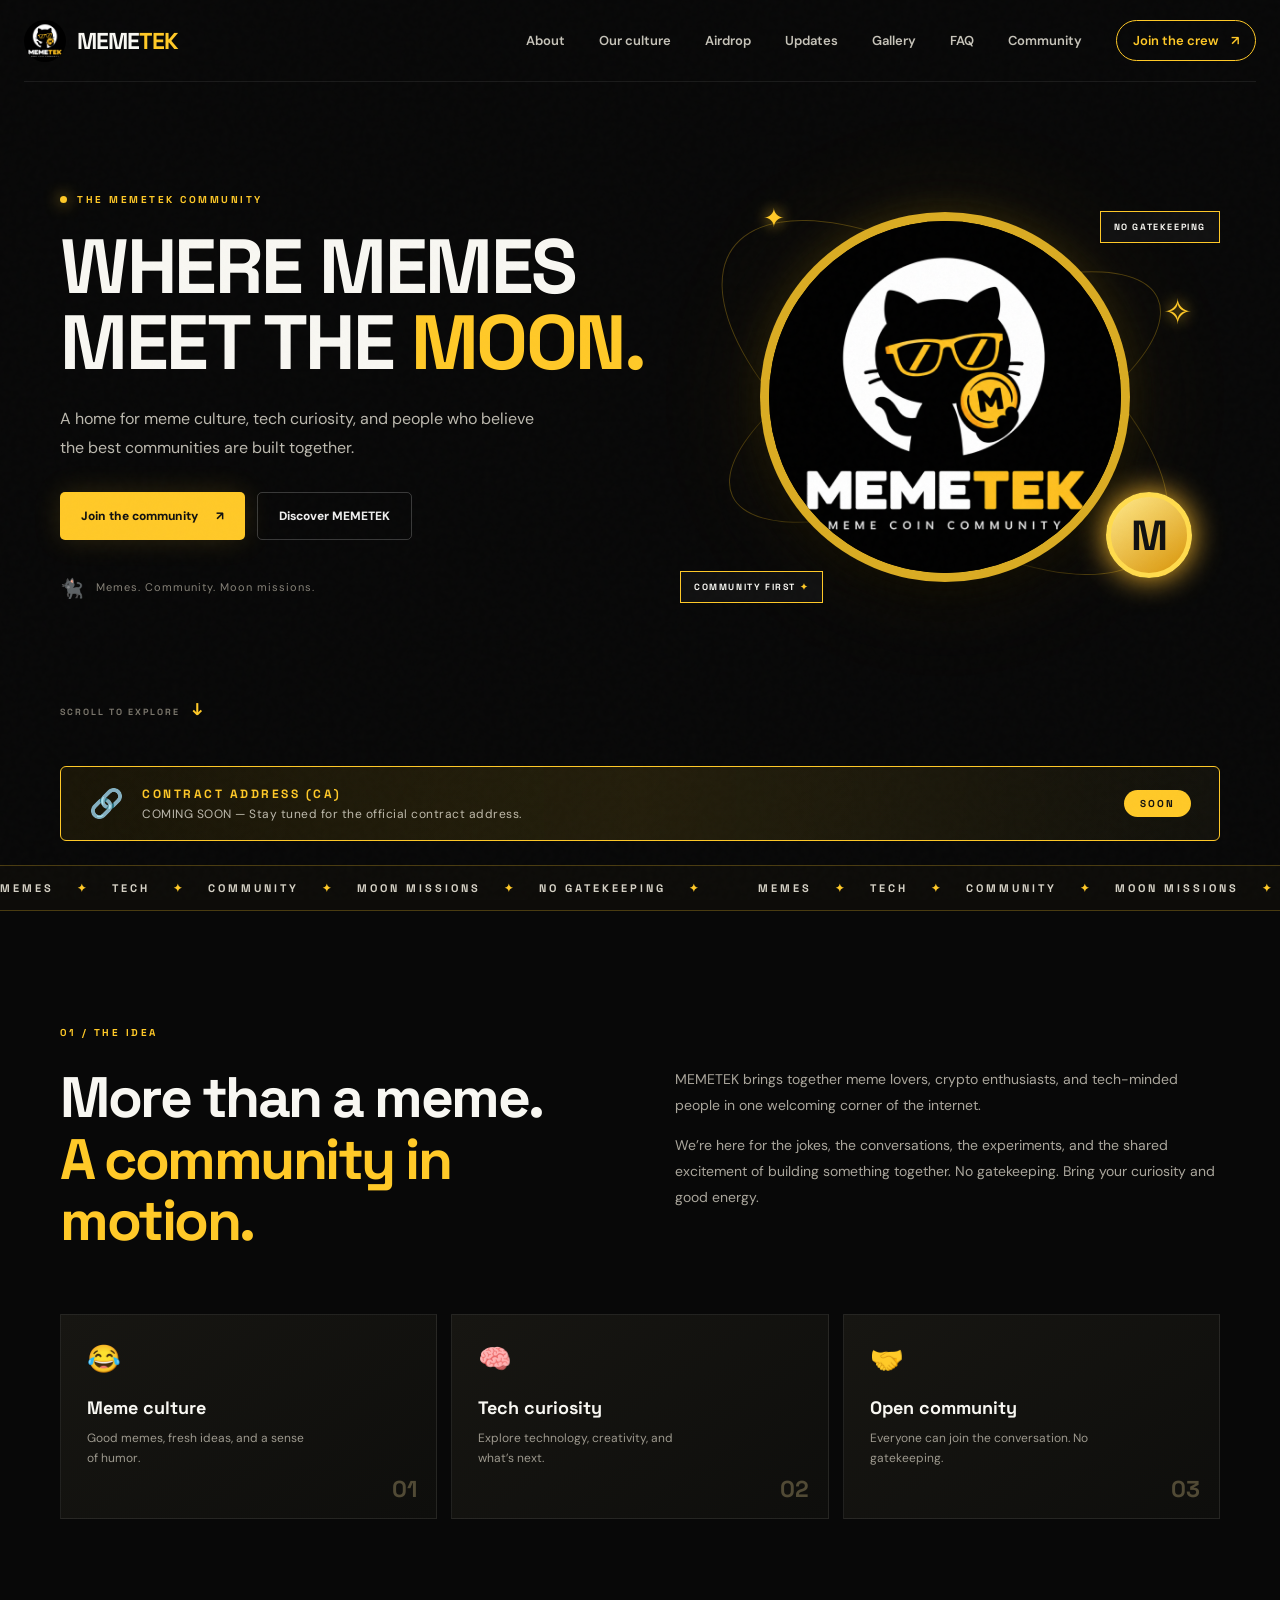
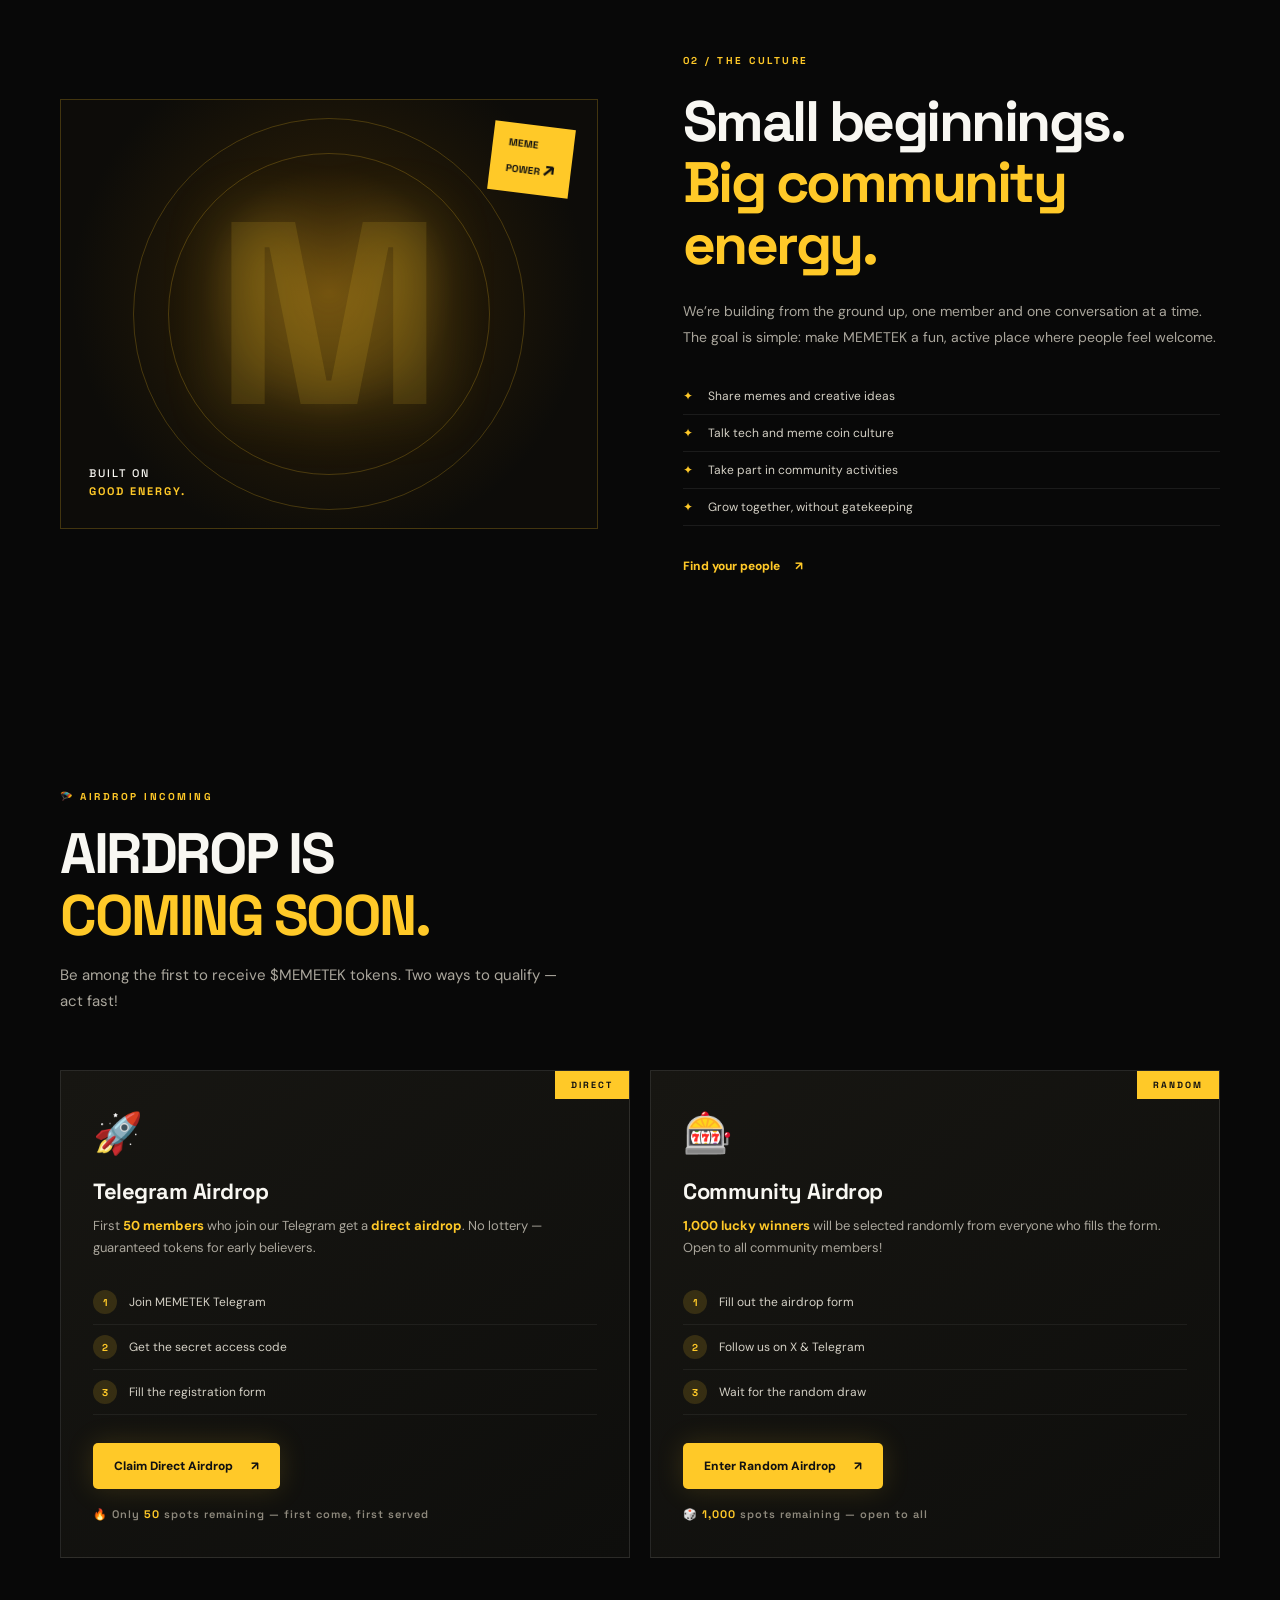
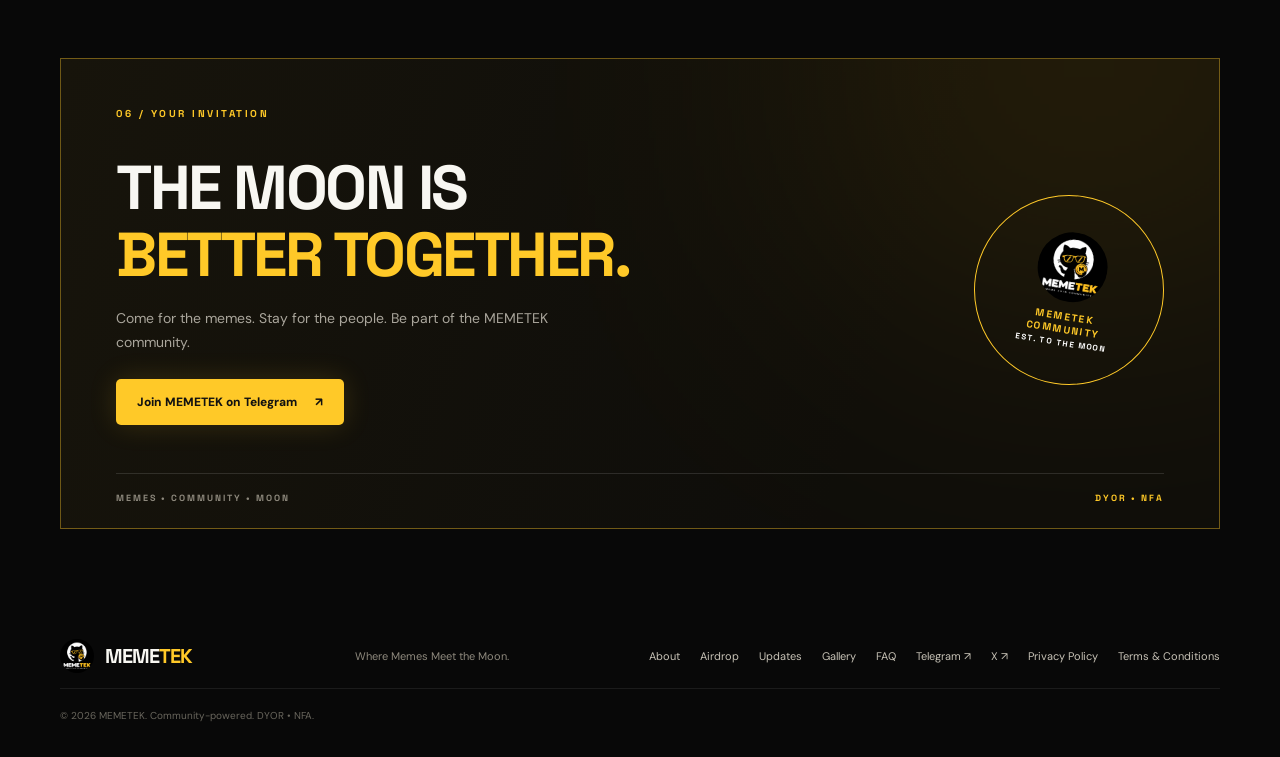
==== commit dfb2c432: "Add dedicated pages for FAQ, Updates, and Gallery; launch Meme Contest; clean test entries" ====
--- a/index.html
+++ b/index.html
@@ -23,9 +23,9 @@
       <a href="#about">About</a>
       <a href="#culture">Our culture</a>
       <a href="#airdrop">Airdrop</a>
-      <a href="#announcements">Updates</a>
-      <a href="#gallery">Gallery</a>
-      <a href="#faq">FAQ</a>
+      <a href="updates.html">Updates</a>
+      <a href="gallery.html">Gallery</a>
+      <a href="faq.html">FAQ</a>
       <a href="#community">Community</a>
       <a class="nav-cta" href="#community">Join the crew <span>↗</span></a>
     </nav>
@@ -148,560 +148,6 @@
       </div>
     </section>
 
-    <!-- 03 / Announcements & Milestones -->
-    <section class="announcements section-wrap" id="announcements">
-      <div class="section-kicker">03 / PROJECT PULSE</div>
-      <div class="announcements-header">
-        <div>
-          <h2>OFFICIAL UPDATES &amp;<br><em>PROJECT MILESTONES.</em></h2>
-        </div>
-        <p class="announcements-lead">Direct dispatches from mission control. Follow core roadmap deliveries, smart contract progress, and launch phases.</p>
-      </div>
-
-      <!-- Filter Controls -->
-      <div class="filter-bar announcements-filter-bar">
-        <button class="filter-btn active" data-filter="all">All Updates <span class="filter-count">6</span></button>
-        <button class="filter-btn" data-filter="airdrop">Airdrop <span class="filter-count">2</span></button>
-        <button class="filter-btn" data-filter="milestone">Milestones <span class="filter-count">3</span></button>
-        <button class="filter-btn" data-filter="ecosystem">Ecosystem <span class="filter-count">1</span></button>
-      </div>
-
-      <!-- Announcements Grid -->
-      <div class="announcements-grid" id="announcementsGrid">
-        <!-- Item 1 -->
-        <article class="announcement-card" data-category="airdrop">
-          <div class="announcement-top">
-            <span class="announcement-badge badge-live"><span class="pulse-dot"></span> LIVE NOW</span>
-            <span class="announcement-date">NOV 2026</span>
-          </div>
-          <div class="announcement-cat-tag">🚀 DIRECT AIRDROP</div>
-          <h3>Telegram Direct Airdrop is Live</h3>
-          <p>Registration for the exclusive 50-spot direct airdrop is currently open. First 50 Telegram members who retrieve the secret code receive guaranteed $MEMETEK tokens.</p>
-          <div class="announcement-footer">
-            <span class="announcement-status">Allocation: 50 Guaranteed</span>
-            <a href="airdrop-telegram.html" class="announcement-link">Claim Spot <span>↗</span></a>
-          </div>
-        </article>
-
-        <!-- Item 2 -->
-        <article class="announcement-card" data-category="airdrop">
-          <div class="announcement-top">
-            <span class="announcement-badge badge-live"><span class="pulse-dot"></span> OPEN TO ALL</span>
-            <span class="announcement-date">NOV 2026</span>
-          </div>
-          <div class="announcement-cat-tag">🎰 COMMUNITY AIRDROP</div>
-          <h3>1,000 Spot Community Lottery Open</h3>
-          <p>Public registrations are open for the 1,000 winner community lottery draw. Submit your Solana address and complete community tasks to qualify for the genesis pool.</p>
-          <div class="announcement-footer">
-            <span class="announcement-status">Allocation: 1,000 Winners</span>
-            <a href="airdrop-random.html" class="announcement-link">Enter Lottery <span>↗</span></a>
-          </div>
-        </article>
-
-        <!-- Item 3 -->
-        <article class="announcement-card" data-category="milestone">
-          <div class="announcement-top">
-            <span class="announcement-badge badge-progress">⚡ IN PROGRESS</span>
-            <span class="announcement-date">PHASE 1</span>
-          </div>
-          <div class="announcement-cat-tag">🔗 CONTRACT DEPLOYMENT</div>
-          <h3>Solana Contract Audit &amp; CA Preparation</h3>
-          <p>Smart contract verification on Solana devnet is in progress. Mint authority revocation and freeze authority disabling scripts are being audited. CA release will occur simultaneously on site and Telegram.</p>
-          <div class="announcement-footer">
-            <span class="announcement-status">Network: Solana Mainnet</span>
-            <a href="#ca" class="announcement-link">Check CA Status <span>↓</span></a>
-          </div>
-        </article>
-
-        <!-- Item 4 -->
-        <article class="announcement-card" data-category="ecosystem">
-          <div class="announcement-top">
-            <span class="announcement-badge badge-completed">✦ UNLOCKED</span>
-            <span class="announcement-date">NOV 2026</span>
-          </div>
-          <div class="announcement-cat-tag">🎨 CREATIVE VAULT</div>
-          <h3>Community Gallery &amp; Meme Forge Launched</h3>
-          <p>The official MEMETEK Community Gallery is live! Community creators can now submit original memes, stickers, and digital art to be permanently featured on the website.</p>
-          <div class="announcement-footer">
-            <span class="announcement-status">Submissions: Open</span>
-            <a href="#gallery" class="announcement-link">Browse Gallery <span>↓</span></a>
-          </div>
-        </article>
-
-        <!-- Item 5 -->
-        <article class="announcement-card" data-category="milestone">
-          <div class="announcement-top">
-            <span class="announcement-badge badge-upcoming">🔒 UPCOMING</span>
-            <span class="announcement-date">PHASE 2</span>
-          </div>
-          <div class="announcement-cat-tag">💧 LIQUIDITY LAUNCH</div>
-          <h3>Raydium DEX Listing &amp; 100% LP Burn</h3>
-          <p>Official liquidity pool will be seeded on Raydium with 100% LP tokens permanently burned at launch. Proof transaction signatures will be published publicly for full transparency.</p>
-          <div class="announcement-footer">
-            <span class="announcement-status">Safety: 100% Burned</span>
-            <a href="https://t.me/+xaxYFid1vyxkZDk9" target="_blank" rel="noopener noreferrer" class="announcement-link">Get Notified <span>↗</span></a>
-          </div>
-        </article>
-
-        <!-- Item 6 -->
-        <article class="announcement-card" data-category="milestone">
-          <div class="announcement-top">
-            <span class="announcement-badge badge-upcoming">🔒 UPCOMING</span>
-            <span class="announcement-date">PHASE 2</span>
-          </div>
-          <div class="announcement-cat-tag">📊 PRICE TRACKING</div>
-          <h3>CoinGecko &amp; CoinMarketCap Fast-Track</h3>
-          <p>Documentation and compliance packages ready for expedited indexation on CoinGecko, CoinMarketCap, DexScreener, and Birdeye immediately after liquidity pool deployment.</p>
-          <div class="announcement-footer">
-            <span class="announcement-status">Status: Pre-filed</span>
-            <a href="https://t.me/+xaxYFid1vyxkZDk9" target="_blank" rel="noopener noreferrer" class="announcement-link">Telegram Alerts <span>↗</span></a>
-          </div>
-        </article>
-      </div>
-
-      <!-- Telegram Dispatch Callout -->
-      <div class="announcements-banner">
-        <div class="banner-icon">🔔</div>
-        <div class="banner-content">
-          <h4>WANT REAL-TIME ALPHA &amp; ANNOUNCEMENTS?</h4>
-          <p>All critical updates, contract addresses, and snapshot deadlines hit our official Telegram first.</p>
-        </div>
-        <a class="button button-primary banner-btn" href="https://t.me/+xaxYFid1vyxkZDk9" target="_blank" rel="noopener noreferrer">Join Announcement Desk <span>↗</span></a>
-      </div>
-    </section>
-
-    <!-- 04 / Community Gallery -->
-    <section class="gallery section-wrap" id="gallery">
-      <div class="section-kicker">04 / CREATIVE VAULT</div>
-      <div class="gallery-header">
-        <div>
-          <h2>COMMUNITY<br><em>MEME GALLERY.</em></h2>
-        </div>
-        <p class="gallery-lead">The finest memes, stickers, and digital artwork submitted by our community. Handcrafted by degens, curators, and moon mission believers.</p>
-      </div>
-
-      <!-- Gallery Filter Bar -->
-      <div class="filter-bar gallery-filter-bar">
-        <button class="filter-btn active" data-gallery-filter="all">All Artworks <span class="filter-count">8</span></button>
-        <button class="filter-btn" data-gallery-filter="memes">Memes <span class="filter-count">4</span></button>
-        <button class="filter-btn" data-gallery-filter="art">Original Art <span class="filter-count">3</span></button>
-        <button class="filter-btn" data-gallery-filter="stickers">Stickers <span class="filter-count">1</span></button>
-      </div>
-
-      <!-- Gallery Grid -->
-      <div class="gallery-grid" id="galleryGrid">
-        <!-- Item 1 -->
-        <article class="gallery-card" data-category="memes" data-id="gallery-1">
-          <div class="gallery-media" tabindex="0" role="button" aria-label="View One Small Step for Meme-Kind artwork">
-            <span class="gallery-card-badge">✦ FEATURED</span>
-            <img src="assets/gallery/gallery-1.svg" alt="Cat astronaut planting MEMETEK flag on the moon" loading="lazy">
-            <div class="gallery-zoom-hint"><span>🔍 Click to expand</span></div>
-          </div>
-          <div class="gallery-info">
-            <div class="gallery-tags">
-              <span class="tag">#ToTheMoon</span>
-              <span class="tag">#Solana</span>
-            </div>
-            <h3>One Small Step for Meme-Kind</h3>
-            <p>One small step for a cat, one giant leap for decentralized meme culture.</p>
-            <div class="gallery-footer">
-              <div class="creator-badge">
-                <span class="creator-avatar">👨‍🚀</span>
-                <span class="creator-name">@sol_catronaut</span>
-              </div>
-              <button class="like-btn" data-item-id="gallery-1" aria-label="Like artwork">
-                <span class="like-icon">♥</span>
-                <span class="like-count">342</span>
-              </button>
-            </div>
-          </div>
-        </article>
-
-        <!-- Item 2 -->
-        <article class="gallery-card" data-category="art" data-id="gallery-2">
-          <div class="gallery-media" tabindex="0" role="button" aria-label="View Diamond Paws 2026 artwork">
-            <span class="gallery-card-badge">💎 LEGENDARY</span>
-            <img src="assets/gallery/gallery-2.svg" alt="Cyberpunk neon cat with diamond paws and laser eyes" loading="lazy">
-            <div class="gallery-zoom-hint"><span>🔍 Click to expand</span></div>
-          </div>
-          <div class="gallery-info">
-            <div class="gallery-tags">
-              <span class="tag">#DiamondPaws</span>
-              <span class="tag">#CyberCat</span>
-            </div>
-            <h3>Diamond Paws 2026</h3>
-            <p>Cybernetic laser vision unlocked. Selling was never programmed into the smart contract.</p>
-            <div class="gallery-footer">
-              <div class="creator-badge">
-                <span class="creator-avatar">⚡</span>
-                <span class="creator-name">@laser_paws</span>
-              </div>
-              <button class="like-btn" data-item-id="gallery-2" aria-label="Like artwork">
-                <span class="like-icon">♥</span>
-                <span class="like-count">518</span>
-              </button>
-            </div>
-          </div>
-        </article>
-
-        <!-- Item 3 -->
-        <article class="gallery-card" data-category="memes" data-id="gallery-3">
-          <div class="gallery-media" tabindex="0" role="button" aria-label="View The Holy God Candle artwork">
-            <span class="gallery-card-badge">🚀 VIRAL</span>
-            <img src="assets/gallery/gallery-3.svg" alt="Giant green candlestick rocket blasting to the moon" loading="lazy">
-            <div class="gallery-zoom-hint"><span>🔍 Click to expand</span></div>
-          </div>
-          <div class="gallery-info">
-            <div class="gallery-tags">
-              <span class="tag">#GodCandle</span>
-              <span class="tag">#BullMarket</span>
-            </div>
-            <h3>The Holy God Candle</h3>
-            <p>Technical analysis at its finest: green candles piercing straight through the stratosphere.</p>
-            <div class="gallery-footer">
-              <div class="creator-badge">
-                <span class="creator-avatar">🧙</span>
-                <span class="creator-name">@chart_wizard</span>
-              </div>
-              <button class="like-btn" data-item-id="gallery-3" aria-label="Like artwork">
-                <span class="like-icon">♥</span>
-                <span class="like-count">429</span>
-              </button>
-            </div>
-          </div>
-        </article>
-
-        <!-- Item 4 -->
-        <article class="gallery-card" data-category="art" data-id="gallery-4">
-          <div class="gallery-media" tabindex="0" role="button" aria-label="View Let The Devs Cook artwork">
-            <span class="gallery-card-badge">👨‍🍳 STAFF PICK</span>
-            <img src="assets/gallery/gallery-4.svg" alt="Cat chef stirring a boiling cauldron of code and meme coins" loading="lazy">
-            <div class="gallery-zoom-hint"><span>🔍 Click to expand</span></div>
-          </div>
-          <div class="gallery-info">
-            <div class="gallery-tags">
-              <span class="tag">#DevsCooking</span>
-              <span class="tag">#SolanaTech</span>
-            </div>
-            <h3>Let The Devs Cook</h3>
-            <p>Simmering pure open-source code with secret community seasonings in the cosmic cauldron.</p>
-            <div class="gallery-footer">
-              <div class="creator-badge">
-                <span class="creator-avatar">🍲</span>
-                <span class="creator-name">@crypto_chef</span>
-              </div>
-              <button class="like-btn" data-item-id="gallery-4" aria-label="Like artwork">
-                <span class="like-icon">♥</span>
-                <span class="like-count">286</span>
-              </button>
-            </div>
-          </div>
-        </article>
-
-        <!-- Item 5 -->
-        <article class="gallery-card" data-category="memes" data-id="gallery-5">
-          <div class="gallery-media" tabindex="0" role="button" aria-label="View Hyperspeed Solana Cat artwork">
-            <span class="gallery-card-badge">⚡ SPEED</span>
-            <img src="assets/gallery/gallery-5.svg" alt="Cat surfing a light beam across Solana network" loading="lazy">
-            <div class="gallery-zoom-hint"><span>🔍 Click to expand</span></div>
-          </div>
-          <div class="gallery-info">
-            <div class="gallery-tags">
-              <span class="tag">#SolanaSpeed</span>
-              <span class="tag">#Hyperspeed</span>
-            </div>
-            <h3>Hyperspeed Solana Cat</h3>
-            <p>400ms finality meets unstoppable viral energy. Leaving gas fees in the dust.</p>
-            <div class="gallery-footer">
-              <div class="creator-badge">
-                <span class="creator-avatar">🏄</span>
-                <span class="creator-name">@speedy_whiskers</span>
-              </div>
-              <button class="like-btn" data-item-id="gallery-5" aria-label="Like artwork">
-                <span class="like-icon">♥</span>
-                <span class="like-count">377</span>
-              </button>
-            </div>
-          </div>
-        </article>
-
-        <!-- Item 6 -->
-        <article class="gallery-card" data-category="stickers" data-id="gallery-6">
-          <div class="gallery-media" tabindex="0" role="button" aria-label="View Official Sticker Pack artwork">
-            <span class="gallery-card-badge">✨ PACK</span>
-            <img src="assets/gallery/gallery-6.svg" alt="MEMETEK sticker pack featuring HODL, Moon, and GM" loading="lazy">
-            <div class="gallery-zoom-hint"><span>🔍 Click to expand</span></div>
-          </div>
-          <div class="gallery-info">
-            <div class="gallery-tags">
-              <span class="tag">#StickerPack</span>
-              <span class="tag">#Telegram</span>
-            </div>
-            <h3>MEMETEK Sticker Vault</h3>
-            <p>Official die-cut sticker badges designed for Telegram group chats and Discord raids.</p>
-            <div class="gallery-footer">
-              <div class="creator-badge">
-                <span class="creator-avatar">🎨</span>
-                <span class="creator-name">@sticker_degen</span>
-              </div>
-              <button class="like-btn" data-item-id="gallery-6" aria-label="Like artwork">
-                <span class="like-icon">♥</span>
-                <span class="like-count">312</span>
-              </button>
-            </div>
-          </div>
-        </article>
-
-        <!-- Item 7 -->
-        <article class="gallery-card" data-category="memes" data-id="gallery-7">
-          <div class="gallery-media" tabindex="0" role="button" aria-label="View 3 AM Terminal Trader artwork">
-            <span class="gallery-card-badge">☕ 3 AM CLUB</span>
-            <img src="assets/gallery/gallery-7.svg" alt="Cat in gaming chair staring at crypto terminal screens" loading="lazy">
-            <div class="gallery-zoom-hint"><span>🔍 Click to expand</span></div>
-          </div>
-          <div class="gallery-info">
-            <div class="gallery-tags">
-              <span class="tag">#DegenHours</span>
-              <span class="tag">#NoSleep</span>
-            </div>
-            <h3>The 3 AM Terminal Trader</h3>
-            <p>Sleep is temporary. The green candles and Telegram banter are forever.</p>
-            <div class="gallery-footer">
-              <div class="creator-badge">
-                <span class="creator-avatar">🎧</span>
-                <span class="creator-name">@night_owl_degen</span>
-              </div>
-              <button class="like-btn" data-item-id="gallery-7" aria-label="Like artwork">
-                <span class="like-icon">♥</span>
-                <span class="like-count">464</span>
-              </button>
-            </div>
-          </div>
-        </article>
-
-        <!-- Item 8 -->
-        <article class="gallery-card" data-category="art" data-id="gallery-8">
-          <div class="gallery-media" tabindex="0" role="button" aria-label="View The Golden Genesis Cat artwork">
-            <span class="gallery-card-badge">👑 GENESIS</span>
-            <img src="assets/gallery/gallery-8.svg" alt="Sacred golden portrait of the MEMETEK cat mascot" loading="lazy">
-            <div class="gallery-zoom-hint"><span>🔍 Click to expand</span></div>
-          </div>
-          <div class="gallery-info">
-            <div class="gallery-tags">
-              <span class="tag">#Genesis</span>
-              <span class="tag">#Artwork</span>
-            </div>
-            <h3>The Golden Genesis Cat</h3>
-            <p>Ornate commemorative vector piece celebrating the founding believers of the $MEMETEK ecosystem.</p>
-            <div class="gallery-footer">
-              <div class="creator-badge">
-                <span class="creator-avatar">👑</span>
-                <span class="creator-name">@pixel_queen</span>
-              </div>
-              <button class="like-btn" data-item-id="gallery-8" aria-label="Like artwork">
-                <span class="like-icon">♥</span>
-                <span class="like-count">590</span>
-              </button>
-            </div>
-          </div>
-        </article>
-      </div>
-
-      <!-- Submit Artwork Callout -->
-      <div class="gallery-cta-box">
-        <div class="cta-art-visual">🎨</div>
-        <div class="cta-art-copy">
-          <h3>SUBMIT YOUR MEMES &amp; ARTWORK</h3>
-          <p>Drop your creations into our official Telegram channel <strong>#meme-forge</strong>. Selected community works get featured right here on the website and earn exclusive community badges!</p>
-        </div>
-        <a class="button button-primary" href="https://t.me/+xaxYFid1vyxkZDk9" target="_blank" rel="noopener noreferrer">Submit Your Art <span>↗</span></a>
-      </div>
-    </section>
-
-    <!-- Lightbox Modal for Gallery Artworks -->
-    <div class="modal-overlay gallery-lightbox" id="galleryLightbox" style="display:none;" role="dialog" aria-modal="true" aria-label="Artwork detail view">
-      <div class="lightbox-container">
-        <button class="lightbox-close" id="lightboxClose" aria-label="Close artwork view">✕</button>
-        <div class="lightbox-image-wrap">
-          <img id="lightboxImg" src="" alt="Enlarged community artwork">
-        </div>
-        <div class="lightbox-details">
-          <div class="lightbox-meta">
-            <span class="lightbox-badge" id="lightboxBadge">✦ FEATURED</span>
-            <span class="lightbox-creator" id="lightboxCreator">@creator</span>
-          </div>
-          <h2 id="lightboxTitle">Artwork Title</h2>
-          <p id="lightboxCaption">Artwork caption description here.</p>
-          <div class="lightbox-actions">
-            <button class="button button-primary" id="lightboxLikeBtn">
-              <span>♥</span> Like This Piece (<span id="lightboxLikeCount">0</span>)
-            </button>
-            <a class="button button-ghost" id="lightboxShareBtn" href="#" target="_blank" rel="noopener noreferrer">
-              Share on X ↗
-            </a>
-          </div>
-        </div>
-      </div>
-    </div>
-
-    <!-- 05 / FAQ (Frequently Asked Questions) -->
-    <section class="faq section-wrap" id="faq">
-      <div class="section-kicker">05 / KNOWLEDGE BASE</div>
-      <div class="faq-header">
-        <div>
-          <h2>FREQUENTLY ASKED<br><em>QUESTIONS.</em></h2>
-        </div>
-        <p class="faq-lead">Clear answers to the most common questions regarding MEMETEK, token distribution, airdrop eligibility, and community safety.</p>
-      </div>
-
-      <!-- Category Filter Pills -->
-      <div class="filter-bar faq-filter-bar">
-        <button class="filter-btn active" data-faq-filter="all">All Questions <span class="filter-count">8</span></button>
-        <button class="filter-btn" data-faq-filter="general">General <span class="filter-count">3</span></button>
-        <button class="filter-btn" data-faq-filter="airdrop">Airdrop <span class="filter-count">2</span></button>
-        <button class="filter-btn" data-faq-filter="token">Token &amp; CA <span class="filter-count">2</span></button>
-        <button class="filter-btn" data-faq-filter="security">Security <span class="filter-count">1</span></button>
-      </div>
-
-      <!-- FAQ Accordion -->
-      <div class="faq-accordion" id="faqAccordion">
-        <!-- Item 1 -->
-        <div class="faq-item" data-category="general">
-          <button class="faq-question" aria-expanded="false" aria-controls="faq-ans-1" id="faq-q-1">
-            <span class="faq-q-tag">GENERAL</span>
-            <span class="faq-q-text">What is MEMETEK ($MEMETEK) and what is its mission?</span>
-            <span class="faq-icon" aria-hidden="true">+</span>
-          </button>
-          <div class="faq-answer" id="faq-ans-1" role="region" aria-labelledby="faq-q-1">
-            <div class="faq-answer-inner">
-              <p>MEMETEK is a decentralized, community-first meme coin and creative collective where viral humor meets blockchain innovation. Built on Solana, our mission is to provide an open, transparent, and gatekeeping-free space for crypto lovers, meme creators, and tech enthusiasts to collaborate, experiment, and have fun together.</p>
-              <p>We emphasize organic community culture over corporate agendas, proving that the strongest projects are powered by active, engaged communities.</p>
-            </div>
-          </div>
-        </div>
-
-        <!-- Item 2 -->
-        <div class="faq-item" data-category="airdrop">
-          <button class="faq-question" aria-expanded="false" aria-controls="faq-ans-2" id="faq-q-2">
-            <span class="faq-q-tag">AIRDROP</span>
-            <span class="faq-q-text">How do I qualify for the MEMETEK Airdrop?</span>
-            <span class="faq-icon" aria-hidden="true">+</span>
-          </button>
-          <div class="faq-answer" id="faq-ans-2" role="region" aria-labelledby="faq-q-2">
-            <div class="faq-answer-inner">
-              <p>We offer two distinct pathways to participate in the genesis airdrop:</p>
-              <ul>
-                <li><strong>Direct Telegram Airdrop (50 Spots):</strong> Reserved for the first 50 community members who join our official Telegram group, retrieve the secret access code, and submit their Solana wallet address on the <a href="airdrop-telegram.html" class="form-link">Telegram Airdrop Page</a>. This is a guaranteed 100% distribution.</li>
-                <li><strong>Community Random Airdrop (1,000 Winners):</strong> Open to everyone. Fill out your details on the <a href="airdrop-random.html" class="form-link">Community Airdrop Page</a>, follow our official channels, and enter the verifiable random drawing.</li>
-              </ul>
-            </div>
-          </div>
-        </div>
-
-        <!-- Item 3 -->
-        <div class="faq-item" data-category="token">
-          <button class="faq-question" aria-expanded="false" aria-controls="faq-ans-3" id="faq-q-3">
-            <span class="faq-q-tag">TOKEN &amp; CA</span>
-            <span class="faq-q-text">Which blockchain does MEMETEK use and what wallet is needed?</span>
-            <span class="faq-icon" aria-hidden="true">+</span>
-          </button>
-          <div class="faq-answer" id="faq-ans-3" role="region" aria-labelledby="faq-q-3">
-            <div class="faq-answer-inner">
-              <p>MEMETEK is built natively on the <strong>Solana</strong> blockchain. We chose Solana for its 400ms finality, industry-leading throughput, and sub-cent transaction costs, making high-frequency meme coin trading accessible to everyone without punitive gas fees.</p>
-              <p>You can use any self-custodial Solana wallet including <strong>Phantom</strong>, <strong>Solflare</strong>, or <strong>Backpack</strong>. Always ensure you control your private keys.</p>
-            </div>
-          </div>
-        </div>
-
-        <!-- Item 4 -->
-        <div class="faq-item" data-category="token">
-          <button class="faq-question" aria-expanded="false" aria-controls="faq-ans-4" id="faq-q-4">
-            <span class="faq-q-tag">TOKEN &amp; CA</span>
-            <span class="faq-q-text">Where and when will the official Contract Address (CA) be revealed?</span>
-            <span class="faq-icon" aria-hidden="true">+</span>
-          </button>
-          <div class="faq-answer" id="faq-ans-4" role="region" aria-labelledby="faq-q-4">
-            <div class="faq-answer-inner">
-              <p>The official contract address is marked as <strong>COMING SOON</strong> in our top contract banner. When deployed, the verified CA will be posted strictly on our official website (<a href="#ca" class="form-link">memetek.site</a>) and pinned on our official Telegram announcement channel.</p>
-              <p><strong>Crucial reminder:</strong> Never purchase tokens from unverified contracts sent in private DMs or posted by imitation social accounts.</p>
-            </div>
-          </div>
-        </div>
-
-        <!-- Item 5 -->
-        <div class="faq-item" data-category="general">
-          <button class="faq-question" aria-expanded="false" aria-controls="faq-ans-5" id="faq-q-5">
-            <span class="faq-q-tag">GENERAL</span>
-            <span class="faq-q-text">Is there a presale, venture capital, or private seed round?</span>
-            <span class="faq-icon" aria-hidden="true">+</span>
-          </button>
-          <div class="faq-answer" id="faq-ans-5" role="region" aria-labelledby="faq-q-5">
-            <div class="faq-answer-inner">
-              <p><strong>No.</strong> MEMETEK has zero private allocations, zero seed rounds, and zero VC investors. We adhere strictly to fair-launch principles where community members participate on equal footing through public airdrops and open DEX liquidity pools.</p>
-            </div>
-          </div>
-        </div>
-
-        <!-- Item 6 -->
-        <div class="faq-item" data-category="general">
-          <button class="faq-question" aria-expanded="false" aria-controls="faq-ans-6" id="faq-q-6">
-            <span class="faq-q-tag">GENERAL</span>
-            <span class="faq-q-text">How can I submit my memes or artwork to the Community Gallery?</span>
-            <span class="faq-icon" aria-hidden="true">+</span>
-          </button>
-          <div class="faq-answer" id="faq-ans-6" role="region" aria-labelledby="faq-q-6">
-            <div class="faq-answer-inner">
-              <p>We welcome all creative memes, digital illustrations, stickers, and animations from our community!</p>
-              <p>Simply join our <a href="https://t.me/+xaxYFid1vyxkZDk9" target="_blank" rel="noopener noreferrer" class="form-link">official Telegram</a> and post your works in the <strong>#meme-forge</strong> channel. Our moderation team and community members curate the top submissions each week for permanent inclusion on the official site with full creator credits.</p>
-            </div>
-          </div>
-        </div>
-
-        <!-- Item 7 -->
-        <div class="faq-item" data-category="security">
-          <button class="faq-question" aria-expanded="false" aria-controls="faq-ans-7" id="faq-q-7">
-            <span class="faq-q-tag">SECURITY</span>
-            <span class="faq-q-text">How do I protect myself from scams and fake admins?</span>
-            <span class="faq-icon" aria-hidden="true">+</span>
-          </button>
-          <div class="faq-answer" id="faq-ans-7" role="region" aria-labelledby="faq-q-7">
-            <div class="faq-answer-inner">
-              <p>In crypto, your security is paramount. Always uphold these Golden Rules:</p>
-              <ul>
-                <li>MEMETEK team members and moderators will <strong>NEVER</strong> direct message you first asking for funds, wallet validation, or personal info.</li>
-                <li><strong>NEVER</strong> share your 12- or 24-word secret recovery phrase or private keys with anyone.</li>
-                <li>Bookmark this website and only use links from official channels.</li>
-              </ul>
-            </div>
-          </div>
-        </div>
-
-        <!-- Item 8 -->
-        <div class="faq-item" data-category="token">
-          <button class="faq-question" aria-expanded="false" aria-controls="faq-ans-8" id="faq-q-8">
-            <span class="faq-q-tag">TOKEN &amp; CA</span>
-            <span class="faq-q-text">When will trading go live on Raydium or Jupiter?</span>
-            <span class="faq-icon" aria-hidden="true">+</span>
-          </button>
-          <div class="faq-answer" id="faq-ans-8" role="region" aria-labelledby="faq-q-8">
-            <div class="faq-answer-inner">
-              <p>Public DEX trading will be initiated on Raydium and routed through Jupiter immediately following the conclusion of both airdrop campaigns. At liquidity injection, 100% of initial LP tokens will be burned permanently with the transaction hash verified publicly.</p>
-            </div>
-          </div>
-        </div>
-      </div>
-
-      <!-- FAQ Contact Help Box -->
-      <div class="faq-contact-card">
-        <div class="faq-contact-icon">💬</div>
-        <div class="faq-contact-info">
-          <h4>HAVE MORE QUESTIONS?</h4>
-          <p>Our global community and active moderators are ready to help in the Telegram channel around the clock.</p>
-        </div>
-        <a class="button button-primary" href="https://t.me/+xaxYFid1vyxkZDk9" target="_blank" rel="noopener noreferrer">Ask the Community <span>↗</span></a>
-      </div>
-    </section>
-
     <section class="community section-wrap" id="community">
       <div class="community-panel">
         <div class="community-glow"></div>
@@ -725,9 +171,9 @@
     <div class="footer-links">
       <a href="#about">About</a>
       <a href="#airdrop">Airdrop</a>
-      <a href="#announcements">Updates</a>
-      <a href="#gallery">Gallery</a>
-      <a href="#faq">FAQ</a>
+      <a href="updates.html">Updates</a>
+      <a href="gallery.html">Gallery</a>
+      <a href="faq.html">FAQ</a>
       <a href="https://t.me/+xaxYFid1vyxkZDk9" target="_blank" rel="noopener noreferrer">Telegram ↗</a>
       <a href="https://x.com/" target="_blank" rel="noopener noreferrer">X ↗</a>
       <a href="privacy.html">Privacy Policy</a>
--- a/style.css
+++ b/style.css
@@ -963,3 +963,248 @@
 }
 
 @media(prefers-reduced-motion:reduce){html{scroll-behavior:auto}.ticker-track{animation:none}.reveal{opacity:1;transform:none;transition:none}*{transition-duration:.01ms!important}}
+
+
+/* ══════════════════════════════════════════
+   MEME CONTEST BANNER
+   ══════════════════════════════════════════ */
+.contest-banner {
+  position: relative;
+  margin-bottom: 3rem;
+  border-radius: 20px;
+  overflow: hidden;
+  background: linear-gradient(135deg, #1a0a2e 0%, #0d1117 40%, #0a1628 100%);
+  border: 2px solid rgba(255, 200, 0, 0.35);
+  box-shadow: 0 0 40px rgba(255, 200, 0, 0.08), 0 0 80px rgba(255, 100, 0, 0.04);
+}
+
+.contest-banner-glow {
+  position: absolute;
+  top: -50%;
+  left: -30%;
+  width: 160%;
+  height: 200%;
+  background: radial-gradient(ellipse at 30% 20%, rgba(255, 200, 0, 0.07) 0%, transparent 60%),
+              radial-gradient(ellipse at 80% 80%, rgba(255, 80, 0, 0.05) 0%, transparent 50%);
+  pointer-events: none;
+  z-index: 0;
+}
+
+.contest-banner-inner {
+  position: relative;
+  z-index: 1;
+  padding: 2.5rem 2.5rem 2rem;
+}
+
+.contest-badge-row {
+  display: flex;
+  align-items: center;
+  gap: 0.75rem;
+  margin-bottom: 1.5rem;
+  flex-wrap: wrap;
+}
+
+.contest-live-badge {
+  display: inline-flex;
+  align-items: center;
+  gap: 0.5rem;
+  background: rgba(255, 50, 50, 0.15);
+  border: 1px solid rgba(255, 80, 80, 0.4);
+  color: #ff6b6b;
+  font-size: 0.7rem;
+  font-weight: 700;
+  letter-spacing: 0.12em;
+  text-transform: uppercase;
+  padding: 0.35rem 0.9rem;
+  border-radius: 100px;
+  font-family: 'Space Grotesk', sans-serif;
+}
+
+.contest-timer-badge {
+  display: inline-flex;
+  align-items: center;
+  gap: 0.4rem;
+  background: rgba(255, 200, 0, 0.1);
+  border: 1px solid rgba(255, 200, 0, 0.3);
+  color: #ffc800;
+  font-size: 0.7rem;
+  font-weight: 700;
+  letter-spacing: 0.08em;
+  text-transform: uppercase;
+  padding: 0.35rem 0.9rem;
+  border-radius: 100px;
+  font-family: 'Space Grotesk', sans-serif;
+}
+
+.contest-content {
+  text-align: center;
+  margin-bottom: 2rem;
+}
+
+.contest-icon {
+  font-size: 2.5rem;
+  margin-bottom: 0.75rem;
+  line-height: 1;
+}
+
+.contest-content h3 {
+  font-family: 'Space Grotesk', sans-serif;
+  font-size: clamp(1.3rem, 3.5vw, 1.8rem);
+  font-weight: 800;
+  letter-spacing: -0.02em;
+  color: #fff;
+  margin-bottom: 0.6rem;
+  text-transform: uppercase;
+  background: linear-gradient(135deg, #ffc800 0%, #ff8c00 50%, #ffc800 100%);
+  -webkit-background-clip: text;
+  -webkit-text-fill-color: transparent;
+  background-clip: text;
+}
+
+.contest-tagline {
+  color: rgba(255, 255, 255, 0.65);
+  font-size: 0.95rem;
+  line-height: 1.6;
+  max-width: 540px;
+  margin: 0 auto;
+}
+
+.contest-details {
+  display: grid;
+  grid-template-columns: repeat(3, 1fr);
+  gap: 1rem;
+  margin-bottom: 2rem;
+}
+
+.contest-detail-card {
+  display: flex;
+  align-items: center;
+  gap: 0.75rem;
+  background: rgba(255, 255, 255, 0.04);
+  border: 1px solid rgba(255, 255, 255, 0.08);
+  border-radius: 14px;
+  padding: 1rem 1.1rem;
+  transition: border-color 0.3s, background 0.3s;
+}
+
+.contest-detail-card:hover {
+  border-color: rgba(255, 200, 0, 0.25);
+  background: rgba(255, 200, 0, 0.04);
+}
+
+.contest-detail-icon {
+  font-size: 1.6rem;
+  flex-shrink: 0;
+  line-height: 1;
+}
+
+.contest-detail-text {
+  display: flex;
+  flex-direction: column;
+  gap: 0.15rem;
+}
+
+.contest-detail-text strong {
+  font-family: 'Space Grotesk', sans-serif;
+  font-size: 0.9rem;
+  font-weight: 700;
+  color: #ffc800;
+  letter-spacing: 0.02em;
+}
+
+.contest-detail-text span {
+  font-size: 0.75rem;
+  color: rgba(255, 255, 255, 0.45);
+  letter-spacing: 0.02em;
+}
+
+.contest-steps {
+  display: flex;
+  flex-direction: column;
+  gap: 0.6rem;
+  margin-bottom: 2rem;
+  max-width: 600px;
+  margin-left: auto;
+  margin-right: auto;
+}
+
+.contest-step {
+  display: flex;
+  align-items: center;
+  gap: 0.85rem;
+  font-size: 0.9rem;
+  color: rgba(255, 255, 255, 0.72);
+  line-height: 1.5;
+}
+
+.contest-step span {
+  flex-shrink: 0;
+  width: 28px;
+  height: 28px;
+  display: flex;
+  align-items: center;
+  justify-content: center;
+  background: rgba(255, 200, 0, 0.12);
+  border: 1px solid rgba(255, 200, 0, 0.3);
+  border-radius: 50%;
+  font-family: 'Space Grotesk', sans-serif;
+  font-weight: 700;
+  font-size: 0.75rem;
+  color: #ffc800;
+}
+
+.contest-step strong {
+  color: #ffc800;
+}
+
+.contest-cta {
+  text-align: center;
+}
+
+.contest-cta .button-primary {
+  font-size: 0.95rem;
+  padding: 0.85rem 2.2rem;
+  background: linear-gradient(135deg, #ffc800, #ff8c00);
+  color: #0d0d0d;
+  box-shadow: 0 4px 24px rgba(255, 200, 0, 0.25);
+}
+
+.contest-cta .button-primary:hover {
+  box-shadow: 0 6px 32px rgba(255, 200, 0, 0.4);
+  transform: translateY(-2px);
+}
+
+.contest-hashtags {
+  margin-top: 1rem;
+  font-size: 0.72rem;
+  color: rgba(255, 200, 0, 0.4);
+  letter-spacing: 0.06em;
+  font-family: 'Space Grotesk', sans-serif;
+}
+
+@media (max-width: 768px) {
+  .contest-banner-inner {
+    padding: 1.8rem 1.4rem 1.5rem;
+  }
+
+  .contest-details {
+    grid-template-columns: 1fr;
+    gap: 0.7rem;
+  }
+
+  .contest-icon {
+    font-size: 2rem;
+  }
+}
+
+@media (max-width: 480px) {
+  .contest-banner-inner {
+    padding: 1.4rem 1rem 1.2rem;
+  }
+
+  .contest-badge-row {
+    flex-direction: column;
+    align-items: flex-start;
+    gap: 0.5rem;
+  }
+}
